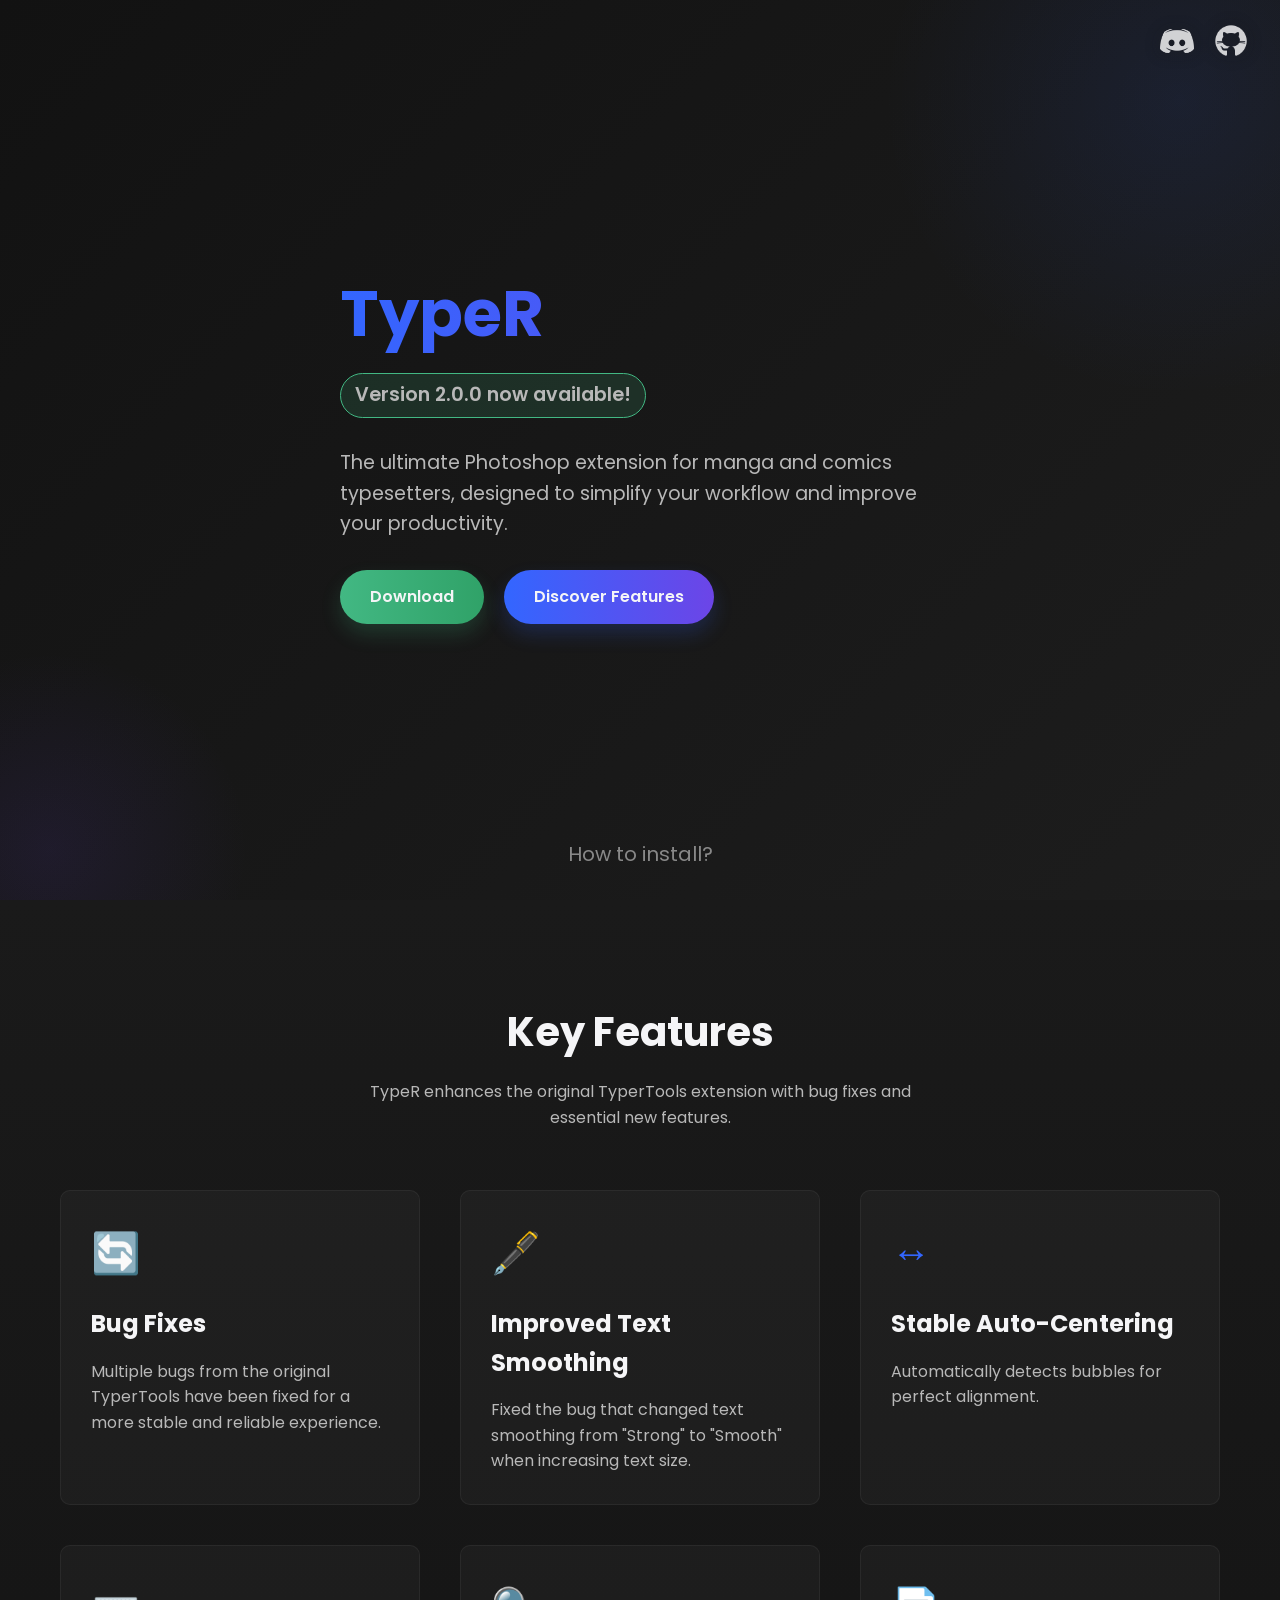
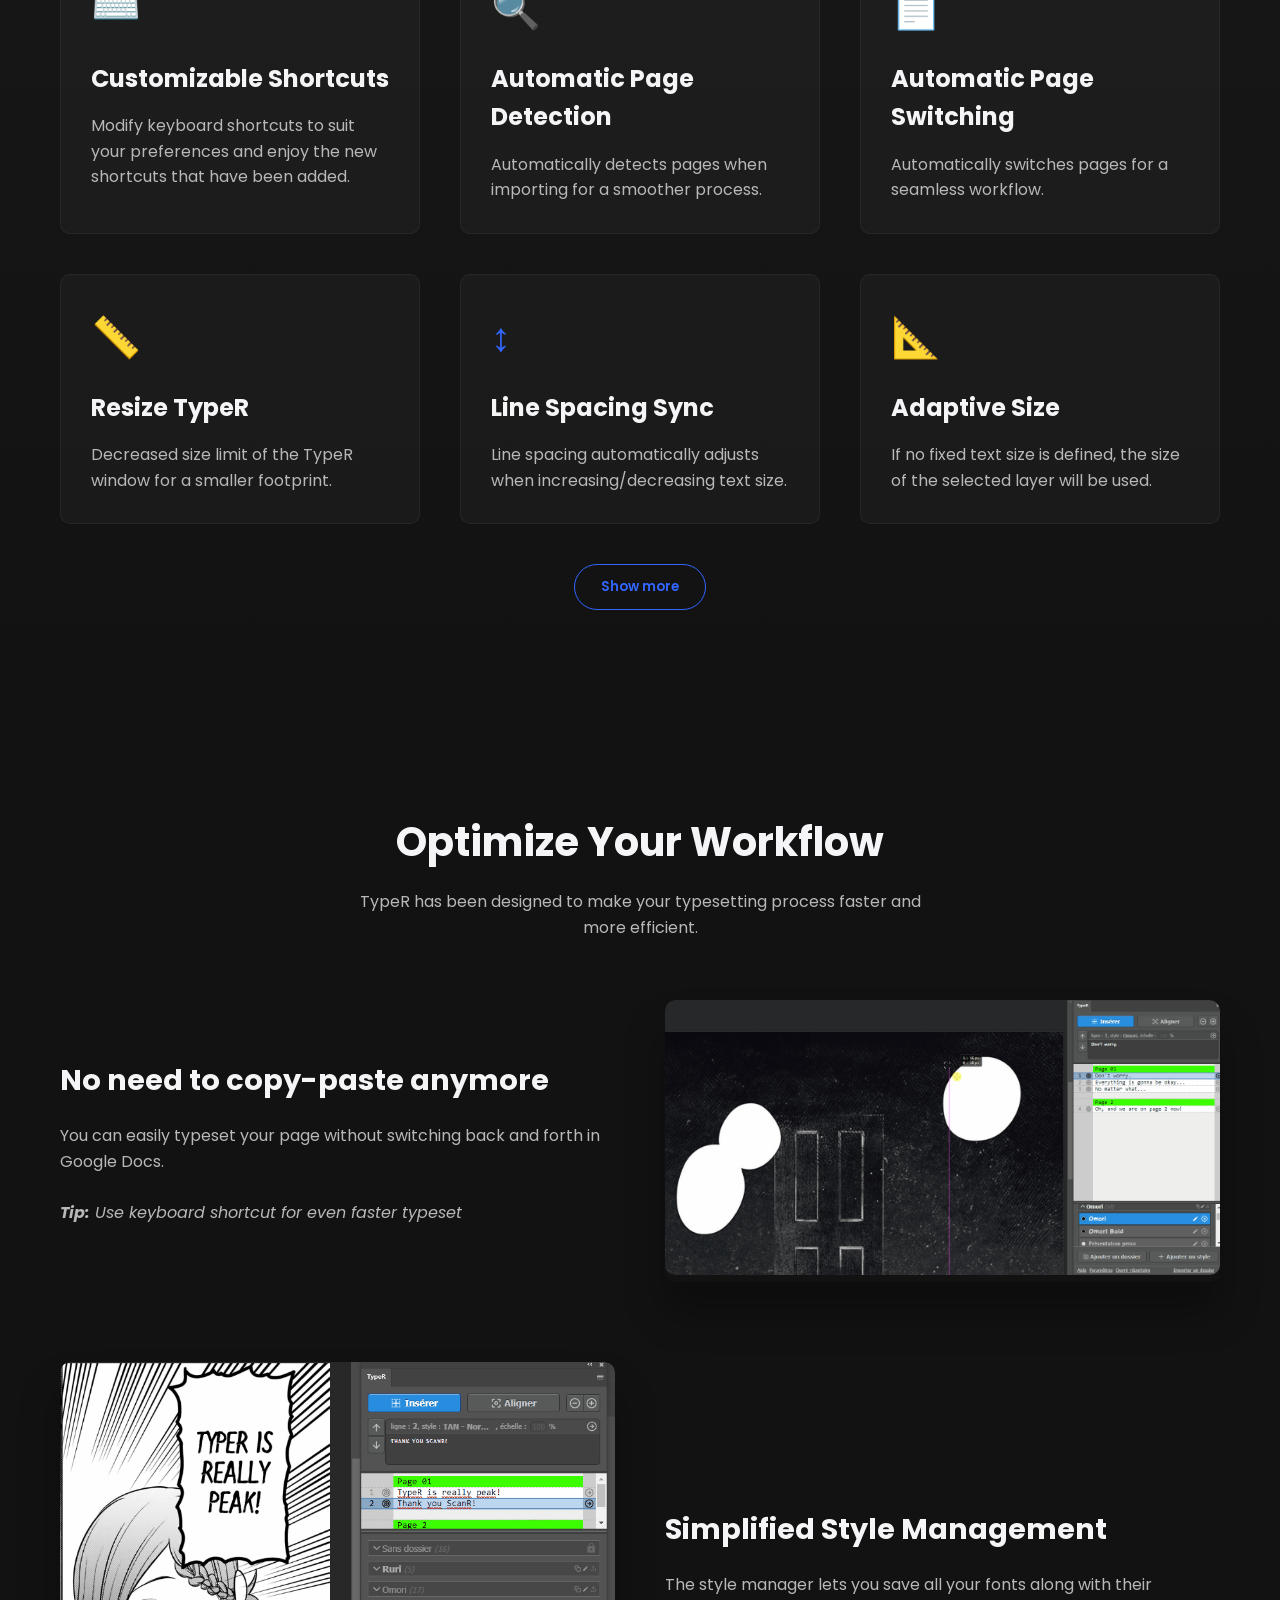
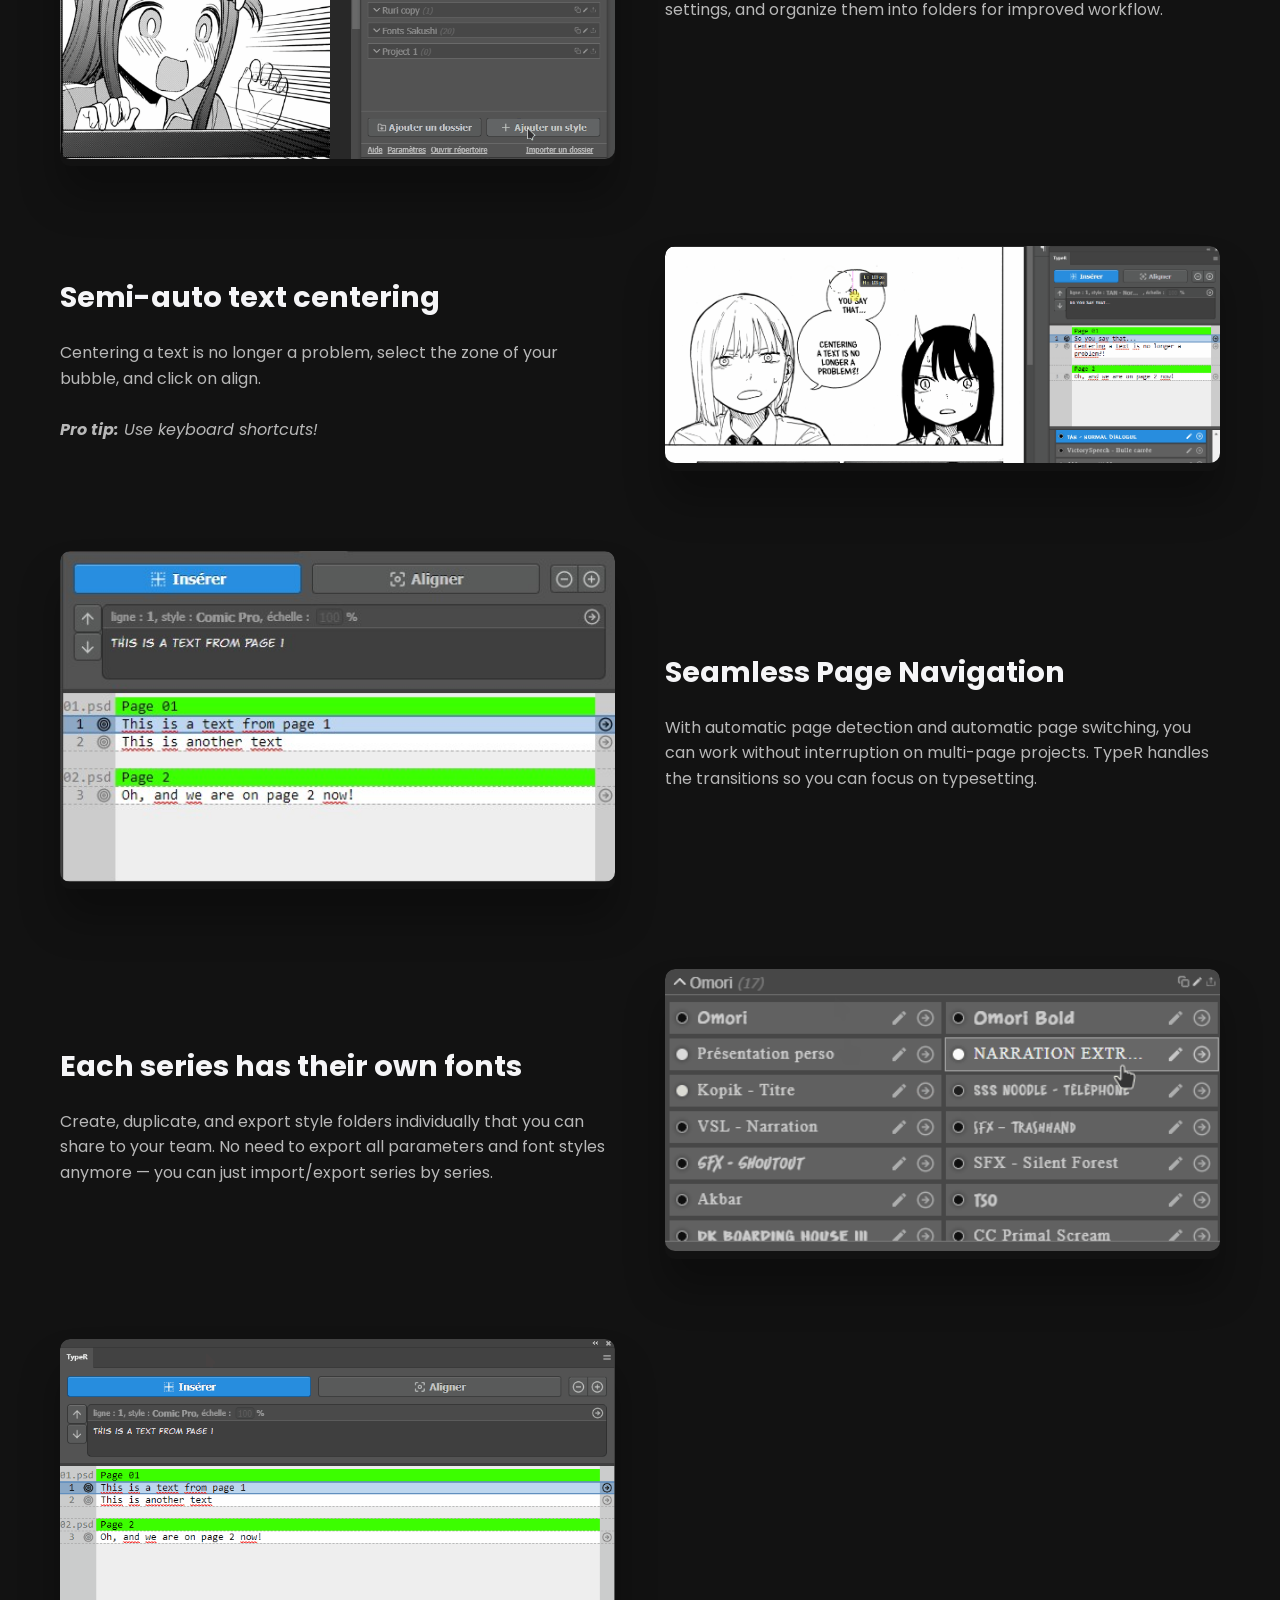
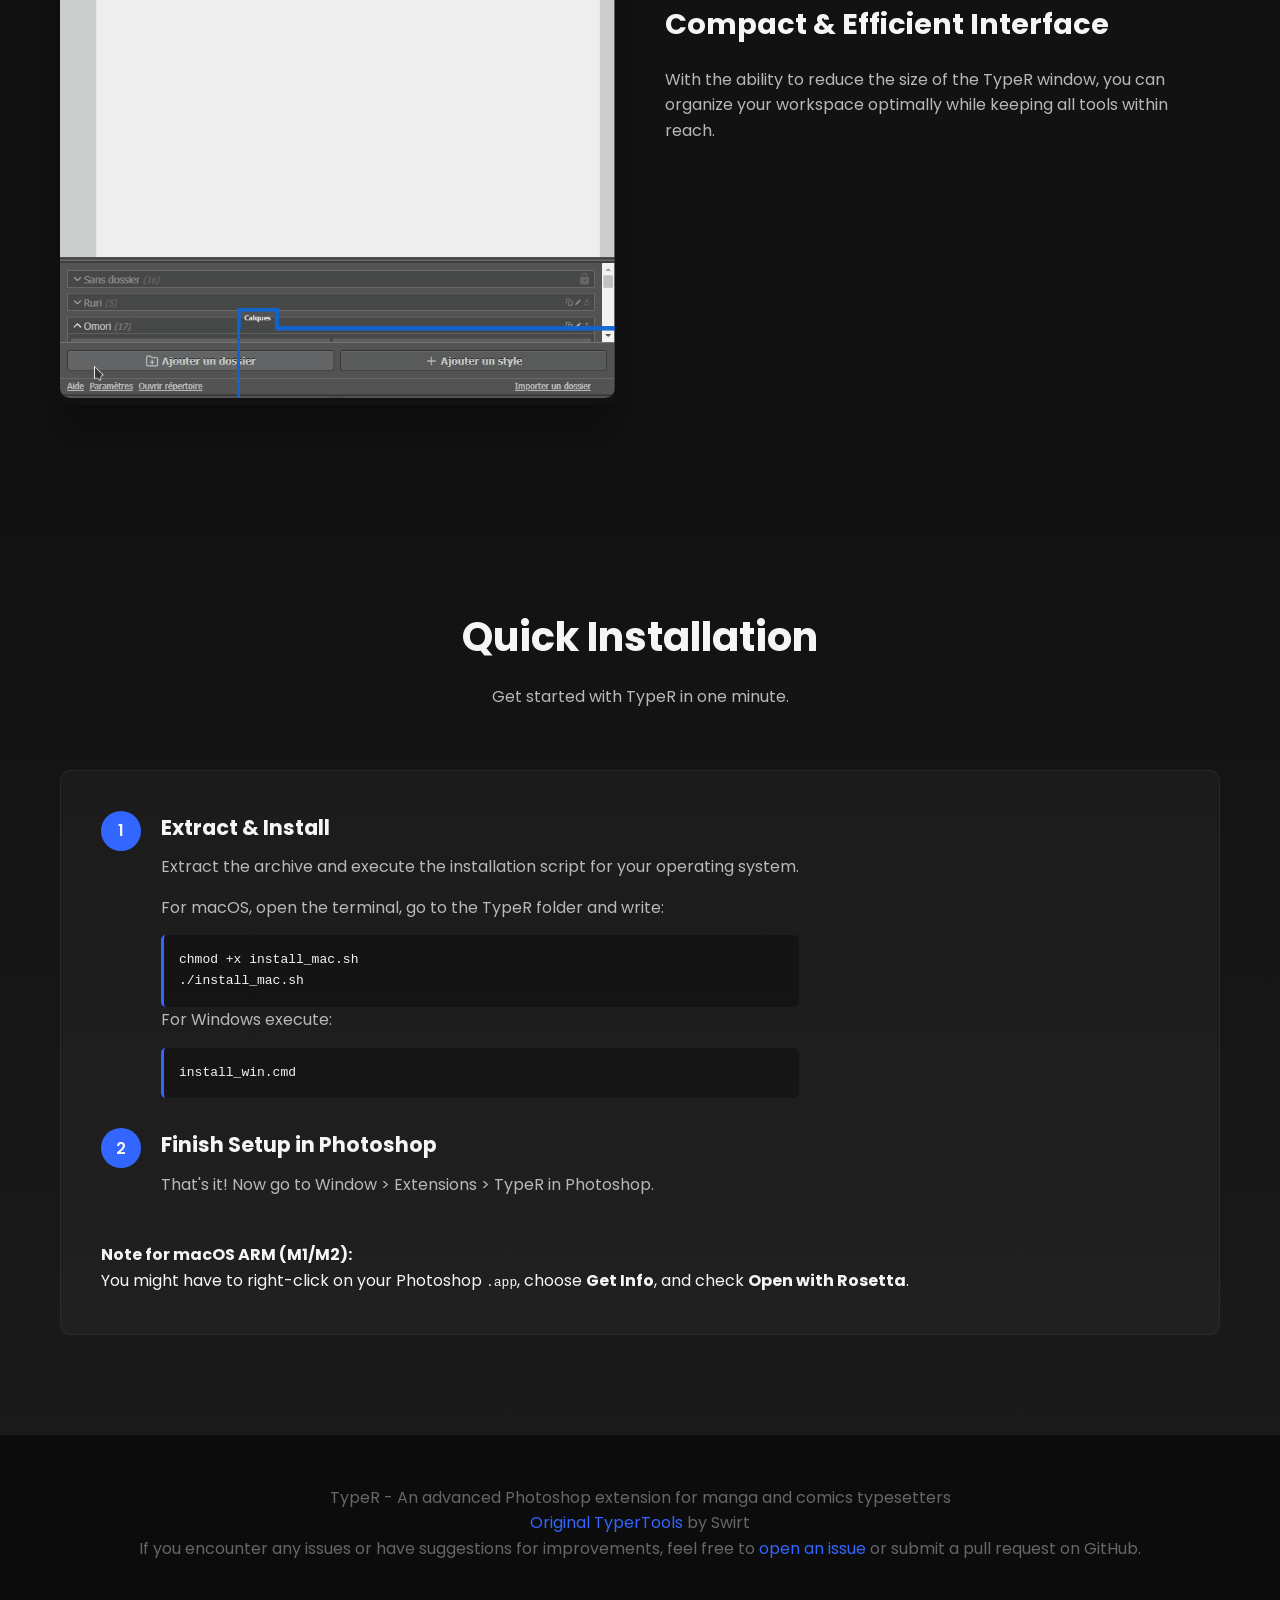
==== index.html @ ba0b6fba "2.0.0" ====
<!DOCTYPE html>
<html lang="en">
<head>    
    <meta property="og:title" content="TypeR - The Ultimate Tool for Typesetters" />
    <meta property="og:type" content="website" />
    <meta property="og:image" content="https://typer.hayasaku.fr/images/icon.png" />
    <meta property="og:url" content="https://typer.hayasaku.fr" />
    <meta property="og:description" content="The ultimate Photoshop extension for manga and comics typesetters, designed to simplify your workflow and improve your productivity." />
	
    <meta charset="UTF-8">
    <meta name="viewport" content="width=device-width, initial-scale=1.0">
	<link rel="shortcut icon" type="image/png" href="images/icon.png" />
    <title>TypeR - The Ultimate Tool for Typesetters</title>
    <style>
        @import url('https://fonts.googleapis.com/css2?family=Poppins:wght@300;400;600;700&display=swap');
        
        :root {
            --primary: #3366ff;
            --secondary: #6c45e7;
            --dark: #121212;
            --light: #f5f5f7;
            --success: #42b883;
        }
        
        * {
            margin: 0;
            padding: 0;
            box-sizing: border-box;
        }
        
        body {
            font-family: 'Poppins', sans-serif;
            background: var(--dark);
            color: var(--light);
            line-height: 1.6;
            overflow-x: hidden;
        }
        
        .container {
            max-width: 1200px;
            margin: 0 auto;
            padding: 0 20px;
        }
        
        section {
            padding: 100px 0;
        }
        
        /* Header */
        header {
            height: 100vh;
            display: flex;
            align-items: center;
            background: linear-gradient(135deg, var(--dark), #1d1d1d);
            position: relative;
            overflow: hidden;
        }
        
        header::before {
            content: '';
            position: absolute;
            width: 600px;
            height: 600px;
            background: radial-gradient(var(--primary), transparent 70%);
            opacity: 0.1;
            border-radius: 50%;
            top: -200px;
            right: -200px;
        }
        
        header::after {
            content: '';
            position: absolute;
            width: 400px;
            height: 400px;
            background: radial-gradient(var(--secondary), transparent 70%);
            opacity: 0.1;
            border-radius: 50%;
            bottom: -150px;
            left: -150px;
        }
        
        .hero {
            position: relative;
            z-index: 1;
        }
        
        .hero-content {
            max-width: 600px;
        }
        
        .fade-in {
            opacity: 0;
            transform: translateY(30px);
            transition: opacity 0.8s ease, transform 0.8s ease;
        }
        
        .fade-in.active {
            opacity: 1;
            transform: translateY(0);
        }
        
        
        .hero h1 {
            font-size: 4rem;
            font-weight: 700;
            margin-bottom: 20px;
            line-height: 1.2;
            background: linear-gradient(to right, var(--primary), var(--secondary));
            -webkit-background-clip: text;
            background-clip: text;
            color: transparent;
        }
        
        .hero p {
            font-size: 1.2rem;
            margin-bottom: 30px;
            color: #b8b8b8;
        }
        
        .cta-container {
            display: flex;
            gap: 20px;
        }
        
        .cta {
            display: inline-block;
            text-decoration: none;
            padding: 14px 30px;
            border-radius: 30px;
            font-weight: 600;
            transition: all 0.3s ease;
        }
        
        .cta-primary {
            background: linear-gradient(to right, var(--success), #30a268);
            color: var(--light);
            box-shadow: 0 10px 20px rgba(66, 184, 131, 0.2);
        }
        
        .cta-primary:hover {
            transform: translateY(-3px);
            box-shadow: 0 15px 25px rgba(66, 184, 131, 0.3);
        }
        
        .cta-secondary {
            background: linear-gradient(to right, var(--primary), var(--secondary));
            color: var(--light);
            box-shadow: 0 10px 20px rgba(51, 102, 255, 0.2);
        }
        
        .cta-secondary:hover {
            transform: translateY(-3px);
            box-shadow: 0 15px 25px rgba(51, 102, 255, 0.3);
        }
        
        /* Installation link */
        .installation-link {
            position: absolute;
            bottom: 30px;
            left: 43%;
            transform: translateX(-50%);
            color: #888;
            text-decoration: none;
            font-size: 0.9rem;
            display: flex;
            flex-direction: column;
            align-items: center;
            transition: color 0.3s ease;
            cursor: pointer;
			font-size: 1.25rem;
			right: 43%;
        }
        
        .installation-link:hover {
            color: var(--light);
        }
        
        .installation-link .arrow {
            margin-top: 8px;
            opacity: 0;
            transform: translateY(-5px);
            transition: opacity 0.3s ease, transform 0.3s ease;
        }
        
        .installation-link:hover .arrow {
            opacity: 1;
            transform: translateY(0);
        }

        .version-badge {
            display: inline-block;
            padding: 6px 14px;
            border-radius: 30px;
            background: rgba(66, 184, 131, 0.15);
            border: 1px solid var(--success);
            color: var(--success);
            font-size: 0.9rem;
            font-weight: 600;
            margin-bottom: 15px;
        }
        
        /* Features */
        .features {
            background: linear-gradient(to bottom, #1a1a1a, var(--dark));
        }
        
        .section-title {
            text-align: center;
            margin-bottom: 60px;
        }
        
        .section-title h2 {
            font-size: 2.5rem;
            margin-bottom: 15px;
            color: var(--light);
        }
        
        .section-title p {
            color: #b8b8b8;
            max-width: 600px;
            margin: 0 auto;
        }
        
        .feature-grid {
            display: grid;
            grid-template-columns: repeat(auto-fit, minmax(300px, 1fr));
            gap: 40px;
            margin-top: 50px;
        }
        
        .feature-card {
            background: rgba(255, 255, 255, 0.03);
            border-radius: 10px;
            padding: 30px;
            transition: transform 0.3s ease, box-shadow 0.3s ease;
            border: 1px solid rgba(255, 255, 255, 0.05);
            height: 100%;
        }
        
        .feature-card:hover {
            transform: translateY(-5px);
            box-shadow: 0 20px 30px rgba(0, 0, 0, 0.2);
            border-color: rgba(51, 102, 255, 0.3);
        }
        
        .feature-icon {
            font-size: 2.5rem;
            margin-bottom: 20px;
            color: var(--primary);
        }
        
        .feature-card h3 {
            font-size: 1.5rem;
            margin-bottom: 15px;
            color: var(--light);
        }
        
        .feature-card p {
            color: #b8b8b8;
        }

        .show-more-btn {
            display: block;
            margin: 40px auto 0;
            padding: 12px 26px;
            background: transparent;
            color: var(--primary);
            border: 1px solid var(--primary);
            border-radius: 30px;
            cursor: pointer;
            font-weight: 600;
            transition: background 0.3s, color 0.3s;
			font-family: 'Poppins', sans-serif;
        }

        .show-more-btn:hover {
            background: var(--primary);
            color: var(--light);
        }

        .hidden-feature {
            display: none;
        }
        
        /* Workflow */
        .workflow {
            background: var(--dark);
        }
        
        .workflow-content {
            display: flex;
            flex-direction: column;
            gap: 80px;
            margin-top: 50px;
        }
        
        .workflow-item {
            display: flex;
            align-items: center;
            gap: 50px;
        }
        
        .workflow-item:nth-child(even) {
            flex-direction: row-reverse;
        }
        
        .workflow-text {
            flex: 1;
        }
        
        .workflow-text h3 {
            font-size: 1.8rem;
            margin-bottom: 20px;
            color: var(--light);
        }
        
        .workflow-text p {
            color: #b8b8b8;
        }
        
        .workflow-image {
            flex: 1;
            position: relative;
            border-radius: 10px;
            overflow: hidden;
            box-shadow: 0 30px 40px rgba(0, 0, 0, 0.3);
        }
        
        .workflow-image img {
            width: 100%;
            height: auto;
            border-radius: 10px;
            transition: transform 0.5s ease;
        }

        
        /* Installation */
        .installation {
            background: linear-gradient(to bottom, var(--dark), #1a1a1a);
        }
        
        .installation-steps {
            background: rgba(255, 255, 255, 0.03);
            border-radius: 10px;
            padding: 40px;
            margin-top: 40px;
            border: 1px solid rgba(255, 255, 255, 0.05);
        }
        
        .step {
            display: flex;
            gap: 20px;
            margin-bottom: 30px;
        }
        
        .step:last-child {
            margin-bottom: 0;
        }
        
        .step-number {
            width: 40px;
            height: 40px;
            border-radius: 50%;
            background: var(--primary);
            color: var(--light);
            display: flex;
            align-items: center;
            justify-content: center;
            font-weight: 600;
            flex-shrink: 0;
        }
        
        .step-content h4 {
            font-size: 1.3rem;
            margin-bottom: 10px;
            color: var(--light);
        }
        
        .step-content p {
            color: #b8b8b8;
            margin-bottom: 15px;
        }
        
        .code-block {
            background: rgba(0, 0, 0, 0.3);
            padding: 15px;
            border-radius: 5px;
            margin-top: 10px;
            overflow-x: auto;
            font-family: monospace;
            border-left: 3px solid var(--primary);
        }
		
		.sticky-icons {
			position: fixed;
			top: 24px;
			right: 32px;
			z-index: 100;
			display: flex;
			gap: 20px;
		}

		.sticky-icons a img {
			width: 34px;
			height: 34px;
			filter: drop-shadow(0 1px 8px #1a1a1a80);
			opacity: 0.8;
			transition: opacity 0.2s, transform 0.2s;
		}
		.sticky-icons a img:hover {
			opacity: 1;
			transform: scale(1.13);
		}

        
        /* Footer */
        footer {
            background: #0c0c0c;
            padding: 50px 0;
            text-align: center;
        }
        
        footer p {
            color: #666;
        }
        
        footer a {
            color: var(--primary);
            text-decoration: none;
        }
        
        footer a:hover {
            text-decoration: underline;
        }
        
        /* Responsive */
        @media (max-width: 768px) {
            .hero h1 {
                font-size: 2.5rem;
            }
            
            .workflow-item {
                flex-direction: column;
                gap: 40px;
            }
            
            .workflow-item:nth-child(even) {
                flex-direction: column;
            }
            
            section {
                padding: 60px 0;
            }
        }
    </style>
  <script src="i18n.js" defer></script>
</head>
<body>
  <header>
    <div class="container">
      <div class="hero">
        <div class="hero-content">
          <h1 class="fade-in" data-i18n="hero.title"></h1>
          <p class="version-badge fade-in" data-i18n="hero.versionNotice"></p>
          <p class="fade-in" data-i18n="hero.subtitle"></p>
          <div class="cta-container fade-in">
            <a href="https://github.com/ScanR/TypeR/releases/latest/download/TypeR.zip"
               class="cta cta-primary"
               data-i18n="hero.ctaDownload"></a>
            <a href="#features"
               class="cta cta-secondary"
               data-i18n="hero.ctaFeatures"></a>
          </div>
        </div>
      </div>
    </div>
    <a href="#download"
       class="installation-link fade-in"
       data-i18n="installation.link">
      <span class="arrow">↓</span>
    </a>
    <div class="sticky-icons">
      <a href="https://discord.com/invite/Pdmfmqk" target="_blank" aria-label="Discord">
        <img src="images/discord.png" alt="Discord" />
      </a>
      <a href="https://github.com/SeanR-ScanR/TypeR" target="_blank" aria-label="GitHub">
        <img src="images/github.png" alt="GitHub" />
      </a>
    </div>
  </header>

  <section id="features" class="features">
    <div class="container">
      <div class="section-title fade-in">
        <h2 data-i18n="features.title"></h2>
        <p data-i18n="features.description"></p>
      </div>
      <div class="feature-grid" id="feature-grid">
        <div class="feature-card fade-in">
          <div class="feature-icon">🔄</div>
          <h3 data-i18n="features.bugFixes.title"></h3>
          <p data-i18n="features.bugFixes.desc"></p>
        </div>
        <div class="feature-card fade-in">
          <div class="feature-icon">🖋️</div>
          <h3 data-i18n="features.textSmoothing.title"></h3>
          <p data-i18n="features.textSmoothing.desc"></p>
        </div>
        <div class="feature-card fade-in">
          <div class="feature-icon">↔️</div>
          <h3 data-i18n="features.autoCentering.title"></h3>
          <p data-i18n="features.autoCentering.desc"></p>
        </div>
        <div class="feature-card fade-in">
          <div class="feature-icon">⌨️</div>
          <h3 data-i18n="features.shortcuts.title"></h3>
          <p data-i18n="features.shortcuts.desc"></p>
        </div>
        <div class="feature-card fade-in">
          <div class="feature-icon">🔍</div>
          <h3 data-i18n="features.pageDetection.title"></h3>
          <p data-i18n="features.pageDetection.desc"></p>
        </div>
        <div class="feature-card fade-in">
          <div class="feature-icon">📄</div>
          <h3 data-i18n="features.pageSwitching.title"></h3>
          <p data-i18n="features.pageSwitching.desc"></p>
        </div>
        <div class="feature-card fade-in">
          <div class="feature-icon">📏</div>
          <h3 data-i18n="features.resize.title"></h3>
          <p data-i18n="features.resize.desc"></p>
        </div>
        <div class="feature-card fade-in">
          <div class="feature-icon">↕️</div>
          <h3 data-i18n="features.lineSpacing.title"></h3>
          <p data-i18n="features.lineSpacing.desc"></p>
        </div>
        <div class="feature-card fade-in">
          <div class="feature-icon">📐</div>
          <h3 data-i18n="features.adaptiveSize.title"></h3>
          <p data-i18n="features.adaptiveSize.desc"></p>
        </div>
        <div class="feature-card fade-in">
          <div class="feature-icon">🎨</div>
          <h3 data-i18n="features.outline.title"></h3>
          <p data-i18n="features.outline.desc"></p>
        </div>
        <div class="feature-card fade-in">
          <div class="feature-icon">🔔</div>
          <h3 data-i18n="features.updateCheck.title"></h3>
          <p data-i18n="features.updateCheck.desc"></p>
        </div>
        <div class="feature-card fade-in">
          <div class="feature-icon">📑</div>
          <h3 data-i18n="features.duplicateStyle.title"></h3>
          <p data-i18n="features.duplicateStyle.desc"></p>
        </div>
        <div class="feature-card fade-in">
          <div class="feature-icon">🌐</div>
          <h3 data-i18n="features.languageOption.title"></h3>
          <p data-i18n="features.languageOption.desc"></p>
        </div>
        <div class="feature-card fade-in">
          <div class="feature-icon">📂</div>
          <h3 data-i18n="features.autoClosePSD.title"></h3>
          <p data-i18n="features.autoClosePSD.desc"></p>
        </div>
        <div class="feature-card fade-in">
          <div class="feature-icon">🗂️</div>
          <h3 data-i18n="features.redesignedExplorer.title"></h3>
          <p data-i18n="features.redesignedExplorer.desc"></p>
        </div>
        <div class="feature-card fade-in">
          <div class="feature-icon">🔄</div>
          <h3 data-i18n="features.importExport.title"></h3>
          <p data-i18n="features.importExport.desc"></p>
        </div>
        <div class="feature-card fade-in">
          <div class="feature-icon">💾</div>
          <h3 data-i18n="features.persistentPSD.title"></h3>
          <p data-i18n="features.persistentPSD.desc"></p>
        </div>
      </div>
      <button id="showMoreBtn" class="show-more-btn" data-i18n="features.showMore"></button>
    </div>
  </section>

  <section class="workflow">
    <div class="container">
      <div class="section-title fade-in">
        <h2 data-i18n="workflow.title"></h2>
        <p data-i18n="workflow.description"></p>
      </div>
      <div class="workflow-content">
        <div class="workflow-item fade-in">
          <div class="workflow-text">
            <h3 data-i18n="workflow.item1.title"></h3>
            <p data-i18n="workflow.item1.desc"></p>
          </div>
          <div class="workflow-image">
            <img src="images/easy.gif" alt="Style management" />
          </div>
        </div>
        <div class="workflow-item fade-in">
          <div class="workflow-text">
            <h3 data-i18n="workflow.item2.title"></h3>
            <p data-i18n="workflow.item2.desc"></p>
          </div>
          <div class="workflow-image">
            <img src="images/style.gif" alt="Style management" />
          </div>
        </div>
        <div class="workflow-item fade-in">
          <div class="workflow-text">
            <h3 data-i18n="workflow.item3.title"></h3>
            <p data-i18n="workflow.item3.desc"></p>
          </div>
          <div class="workflow-image">
            <img src="images/center.gif" alt="Style management" />
          </div>
        </div>
        <div class="workflow-item fade-in">
          <div class="workflow-text">
            <h3 data-i18n="workflow.item4.title"></h3>
            <p data-i18n="workflow.item4.desc"></p>
          </div>
          <div class="workflow-image">
            <img src="images/1.jpg" alt="Workflow between pages" />
          </div>
        </div>
        <div class="workflow-item fade-in">
          <div class="workflow-text">
            <h3 data-i18n="workflow.item5.title"></h3>
            <p data-i18n="workflow.item5.desc"></p>
          </div>
          <div class="workflow-image">
            <img src="images/2.gif" alt="Style management" />
          </div>
        </div>
        <div class="workflow-item fade-in">
          <div class="workflow-text">
            <h3 data-i18n="workflow.item6.title"></h3>
            <p data-i18n="workflow.item6.desc"></p>
          </div>
          <div class="workflow-image">
            <img src="images/3.gif" alt="TypeR interface" />
          </div>
        </div>
      </div>
    </div>
  </section>

  <section id="download" class="installation">
    <div class="container">
      <div class="section-title fade-in">
        <h2 data-i18n="installation.title"></h2>
        <p data-i18n="installation.subtitle"></p>
      </div>
      <div class="installation-steps fade-in">
        <div class="step">
          <div class="step-number">1</div>
          <div class="step-content">
            <h4 data-i18n="installation.step1.title"></h4>
            <p data-i18n="installation.step1.desc"></p>
            <p data-i18n="installation.step1.macInstructions"></p>
            <div class="code-block">
              chmod +x install_mac.sh<br>
              ./install_mac.sh
            </div>
            <p data-i18n="installation.step1.winInstructions"></p>
            <div class="code-block">
              install_win.cmd
            </div>
          </div>
        </div>
        <div class="step">
          <div class="step-number">2</div>
          <div class="step-content">
            <h4 data-i18n="installation.step2.title"></h4>
            <p data-i18n="installation.step2.desc"></p>
          </div>
        </div>
        <div class="step note">
          <div class="step-content">
            <strong data-i18n="installation.note.title"></strong><br>
            <span data-i18n="installation.note.desc"></span>
          </div>
        </div>
      </div>
    </div>
  </section>

  <footer>
    <div class="container">
      <p data-i18n="footer.text1"></p>
      <p data-i18n="footer.original"></p>
      <p data-i18n="footer.issues"></p>
    </div>
  </footer>

  <script>
    // Intersection Observer pour les animations fade-in
    document.addEventListener('DOMContentLoaded', function() {
      const fadeElements = document.querySelectorAll('.fade-in');
      const observer = new IntersectionObserver((entries) => {
        entries.forEach(entry => {
          if (entry.isIntersecting) {
            entry.target.classList.add('active');
            observer.unobserve(entry.target);
          }
        });
      }, { threshold: 0.1 });
      fadeElements.forEach(el => observer.observe(el));
      setTimeout(() => {
        document.querySelectorAll('header .fade-in').forEach((el, idx) => {
          setTimeout(() => el.classList.add('active'), idx * 200);
        });
      }, 300);

      const featureCards = document.querySelectorAll('#feature-grid .feature-card');
      const showMore = document.getElementById('showMoreBtn');
      if (featureCards.length > 9) {
        featureCards.forEach((card, idx) => {
          if (idx > 8) card.classList.add('hidden-feature');
        });
        showMore.addEventListener('click', () => {
          document.querySelectorAll('.hidden-feature').forEach(c => c.classList.remove('hidden-feature'));
          showMore.style.display = 'none';
        });
      } else {
        showMore.style.display = 'none';
      }
      // Smooth scroll
      document.querySelectorAll('a[href^="#"]').forEach(anchor => {
        anchor.addEventListener('click', function(e) {
          e.preventDefault();
          const target = document.querySelector(this.getAttribute('href'));
          if (target) window.scrollTo({ top: target.offsetTop, behavior: 'smooth' });
        });
      });
    });
  </script>
</body>
</html>
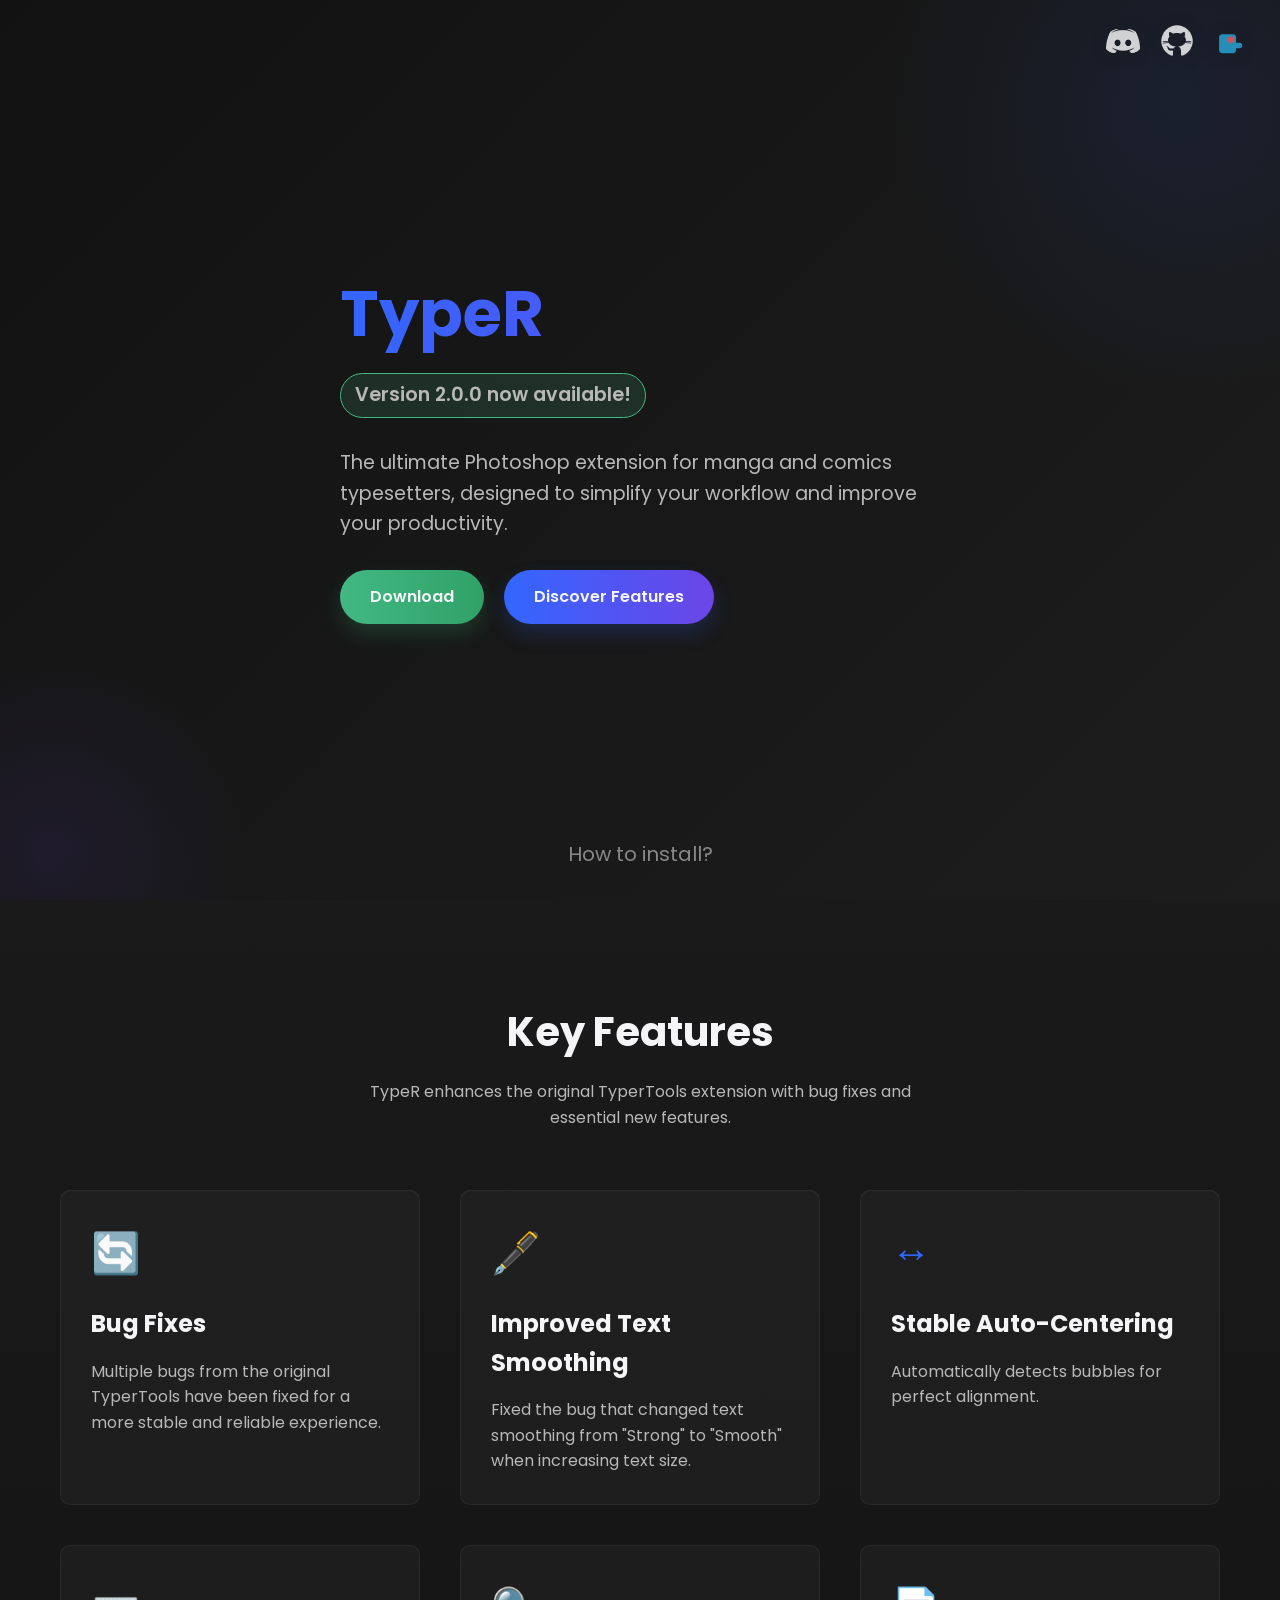
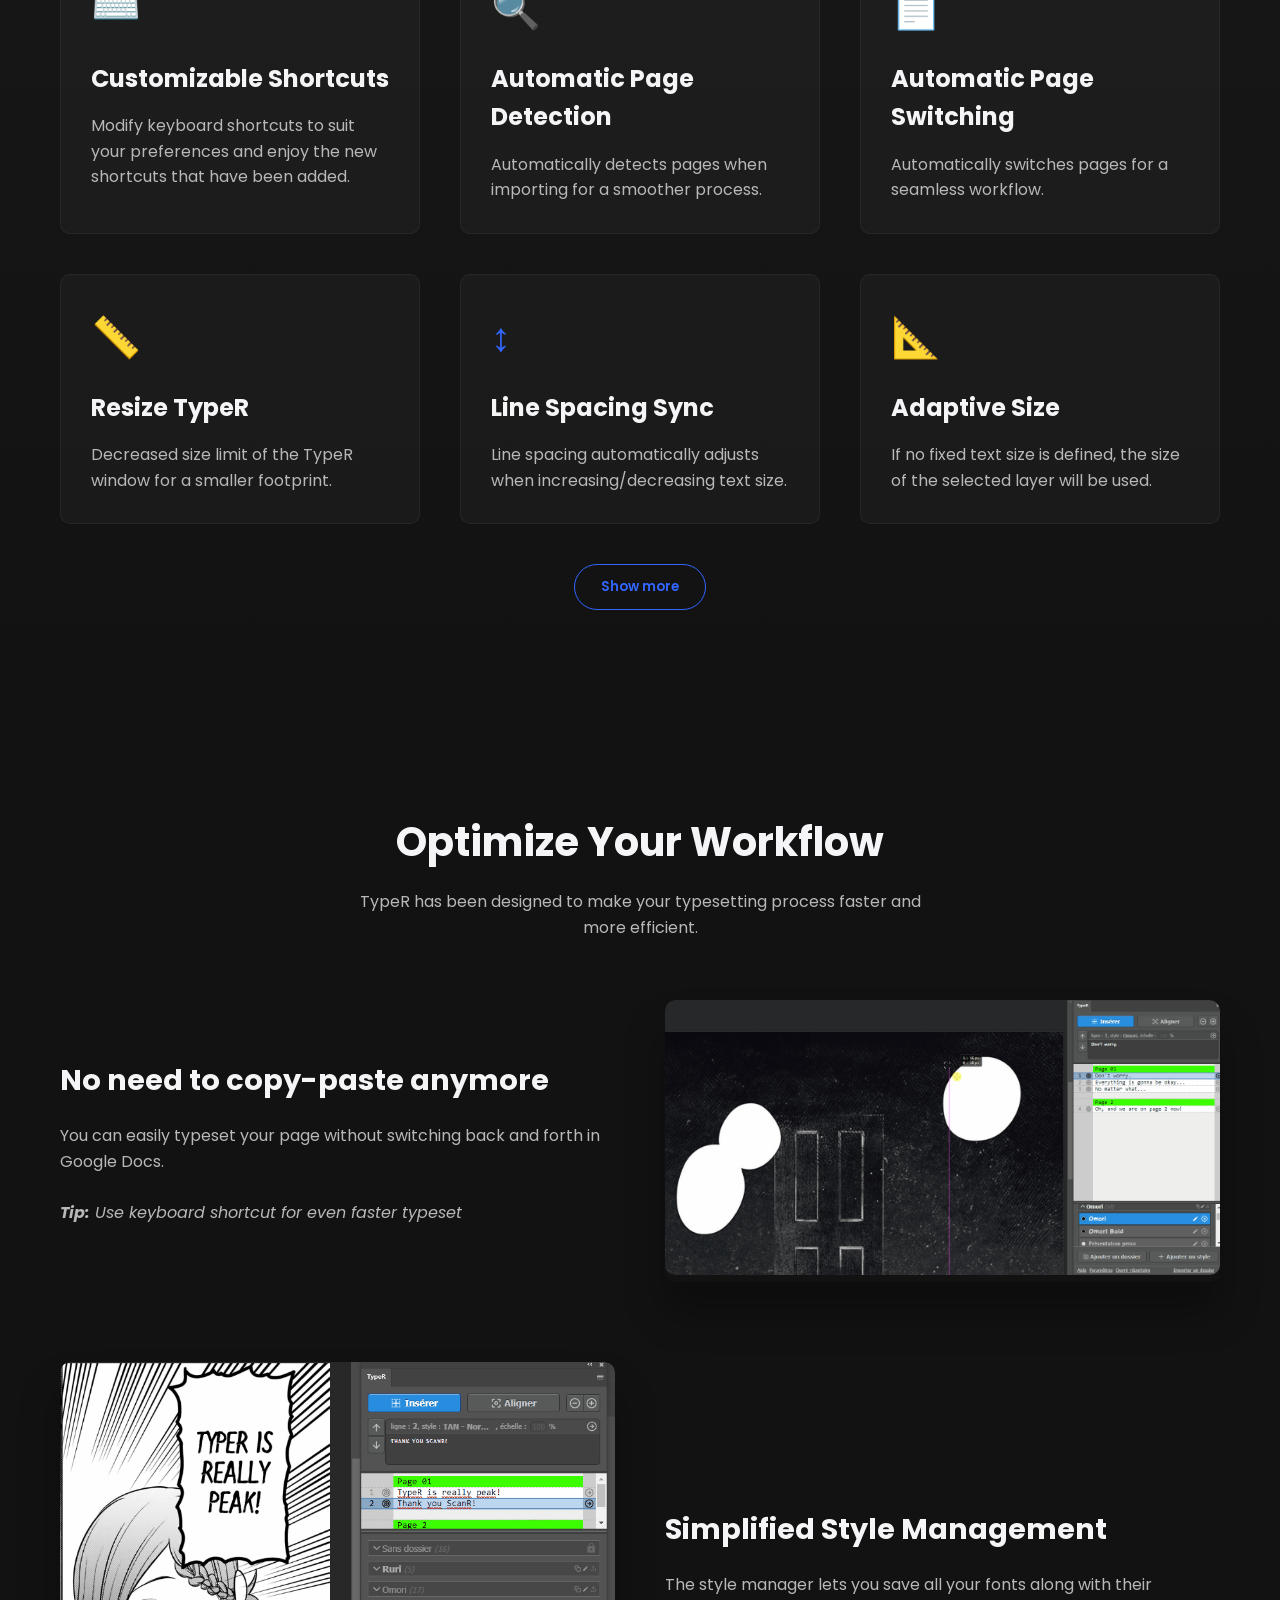
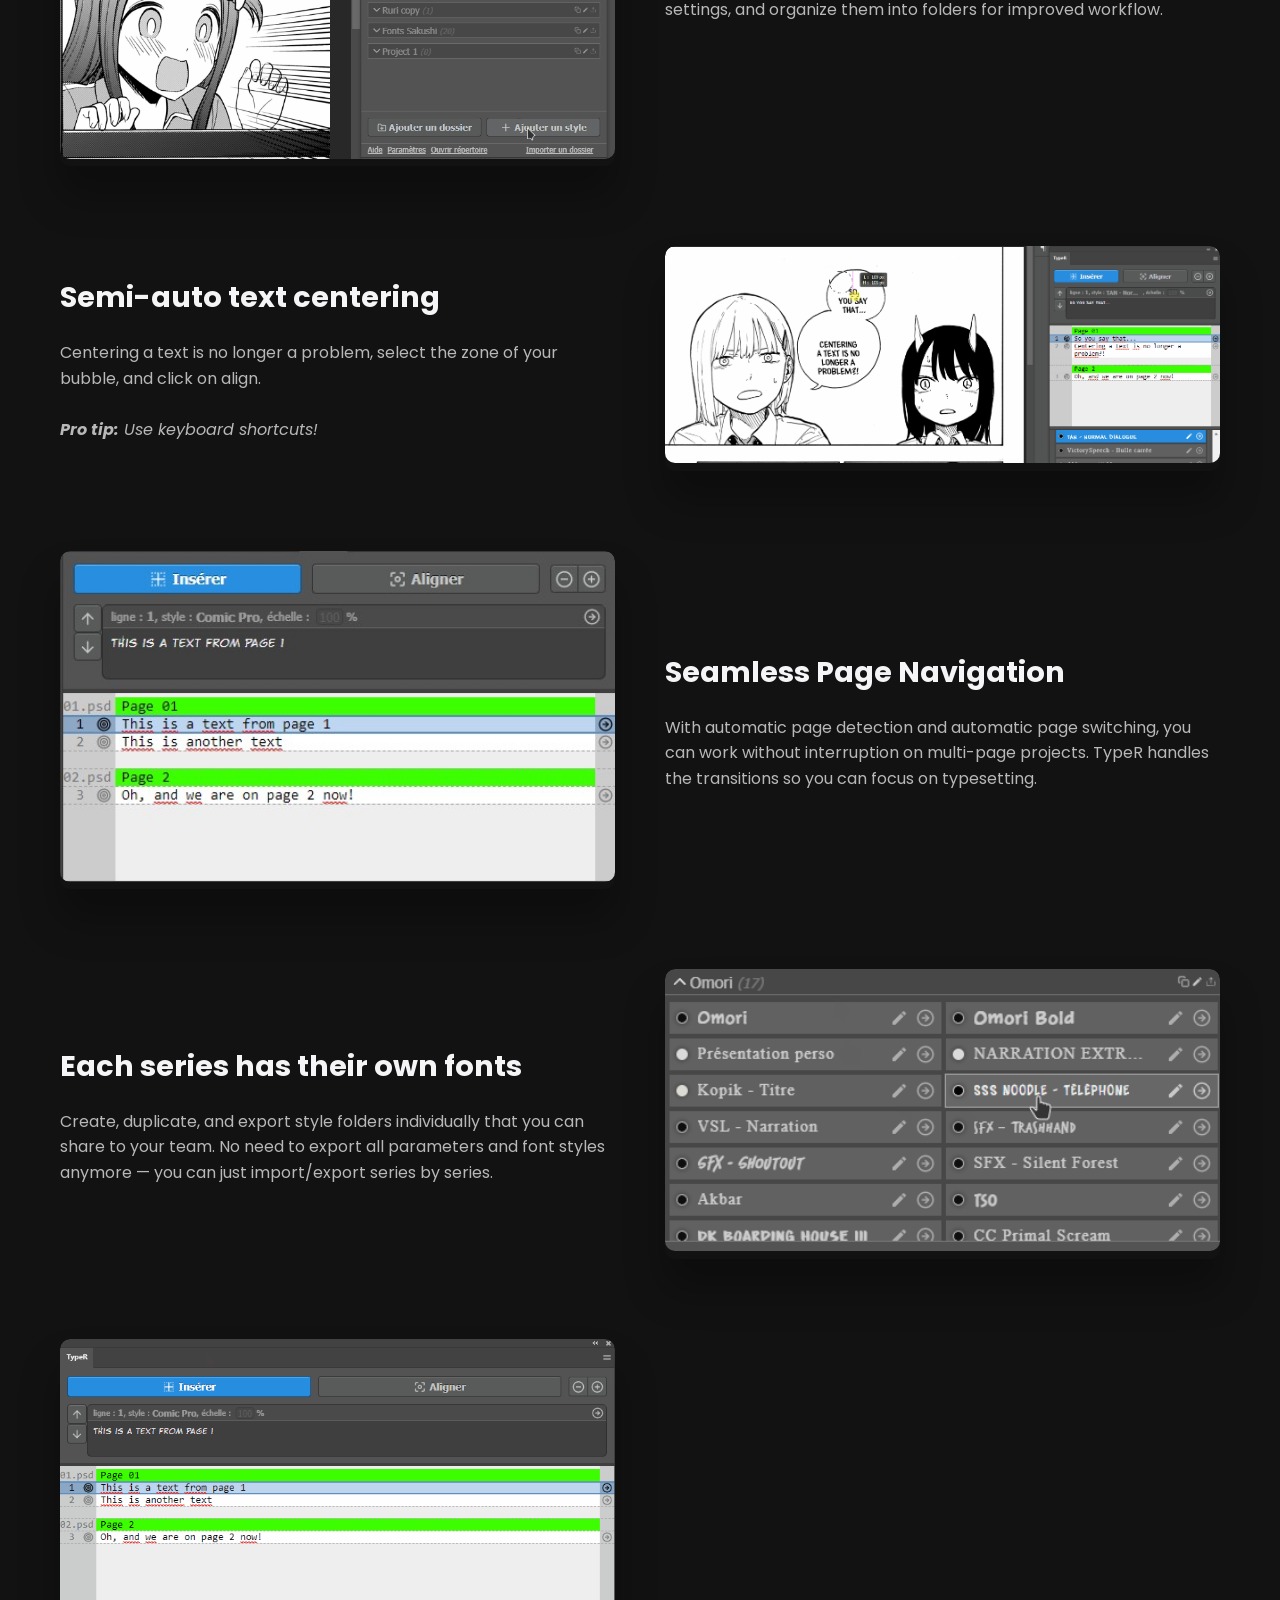
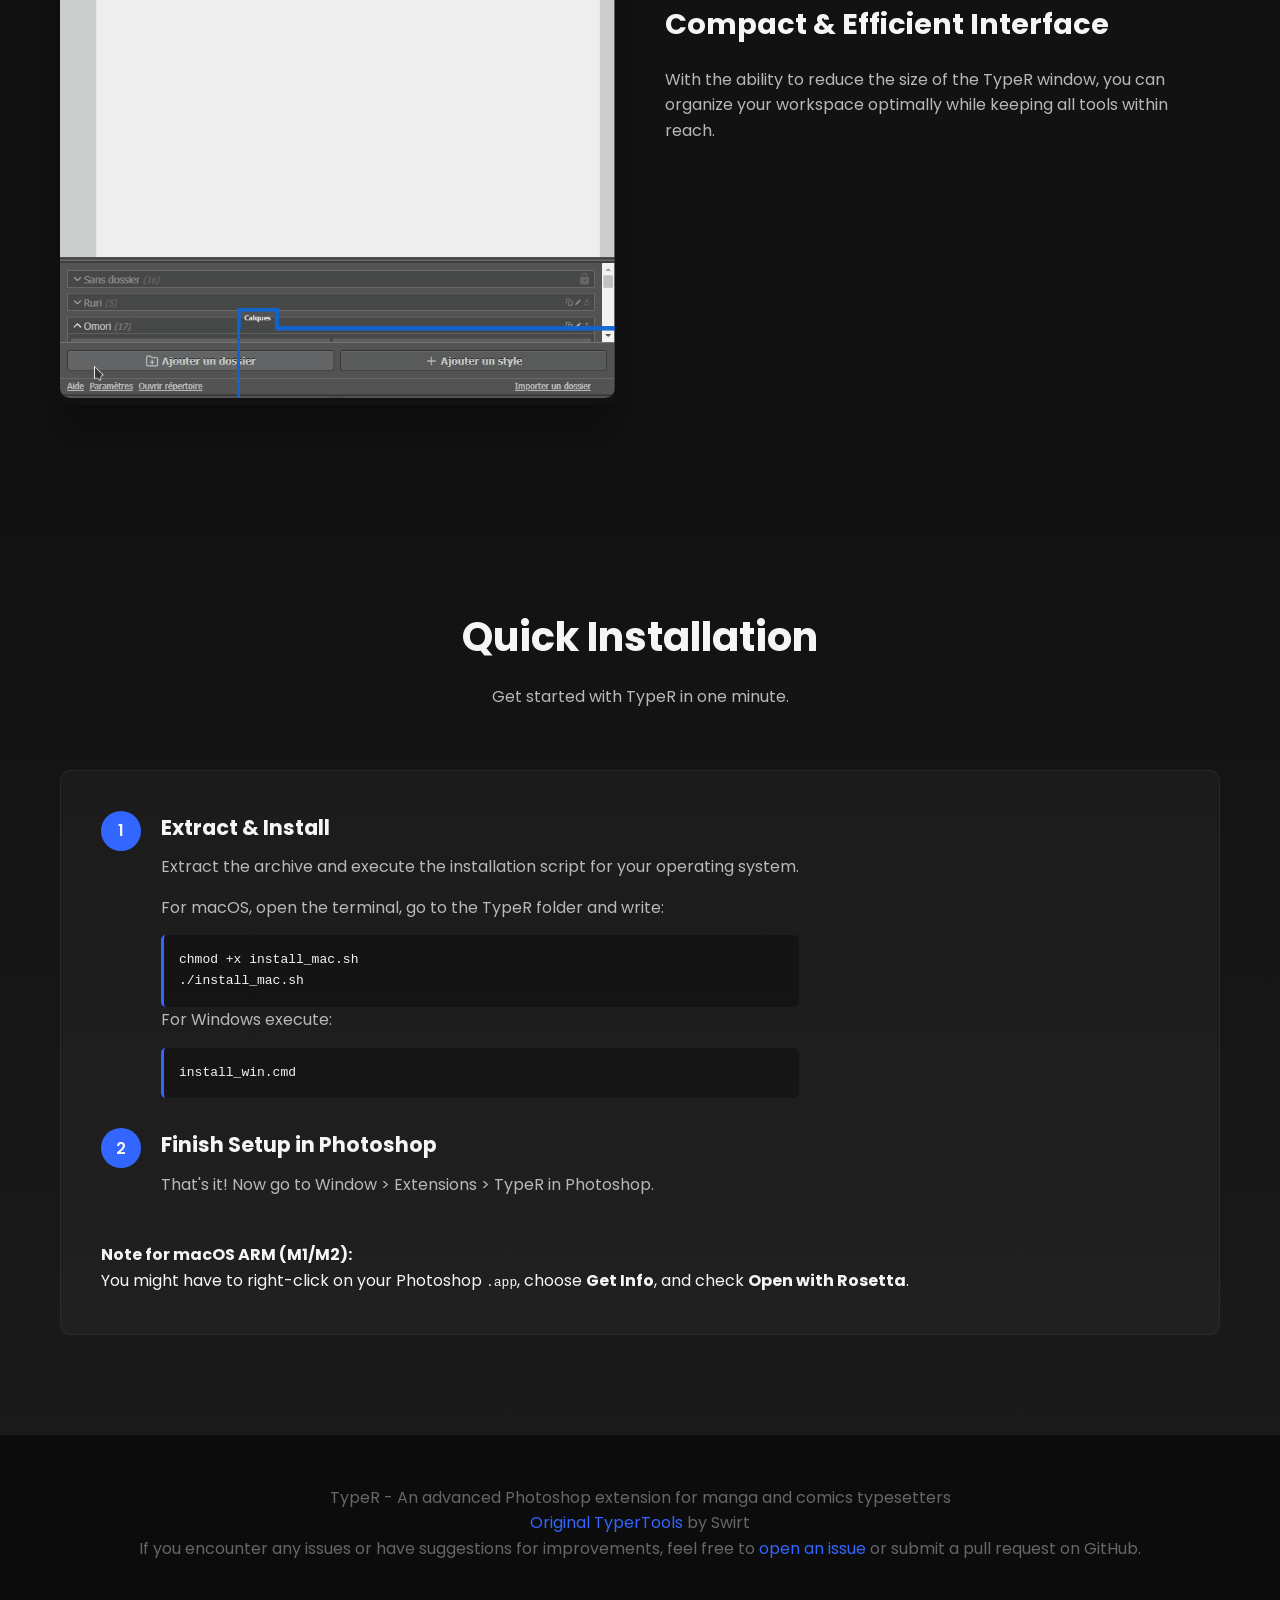
==== commit 9fb57f17: "Add Ko-fi logo link" ====
--- a/index.html
+++ b/index.html
@@ -484,11 +484,14 @@
       <a href="https://discord.com/invite/Pdmfmqk" target="_blank" aria-label="Discord">
         <img src="images/discord.png" alt="Discord" />
       </a>
-      <a href="https://github.com/SeanR-ScanR/TypeR" target="_blank" aria-label="GitHub">
-        <img src="images/github.png" alt="GitHub" />
-      </a>
-    </div>
-  </header>
+      <a href="https://github.com/SeanR-ScanR/TypeR" target="_blank" aria-label="GitHub">
+        <img src="images/github.png" alt="GitHub" />
+      </a>
+      <a href="https://ko-fi.com/typertools" target="_blank" aria-label="Ko-fi">
+        <img src="images/kofi.svg" alt="Ko-fi" />
+      </a>
+    </div>
+  </header>
 
   <section id="features" class="features">
     <div class="container">
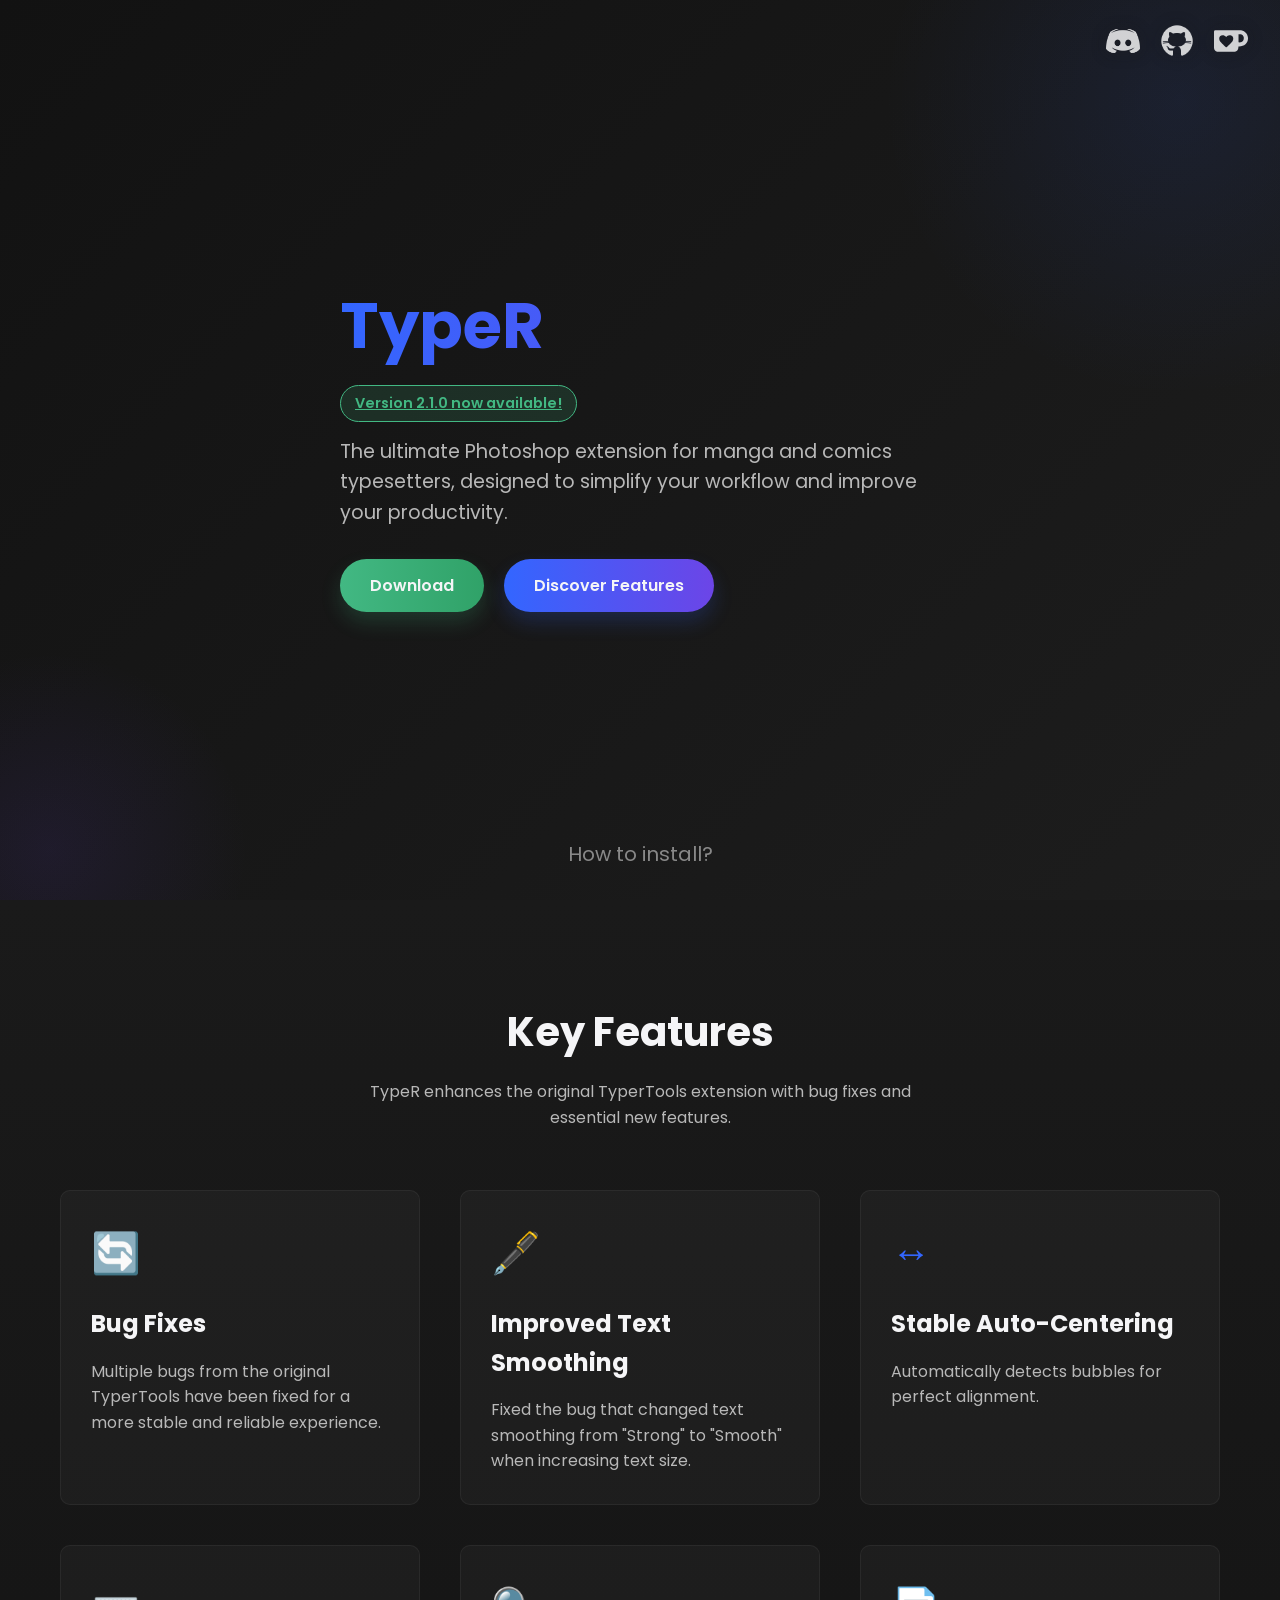
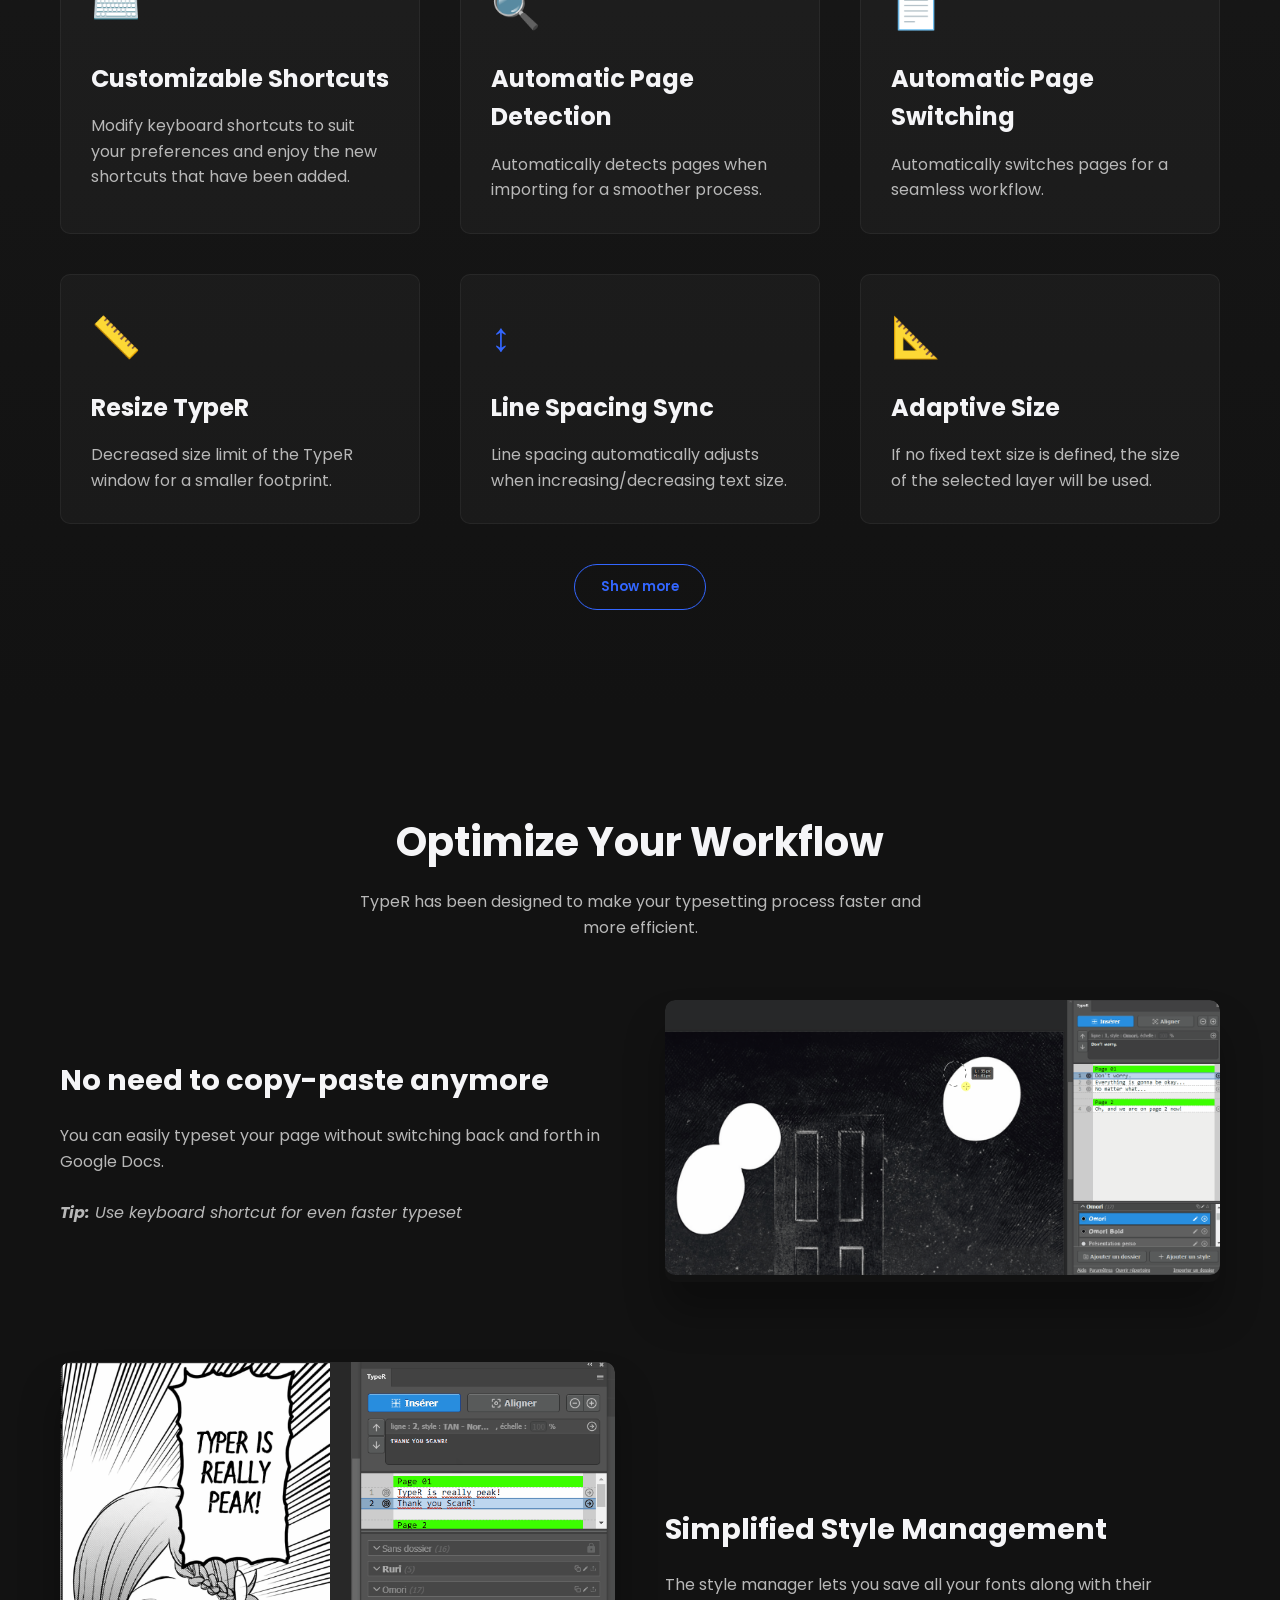
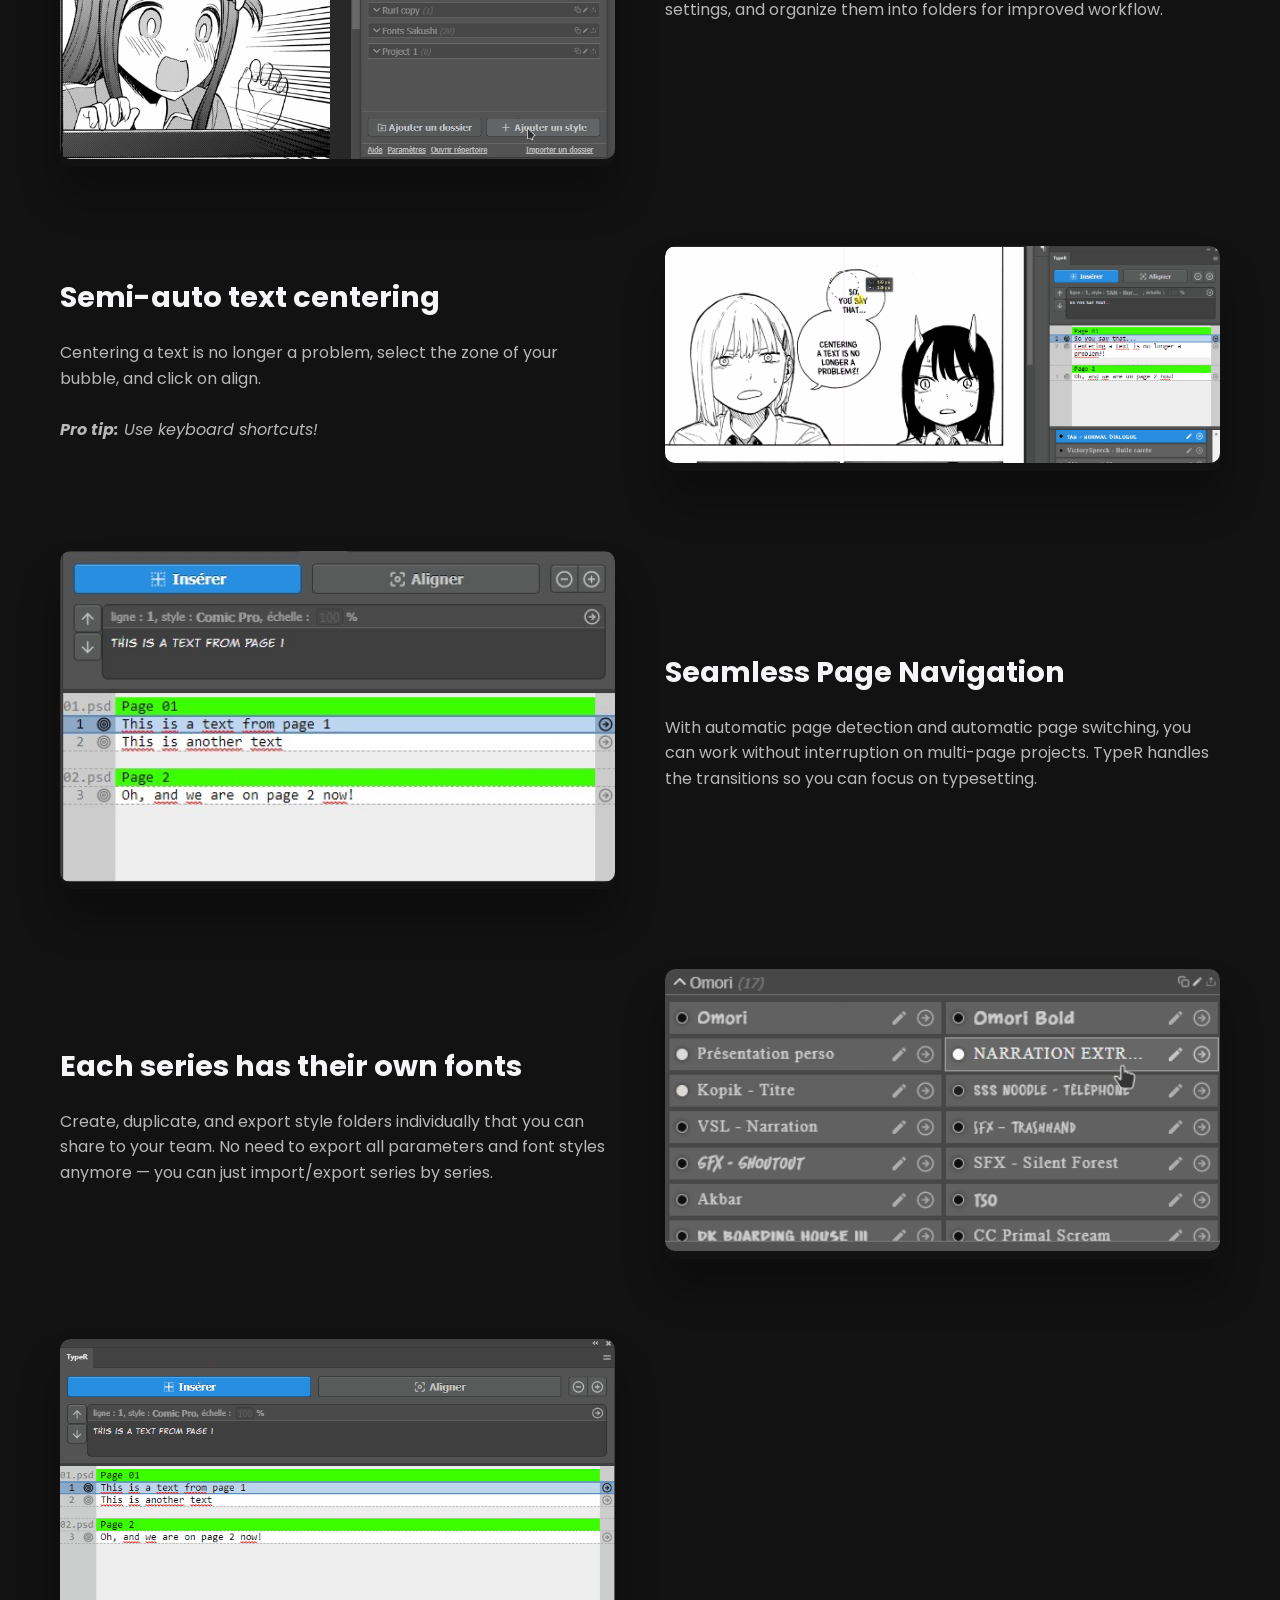
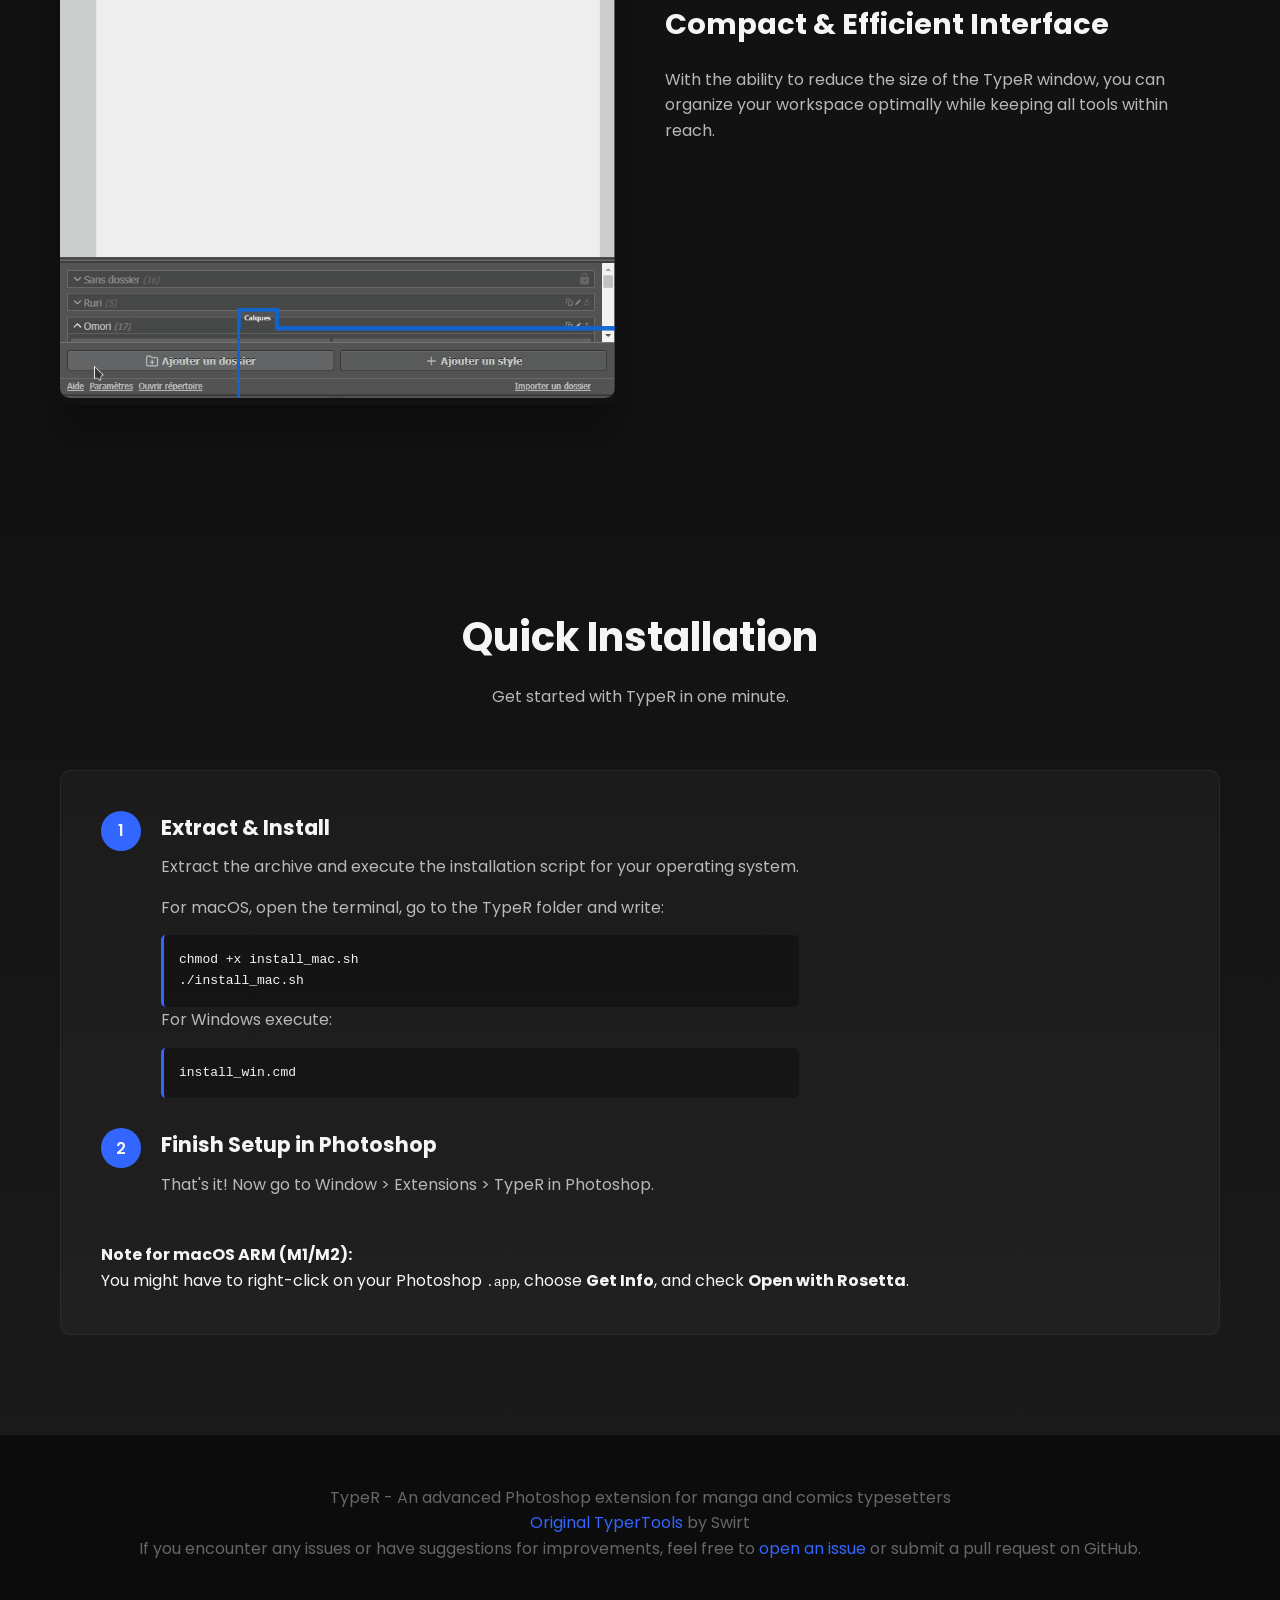
==== commit f3d1a5ca: "amélioration globale" ====
--- a/index.html
+++ b/index.html
@@ -154,23 +154,21 @@
             box-shadow: 0 15px 25px rgba(51, 102, 255, 0.3);
         }
         
-        /* Installation link */
         .installation-link {
             position: absolute;
             bottom: 30px;
-            left: 43%;
-            transform: translateX(-50%);
-            color: #888;
-            text-decoration: none;
-            font-size: 0.9rem;
+            left: 0;
+            width: 100%;
             display: flex;
             flex-direction: column;
             align-items: center;
+            color: #888;
+            text-decoration: none;
+            font-size: 1.25rem;
             transition: color 0.3s ease;
             cursor: pointer;
-			font-size: 1.25rem;
-			right: 43%;
-        }
+        }
+    
         
         .installation-link:hover {
             color: var(--light);
@@ -183,22 +181,22 @@
             transition: opacity 0.3s ease, transform 0.3s ease;
         }
         
-        .installation-link:hover .arrow {
-            opacity: 1;
-            transform: translateY(0);
-        }
-
-        .version-badge {
-            display: inline-block;
-            padding: 6px 14px;
-            border-radius: 30px;
-            background: rgba(66, 184, 131, 0.15);
-            border: 1px solid var(--success);
-            color: var(--success);
-            font-size: 0.9rem;
-            font-weight: 600;
-            margin-bottom: 15px;
-        }
+        .installation-link:hover .arrow {
+            opacity: 1;
+            transform: translateY(0);
+        }
+
+        .version-badge {
+            display: inline-block;
+            padding: 6px 14px;
+            border-radius: 30px;
+            background: rgba(66, 184, 131, 0.15);
+            border: 1px solid var(--success);
+            color: var(--success);
+            font-size: 0.9rem;
+            font-weight: 600;
+            margin-bottom: 15px;
+        }
         
         /* Features */
         .features {
@@ -256,32 +254,32 @@
             color: var(--light);
         }
         
-        .feature-card p {
-            color: #b8b8b8;
-        }
-
-        .show-more-btn {
-            display: block;
-            margin: 40px auto 0;
-            padding: 12px 26px;
-            background: transparent;
-            color: var(--primary);
-            border: 1px solid var(--primary);
-            border-radius: 30px;
-            cursor: pointer;
-            font-weight: 600;
+        .feature-card p {
+            color: #b8b8b8;
+        }
+
+        .show-more-btn {
+            display: block;
+            margin: 40px auto 0;
+            padding: 12px 26px;
+            background: transparent;
+            color: var(--primary);
+            border: 1px solid var(--primary);
+            border-radius: 30px;
+            cursor: pointer;
+            font-weight: 600;
             transition: background 0.3s, color 0.3s;
-			font-family: 'Poppins', sans-serif;
-        }
-
-        .show-more-btn:hover {
-            background: var(--primary);
-            color: var(--light);
-        }
-
-        .hidden-feature {
-            display: none;
-        }
+			font-family: 'Poppins', sans-serif;
+        }
+
+        .show-more-btn:hover {
+            background: var(--primary);
+            color: var(--light);
+        }
+
+        .hidden-feature {
+            display: none;
+        }
         
         /* Workflow */
         .workflow {
@@ -453,6 +451,22 @@
                 padding: 60px 0;
             }
         }
+
+        @media (max-width: 500px) {
+          .cta-container {
+            flex-direction: column;
+            gap: 15px;          /* espacement vertical entre boutons */
+            align-items: stretch;
+          }
+
+          .cta {
+            width: 100%;        /* boutons pleine largeur */
+            padding: 12px 0;    /* moins de padding horizontal */
+            font-size: 1rem;    /* texte un peu plus petit */
+            text-align: center; /* centrage du label */
+          }
+        }
+
     </style>
   <script src="i18n.js" defer></script>
 </head>
@@ -460,38 +474,40 @@
   <header>
     <div class="container">
       <div class="hero">
-        <div class="hero-content">
-          <h1 class="fade-in" data-i18n="hero.title"></h1>
-          <p class="version-badge fade-in" data-i18n="hero.versionNotice"></p>
-          <p class="fade-in" data-i18n="hero.subtitle"></p>
-          <div class="cta-container fade-in">
-            <a href="https://github.com/ScanR/TypeR/releases/latest/download/TypeR.zip"
-               class="cta cta-primary"
-               data-i18n="hero.ctaDownload"></a>
-            <a href="#features"
-               class="cta cta-secondary"
-               data-i18n="hero.ctaFeatures"></a>
-          </div>
-        </div>
-      </div>
-    </div>
-    <a href="#download"
-       class="installation-link fade-in"
-       data-i18n="installation.link">
-      <span class="arrow">↓</span>
-    </a>
+        <div class="hero-content">
+          <h1 class="fade-in" data-i18n="hero.title"></h1>
+          <a href="https://github.com/ScanR/TypeR/releases" target="_blank"
+          class="version-badge fade-in"
+          data-i18n="hero.versionNotice"></a>       
+          <p class="fade-in" data-i18n="hero.subtitle"></p>
+          <div class="cta-container fade-in">
+            <a href="https://github.com/ScanR/TypeR/releases/latest/download/TypeR.zip"
+               class="cta cta-primary"
+               data-i18n="hero.ctaDownload"></a>
+            <a href="#features"
+               class="cta cta-secondary"
+               data-i18n="hero.ctaFeatures"></a>
+          </div>
+        </div>
+      </div>
+    </div>
+    <a href="#download"
+       class="installation-link fade-in"
+       data-i18n="installation.link">
+      <span class="arrow">↓</span>
+    </a>
     <div class="sticky-icons">
       <a href="https://discord.com/invite/Pdmfmqk" target="_blank" aria-label="Discord">
         <img src="images/discord.png" alt="Discord" />
       </a>
-      <a href="https://github.com/SeanR-ScanR/TypeR" target="_blank" aria-label="GitHub">
-        <img src="images/github.png" alt="GitHub" />
-      </a>
-      <a href="https://ko-fi.com/typertools" target="_blank" aria-label="Ko-fi">
-        <img src="images/kofi.svg" alt="Ko-fi" />
-      </a>
-    </div>
-  </header>
+      <a href="https://github.com/SeanR-ScanR/TypeR" target="_blank" aria-label="GitHub">
+        <img src="images/github.png" alt="GitHub" />
+      </a>
+      <a href="https://ko-fi.com/typertools" target="_blank" aria-label="Ko-fi">
+        <img src="images/kofi.svg" alt="Ko-fi" />
+      </a>
+    </div>
+  </header>
 
   <section id="features" class="features">
     <div class="container">
@@ -499,12 +515,12 @@
         <h2 data-i18n="features.title"></h2>
         <p data-i18n="features.description"></p>
       </div>
-      <div class="feature-grid" id="feature-grid">
-        <div class="feature-card fade-in">
-          <div class="feature-icon">🔄</div>
-          <h3 data-i18n="features.bugFixes.title"></h3>
-          <p data-i18n="features.bugFixes.desc"></p>
-        </div>
+      <div class="feature-grid" id="feature-grid">
+        <div class="feature-card fade-in">
+          <div class="feature-icon">🔄</div>
+          <h3 data-i18n="features.bugFixes.title"></h3>
+          <p data-i18n="features.bugFixes.desc"></p>
+        </div>
         <div class="feature-card fade-in">
           <div class="feature-icon">🖋️</div>
           <h3 data-i18n="features.textSmoothing.title"></h3>
@@ -540,57 +556,57 @@
           <h3 data-i18n="features.lineSpacing.title"></h3>
           <p data-i18n="features.lineSpacing.desc"></p>
         </div>
-        <div class="feature-card fade-in">
-          <div class="feature-icon">📐</div>
-          <h3 data-i18n="features.adaptiveSize.title"></h3>
-          <p data-i18n="features.adaptiveSize.desc"></p>
-        </div>
-        <div class="feature-card fade-in">
-          <div class="feature-icon">🎨</div>
-          <h3 data-i18n="features.outline.title"></h3>
-          <p data-i18n="features.outline.desc"></p>
-        </div>
-        <div class="feature-card fade-in">
-          <div class="feature-icon">🔔</div>
-          <h3 data-i18n="features.updateCheck.title"></h3>
-          <p data-i18n="features.updateCheck.desc"></p>
-        </div>
-        <div class="feature-card fade-in">
-          <div class="feature-icon">📑</div>
-          <h3 data-i18n="features.duplicateStyle.title"></h3>
-          <p data-i18n="features.duplicateStyle.desc"></p>
-        </div>
-        <div class="feature-card fade-in">
-          <div class="feature-icon">🌐</div>
-          <h3 data-i18n="features.languageOption.title"></h3>
-          <p data-i18n="features.languageOption.desc"></p>
-        </div>
-        <div class="feature-card fade-in">
-          <div class="feature-icon">📂</div>
-          <h3 data-i18n="features.autoClosePSD.title"></h3>
-          <p data-i18n="features.autoClosePSD.desc"></p>
-        </div>
-        <div class="feature-card fade-in">
-          <div class="feature-icon">🗂️</div>
-          <h3 data-i18n="features.redesignedExplorer.title"></h3>
-          <p data-i18n="features.redesignedExplorer.desc"></p>
-        </div>
-        <div class="feature-card fade-in">
-          <div class="feature-icon">🔄</div>
-          <h3 data-i18n="features.importExport.title"></h3>
-          <p data-i18n="features.importExport.desc"></p>
-        </div>
-        <div class="feature-card fade-in">
-          <div class="feature-icon">💾</div>
-          <h3 data-i18n="features.persistentPSD.title"></h3>
-          <p data-i18n="features.persistentPSD.desc"></p>
-        </div>
-      </div>
-      <button id="showMoreBtn" class="show-more-btn" data-i18n="features.showMore"></button>
-    </div>
-  </section>
-
-  <section class="workflow">
+        <div class="feature-card fade-in">
+          <div class="feature-icon">📐</div>
+          <h3 data-i18n="features.adaptiveSize.title"></h3>
+          <p data-i18n="features.adaptiveSize.desc"></p>
+        </div>
+        <div class="feature-card fade-in">
+          <div class="feature-icon">🎨</div>
+          <h3 data-i18n="features.outline.title"></h3>
+          <p data-i18n="features.outline.desc"></p>
+        </div>
+        <div class="feature-card fade-in">
+          <div class="feature-icon">🔔</div>
+          <h3 data-i18n="features.updateCheck.title"></h3>
+          <p data-i18n="features.updateCheck.desc"></p>
+        </div>
+        <div class="feature-card fade-in">
+          <div class="feature-icon">📑</div>
+          <h3 data-i18n="features.duplicateStyle.title"></h3>
+          <p data-i18n="features.duplicateStyle.desc"></p>
+        </div>
+        <div class="feature-card fade-in">
+          <div class="feature-icon">🌐</div>
+          <h3 data-i18n="features.languageOption.title"></h3>
+          <p data-i18n="features.languageOption.desc"></p>
+        </div>
+        <div class="feature-card fade-in">
+          <div class="feature-icon">📂</div>
+          <h3 data-i18n="features.autoClosePSD.title"></h3>
+          <p data-i18n="features.autoClosePSD.desc"></p>
+        </div>
+        <div class="feature-card fade-in">
+          <div class="feature-icon">🗂️</div>
+          <h3 data-i18n="features.redesignedExplorer.title"></h3>
+          <p data-i18n="features.redesignedExplorer.desc"></p>
+        </div>
+        <div class="feature-card fade-in">
+          <div class="feature-icon">🔄</div>
+          <h3 data-i18n="features.importExport.title"></h3>
+          <p data-i18n="features.importExport.desc"></p>
+        </div>
+        <div class="feature-card fade-in">
+          <div class="feature-icon">💾</div>
+          <h3 data-i18n="features.persistentPSD.title"></h3>
+          <p data-i18n="features.persistentPSD.desc"></p>
+        </div>
+      </div>
+      <button id="showMoreBtn" class="show-more-btn" data-i18n="features.showMore"></button>
+    </div>
+  </section>
+
+  <section class="workflow">
     <div class="container">
       <div class="section-title fade-in">
         <h2 data-i18n="workflow.title"></h2>
@@ -716,25 +732,25 @@
         });
       }, { threshold: 0.1 });
       fadeElements.forEach(el => observer.observe(el));
-      setTimeout(() => {
-        document.querySelectorAll('header .fade-in').forEach((el, idx) => {
-          setTimeout(() => el.classList.add('active'), idx * 200);
-        });
-      }, 300);
-
-      const featureCards = document.querySelectorAll('#feature-grid .feature-card');
-      const showMore = document.getElementById('showMoreBtn');
-      if (featureCards.length > 9) {
-        featureCards.forEach((card, idx) => {
-          if (idx > 8) card.classList.add('hidden-feature');
-        });
-        showMore.addEventListener('click', () => {
-          document.querySelectorAll('.hidden-feature').forEach(c => c.classList.remove('hidden-feature'));
-          showMore.style.display = 'none';
-        });
-      } else {
-        showMore.style.display = 'none';
-      }
+      setTimeout(() => {
+        document.querySelectorAll('header .fade-in').forEach((el, idx) => {
+          setTimeout(() => el.classList.add('active'), idx * 200);
+        });
+      }, 300);
+
+      const featureCards = document.querySelectorAll('#feature-grid .feature-card');
+      const showMore = document.getElementById('showMoreBtn');
+      if (featureCards.length > 9) {
+        featureCards.forEach((card, idx) => {
+          if (idx > 8) card.classList.add('hidden-feature');
+        });
+        showMore.addEventListener('click', () => {
+          document.querySelectorAll('.hidden-feature').forEach(c => c.classList.remove('hidden-feature'));
+          showMore.style.display = 'none';
+        });
+      } else {
+        showMore.style.display = 'none';
+      }
       // Smooth scroll
       document.querySelectorAll('a[href^="#"]').forEach(anchor => {
         anchor.addEventListener('click', function(e) {
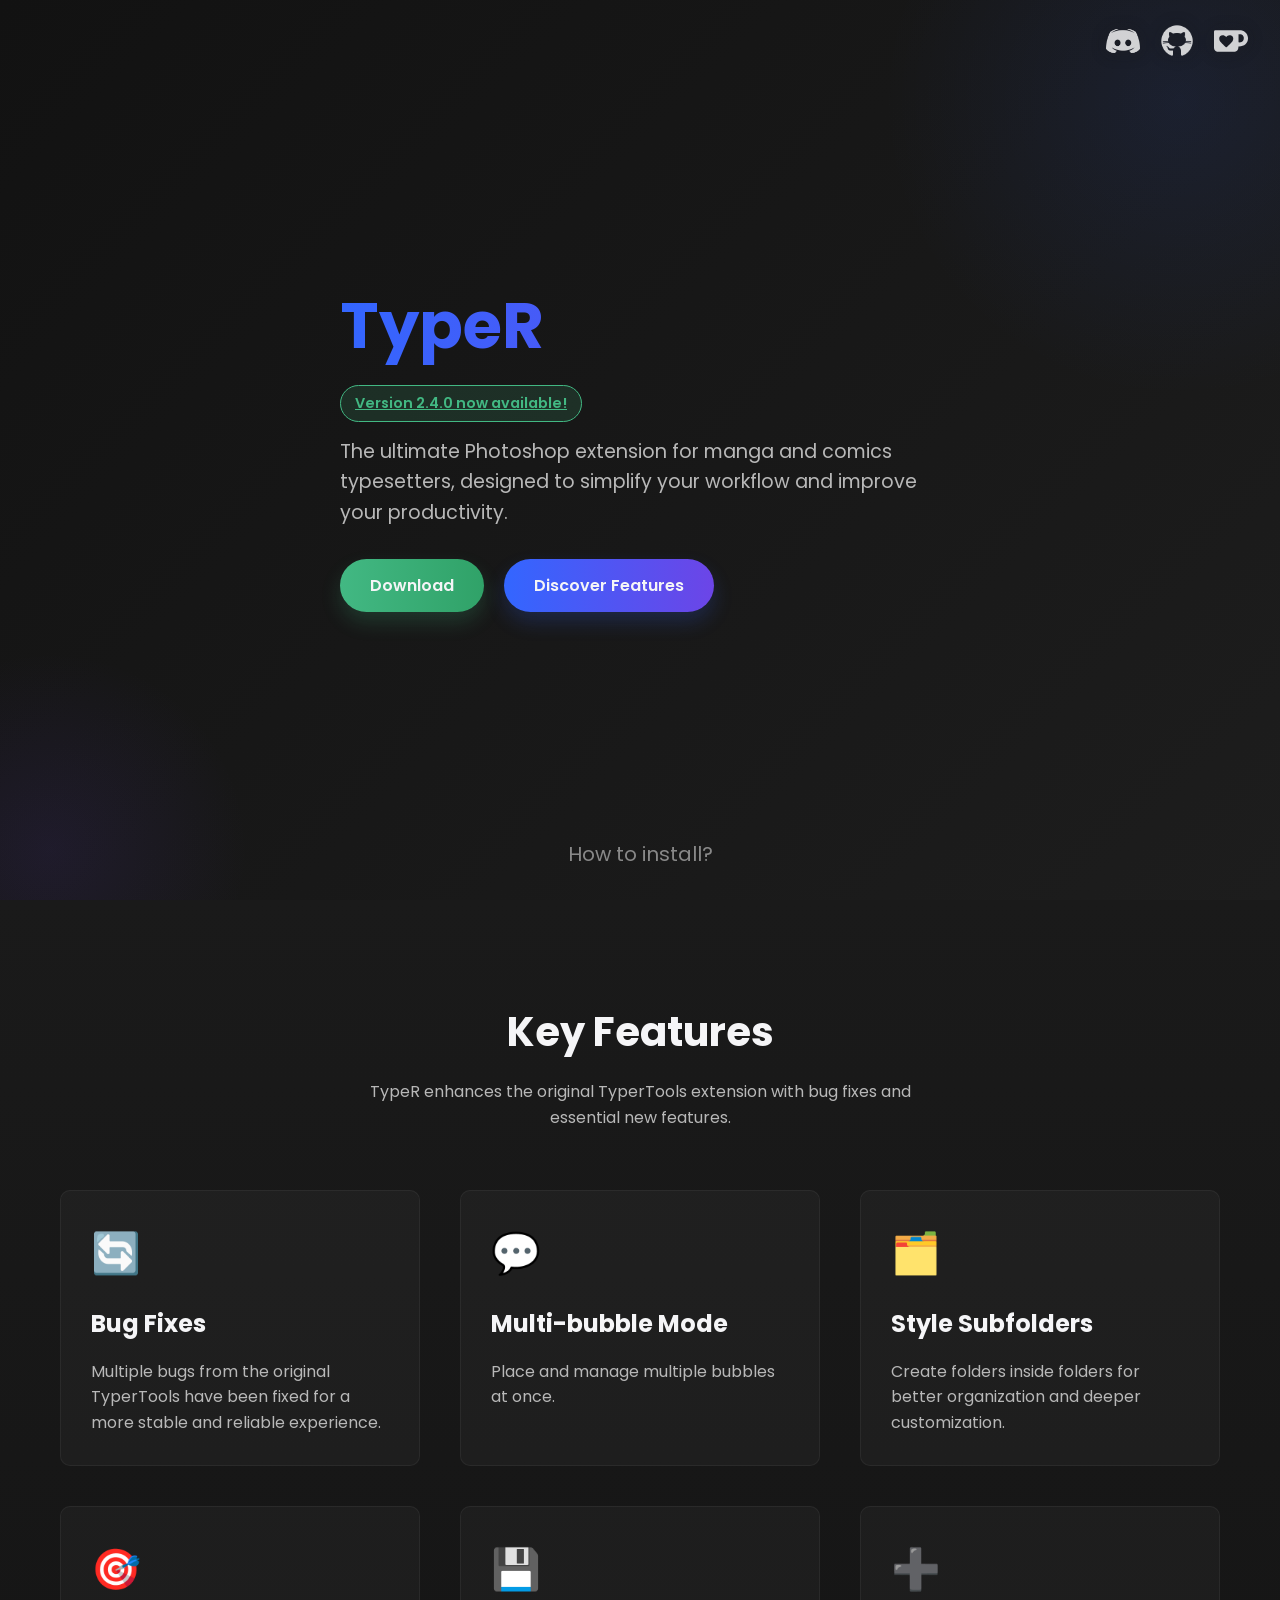
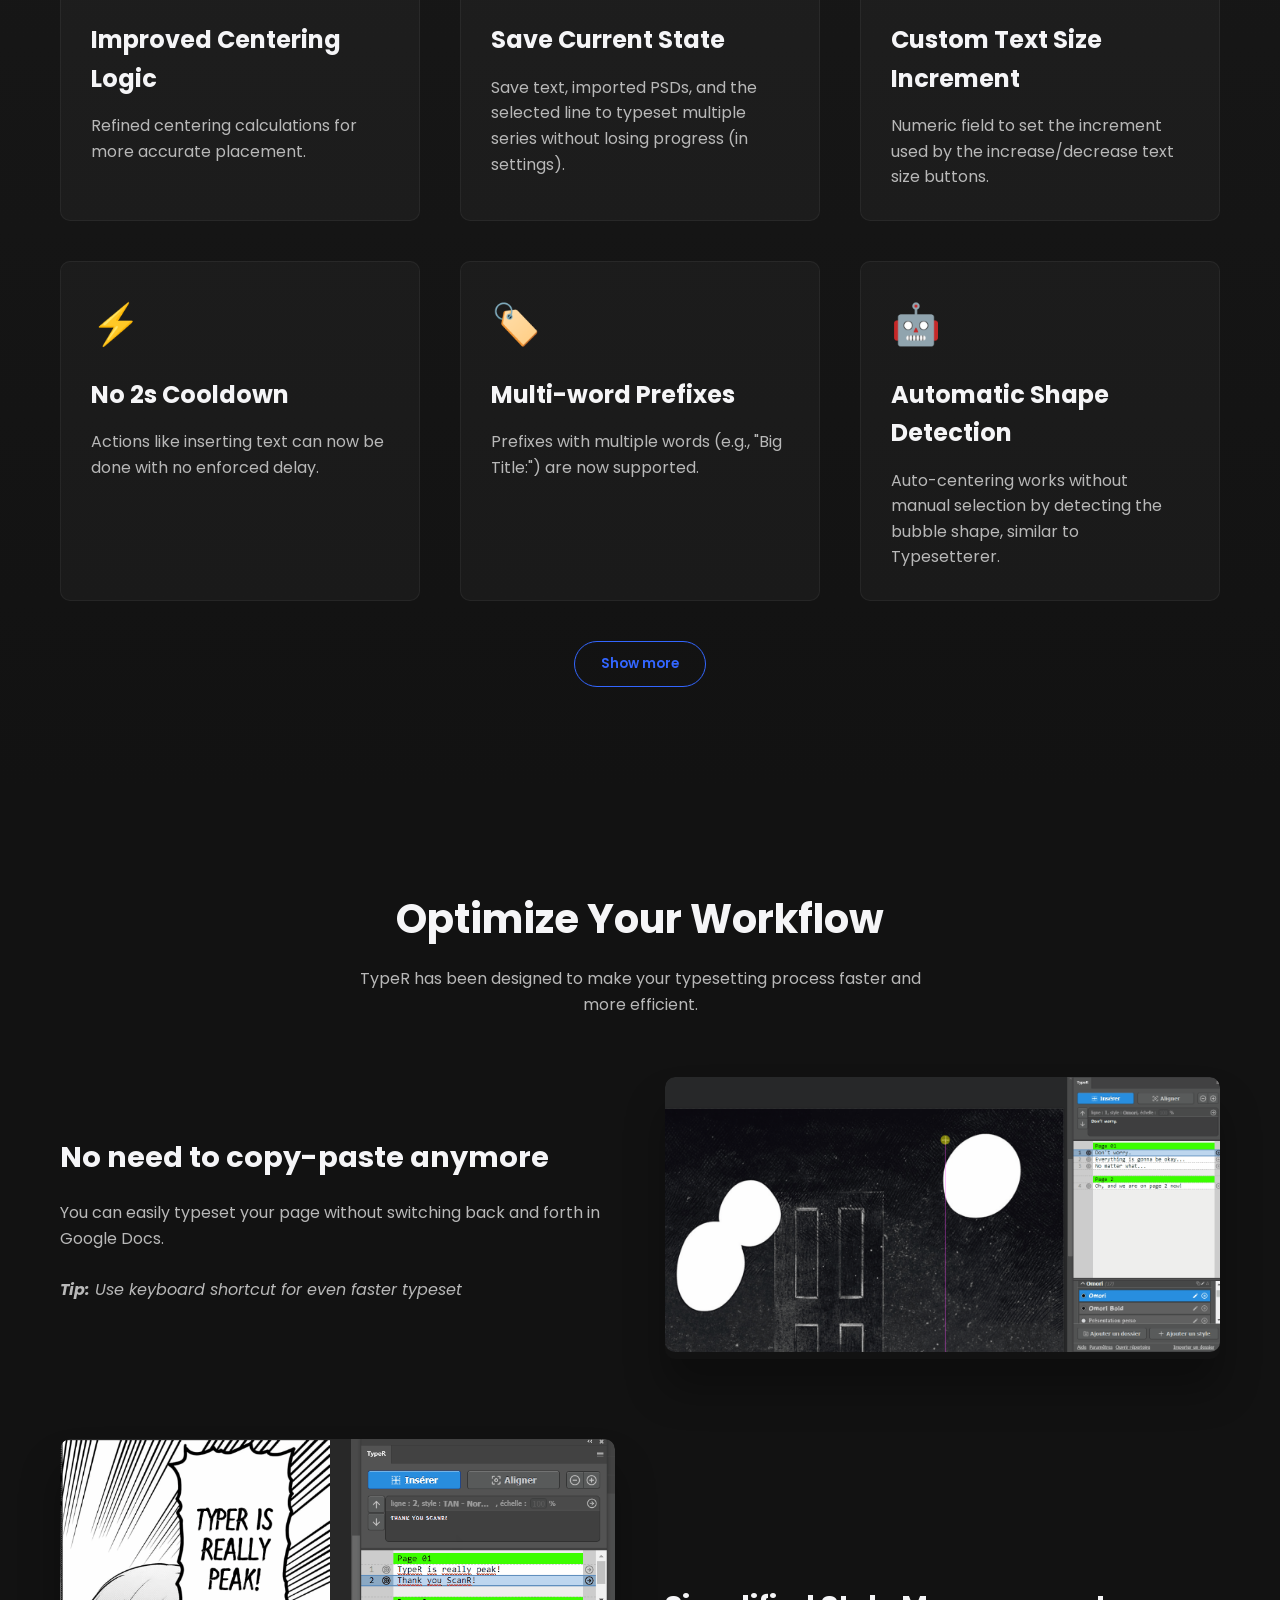
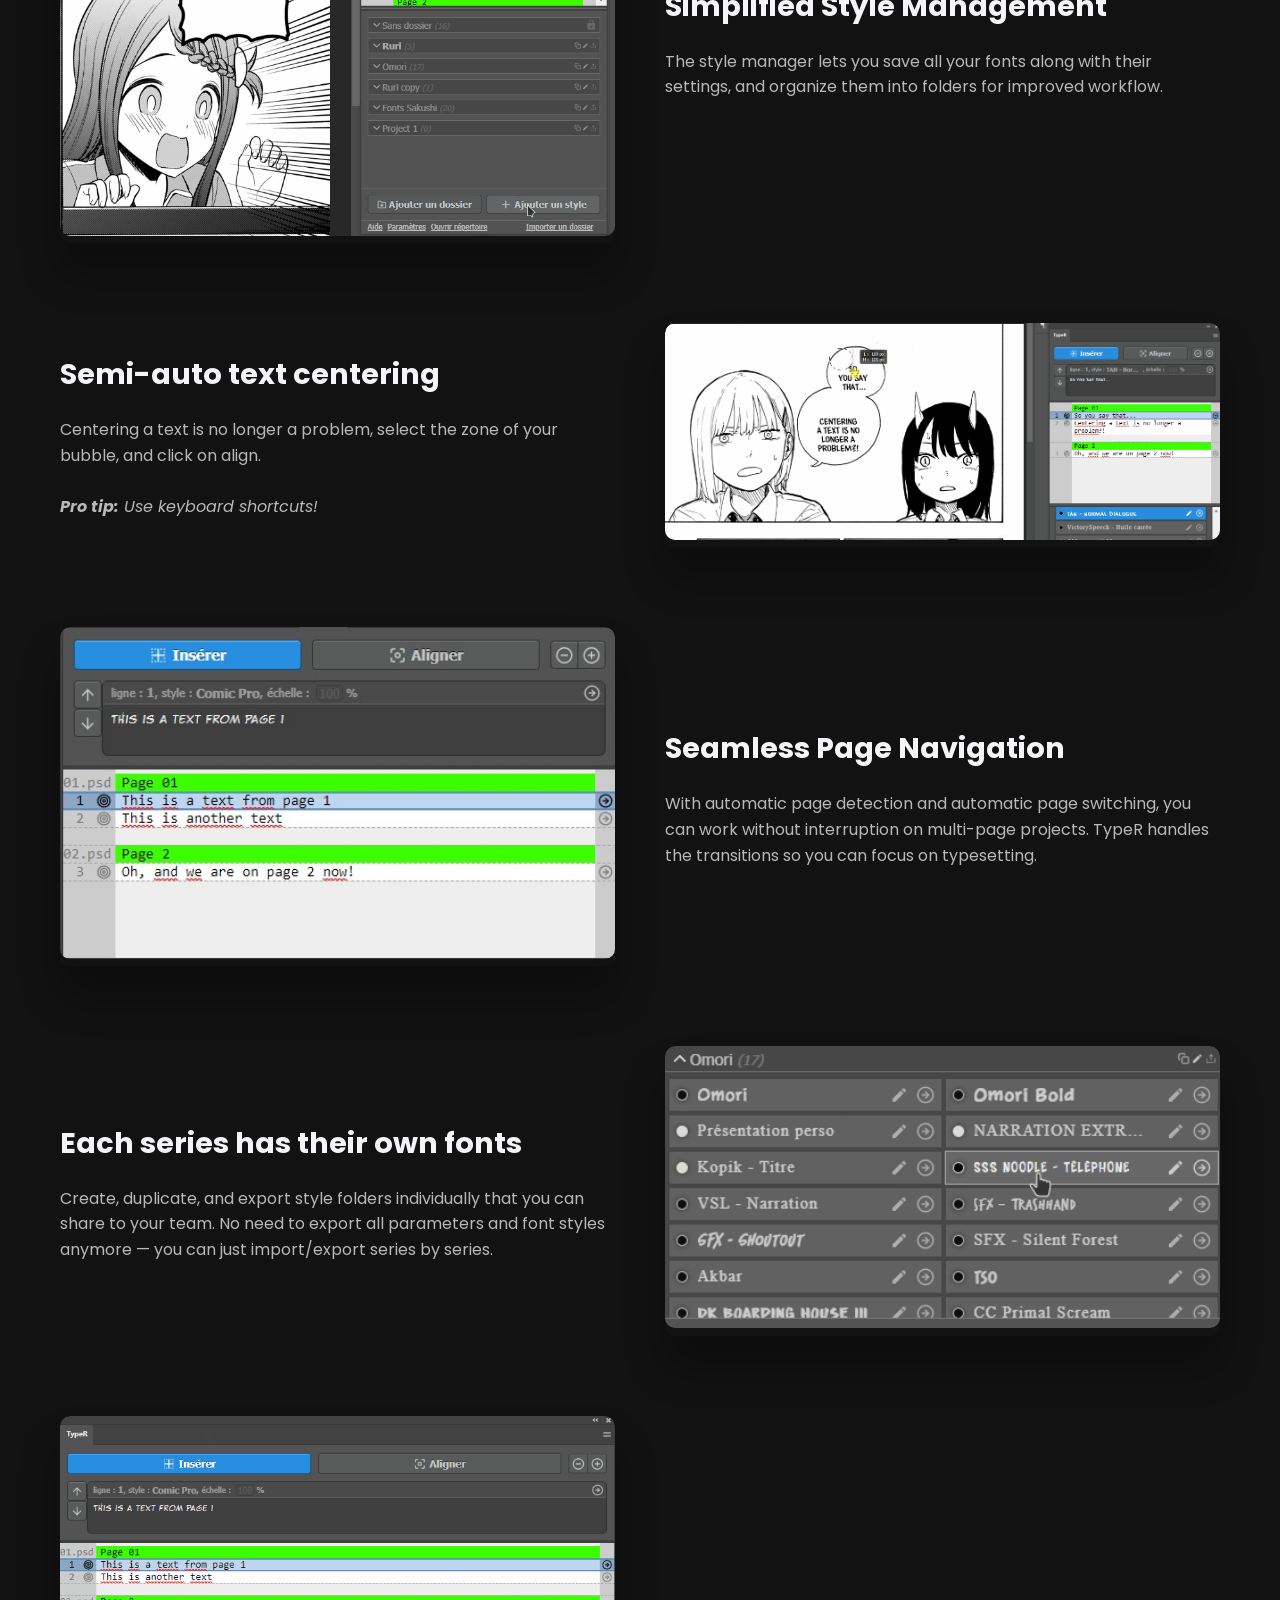
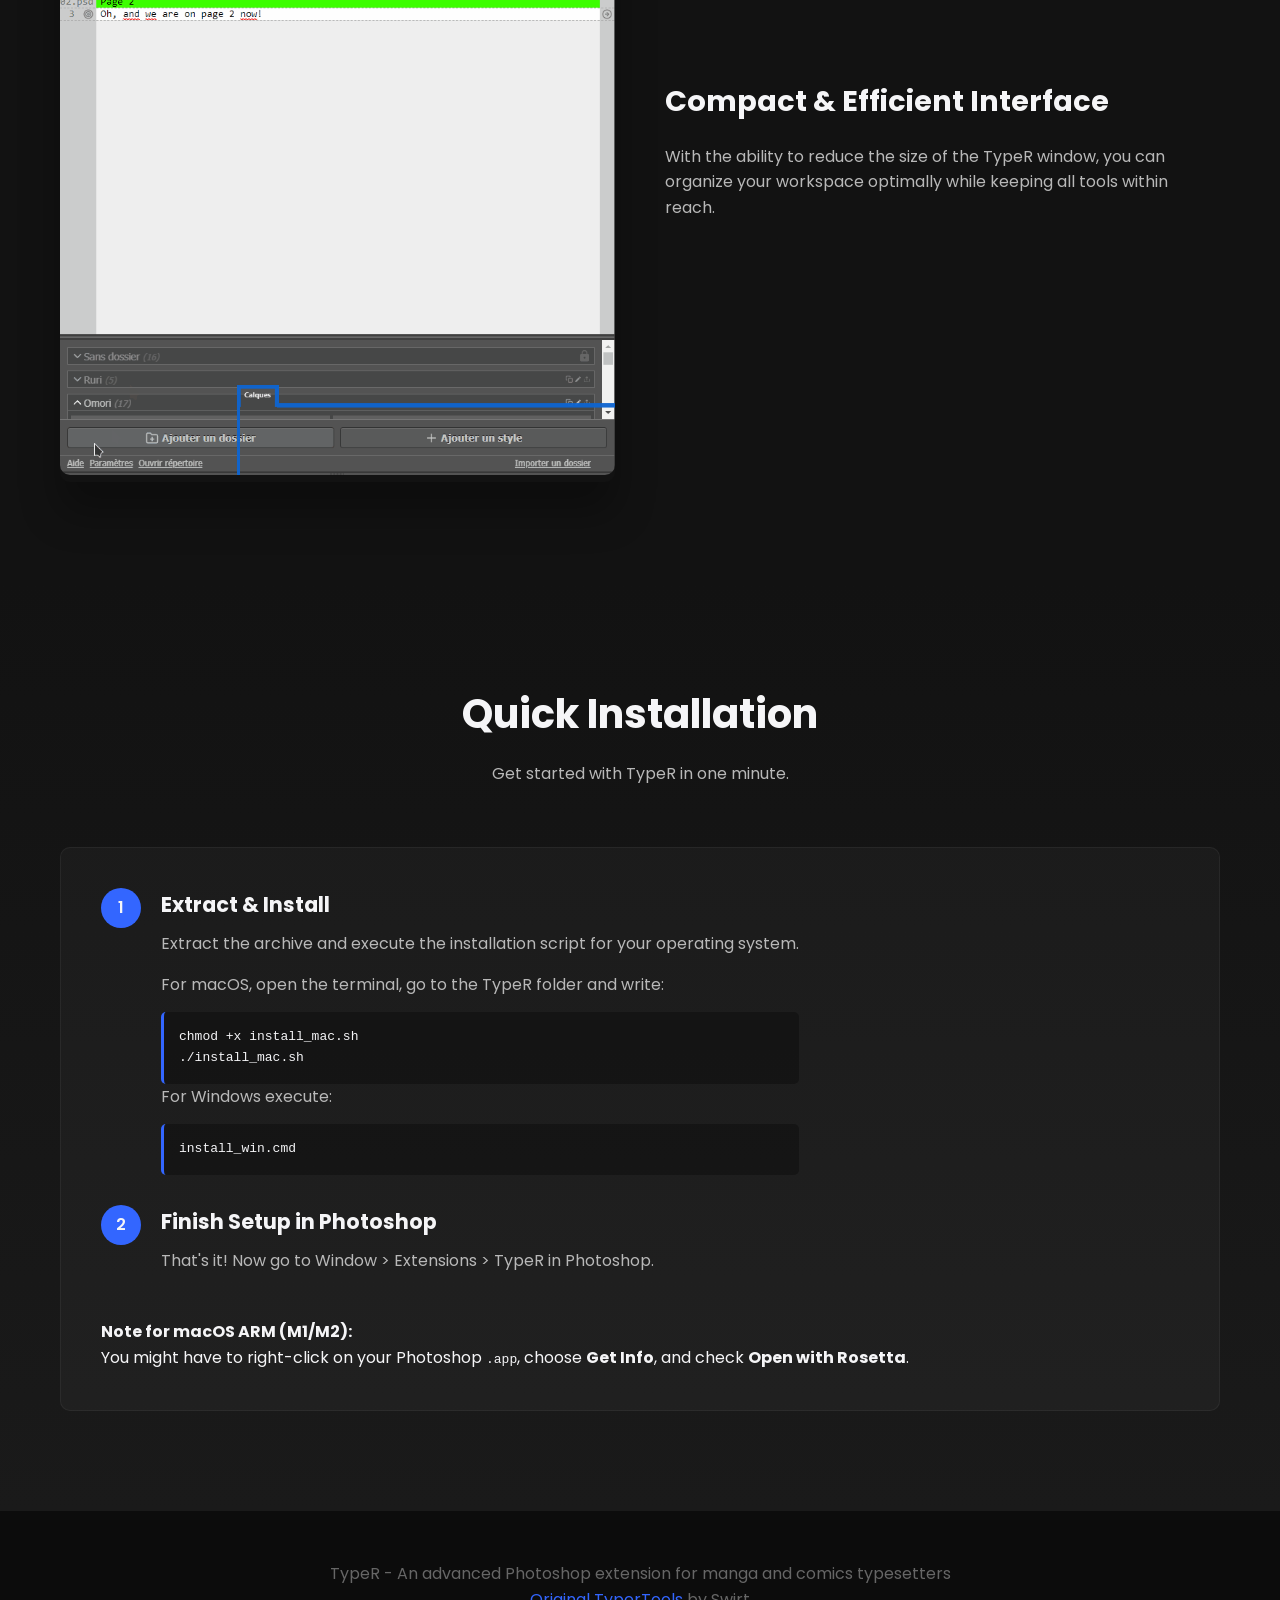
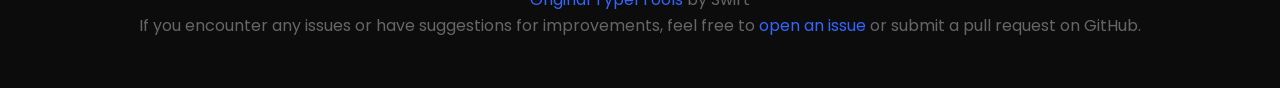
==== commit c61e1df1: "2.4.0" ====
--- a/index.html
+++ b/index.html
@@ -516,16 +516,56 @@
         <p data-i18n="features.description"></p>
       </div>
       <div class="feature-grid" id="feature-grid">
-        <div class="feature-card fade-in">
-          <div class="feature-icon">🔄</div>
-          <h3 data-i18n="features.bugFixes.title"></h3>
-          <p data-i18n="features.bugFixes.desc"></p>
-        </div>
-        <div class="feature-card fade-in">
-          <div class="feature-icon">🖋️</div>
-          <h3 data-i18n="features.textSmoothing.title"></h3>
-          <p data-i18n="features.textSmoothing.desc"></p>
-        </div>
+        <div class="feature-card fade-in">
+          <div class="feature-icon">🔄</div>
+          <h3 data-i18n="features.bugFixes.title"></h3>
+          <p data-i18n="features.bugFixes.desc"></p>
+        </div>
+        <div class="feature-card fade-in">
+          <div class="feature-icon">💬</div>
+          <h3 data-i18n="features.multiBubbleMode.title"></h3>
+          <p data-i18n="features.multiBubbleMode.desc"></p>
+        </div>
+        <div class="feature-card fade-in">
+          <div class="feature-icon">🗂️</div>
+          <h3 data-i18n="features.styleSubfolders.title"></h3>
+          <p data-i18n="features.styleSubfolders.desc"></p>
+        </div>
+        <div class="feature-card fade-in">
+          <div class="feature-icon">🎯</div>
+          <h3 data-i18n="features.centeringLogic.title"></h3>
+          <p data-i18n="features.centeringLogic.desc"></p>
+        </div>
+        <div class="feature-card fade-in">
+          <div class="feature-icon">💾</div>
+          <h3 data-i18n="features.saveState.title"></h3>
+          <p data-i18n="features.saveState.desc"></p>
+        </div>
+        <div class="feature-card fade-in">
+          <div class="feature-icon">➕</div>
+          <h3 data-i18n="features.customTextIncrement.title"></h3>
+          <p data-i18n="features.customTextIncrement.desc"></p>
+        </div>
+        <div class="feature-card fade-in">
+          <div class="feature-icon">⚡</div>
+          <h3 data-i18n="features.cooldownRemoval.title"></h3>
+          <p data-i18n="features.cooldownRemoval.desc"></p>
+        </div>
+        <div class="feature-card fade-in">
+          <div class="feature-icon">🏷️</div>
+          <h3 data-i18n="features.multiWordPrefixes.title"></h3>
+          <p data-i18n="features.multiWordPrefixes.desc"></p>
+        </div>
+        <div class="feature-card fade-in">
+          <div class="feature-icon">🤖</div>
+          <h3 data-i18n="features.autoCenteringDetection.title"></h3>
+          <p data-i18n="features.autoCenteringDetection.desc"></p>
+        </div>
+        <div class="feature-card fade-in">
+          <div class="feature-icon">🖋️</div>
+          <h3 data-i18n="features.textSmoothing.title"></h3>
+          <p data-i18n="features.textSmoothing.desc"></p>
+        </div>
         <div class="feature-card fade-in">
           <div class="feature-icon">↔️</div>
           <h3 data-i18n="features.autoCentering.title"></h3>
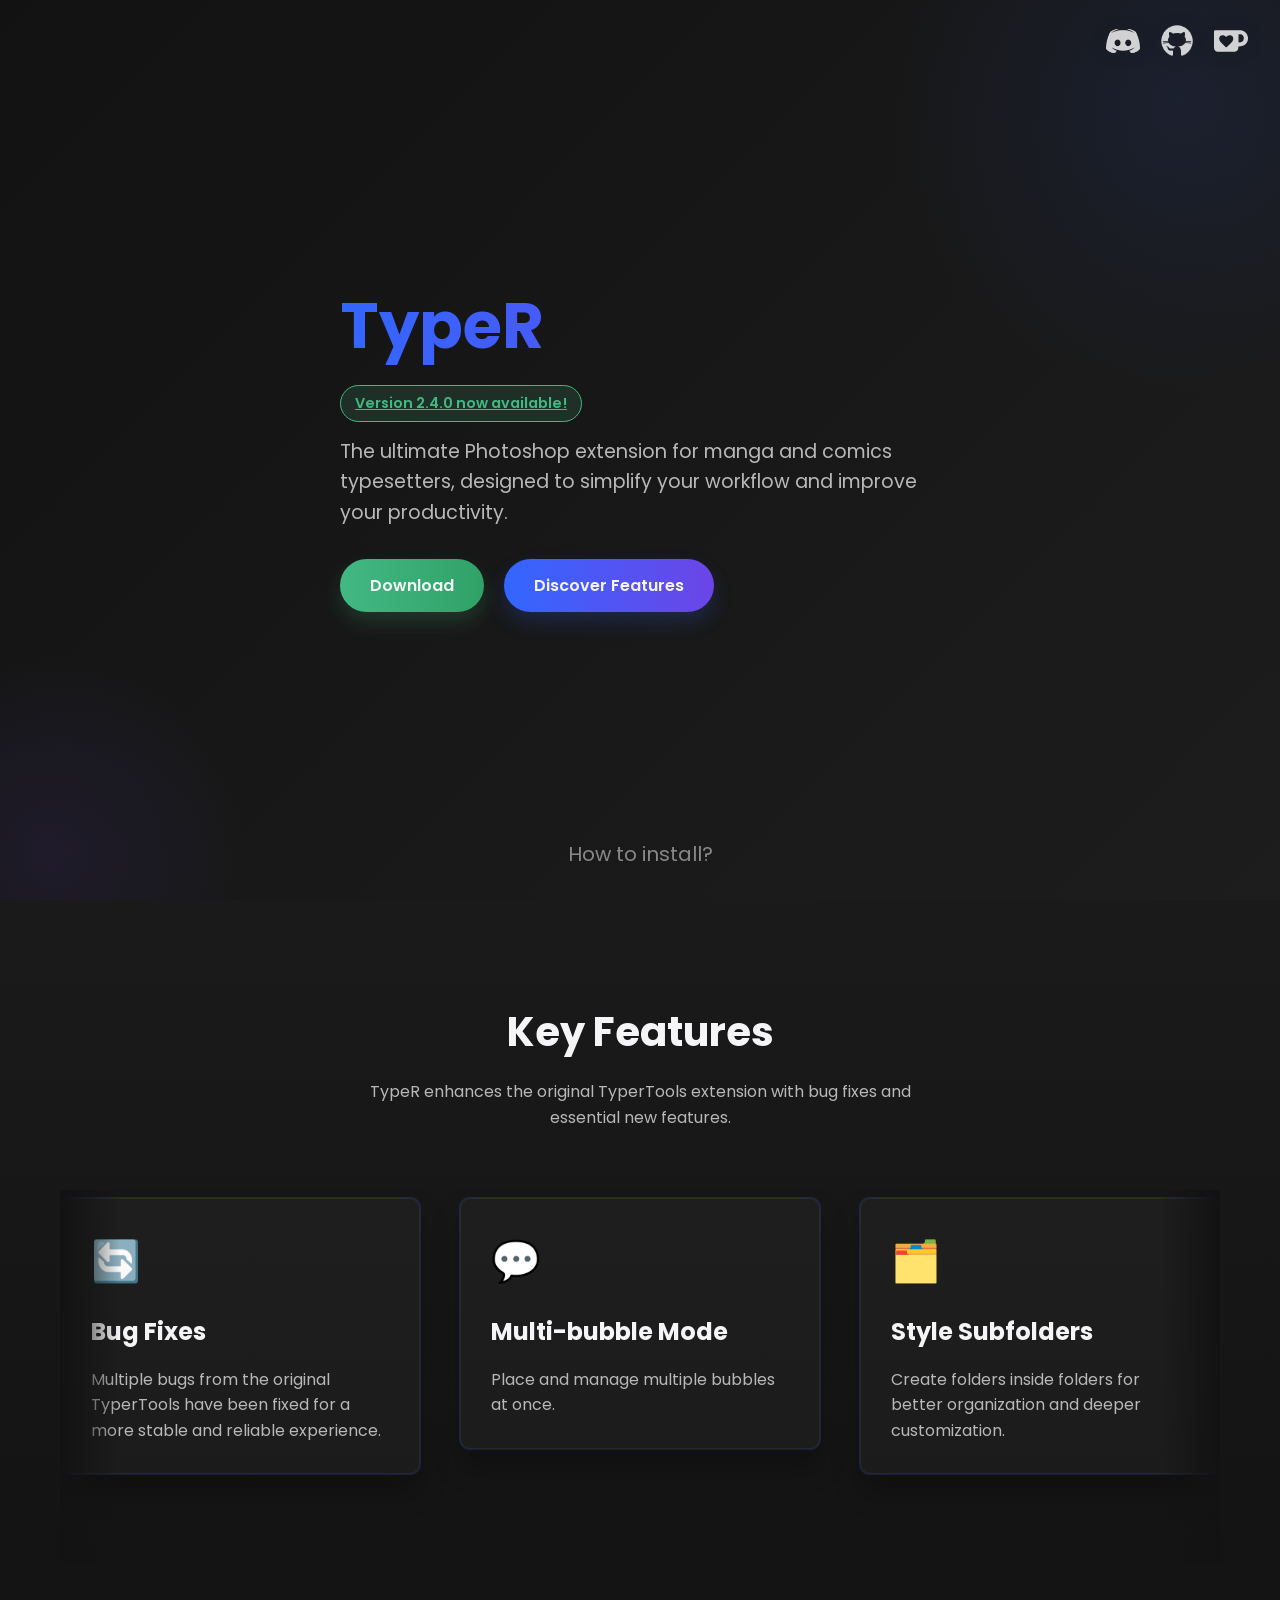
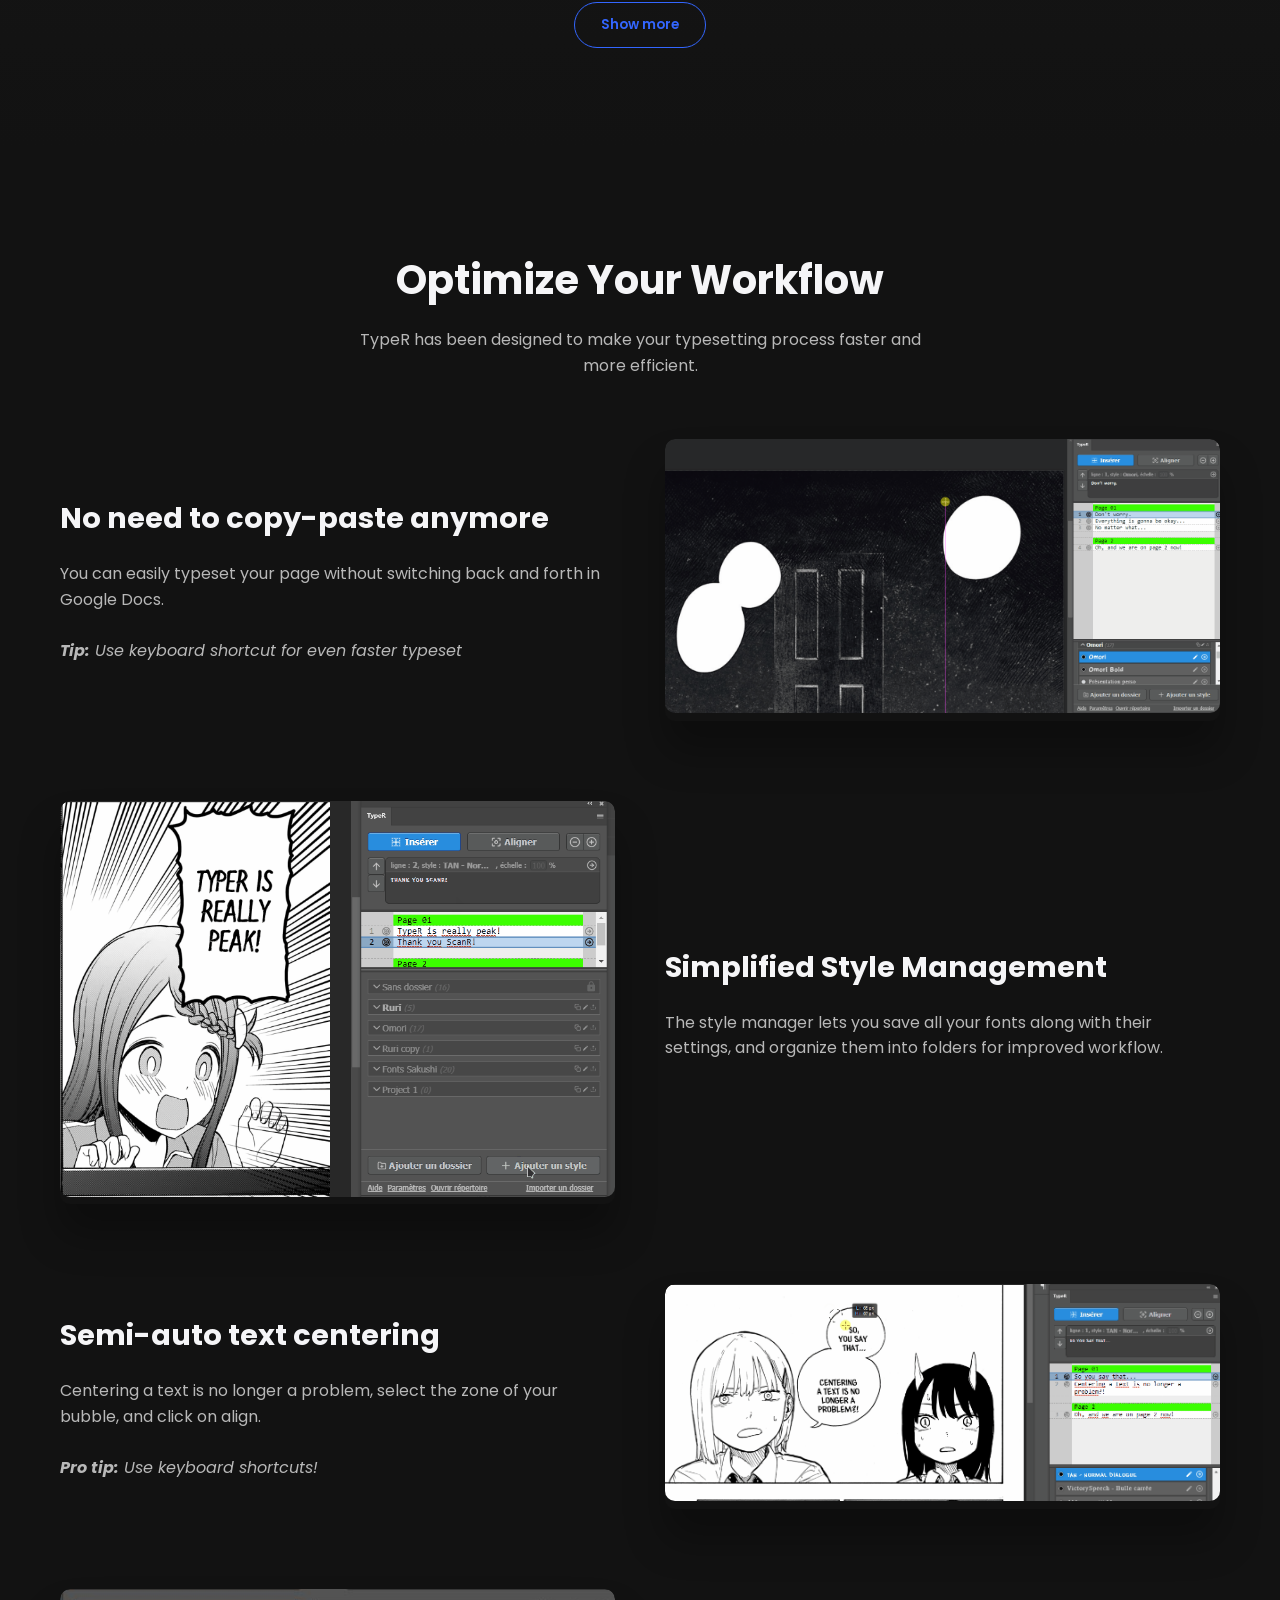
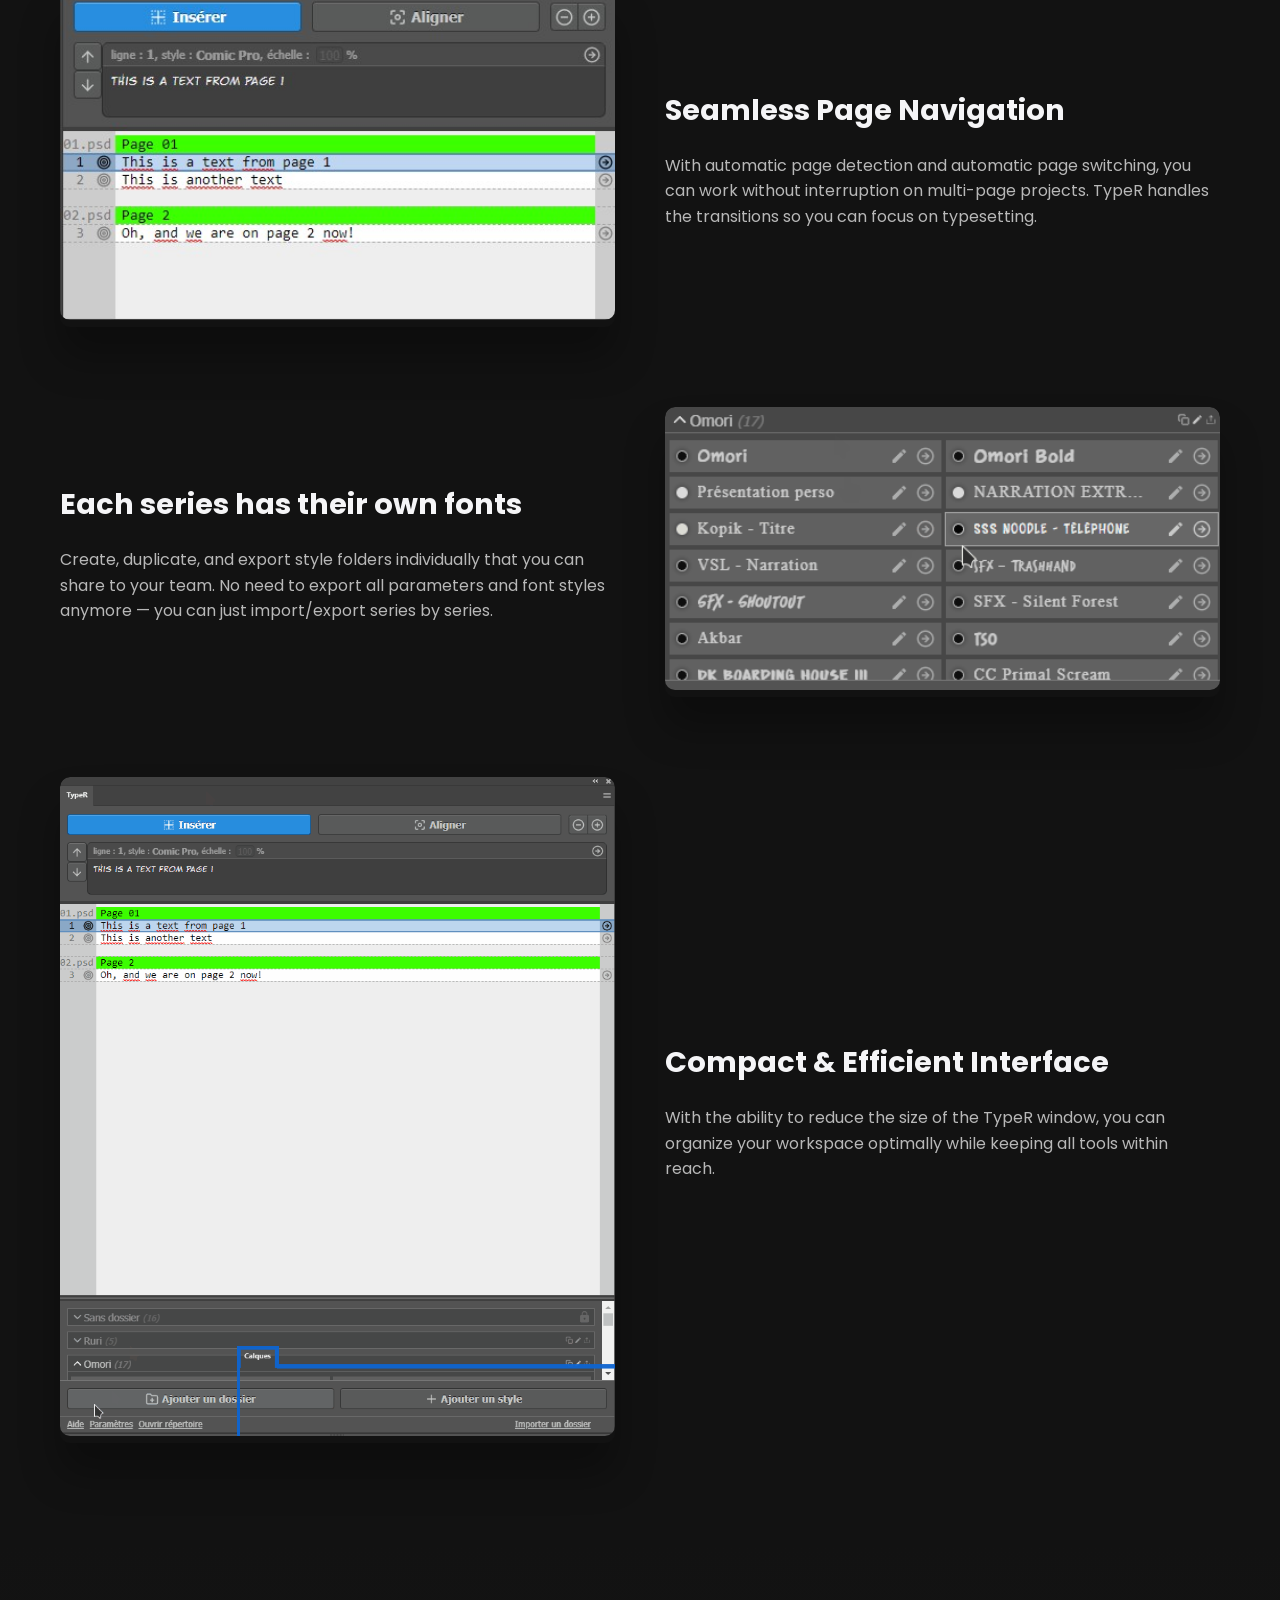
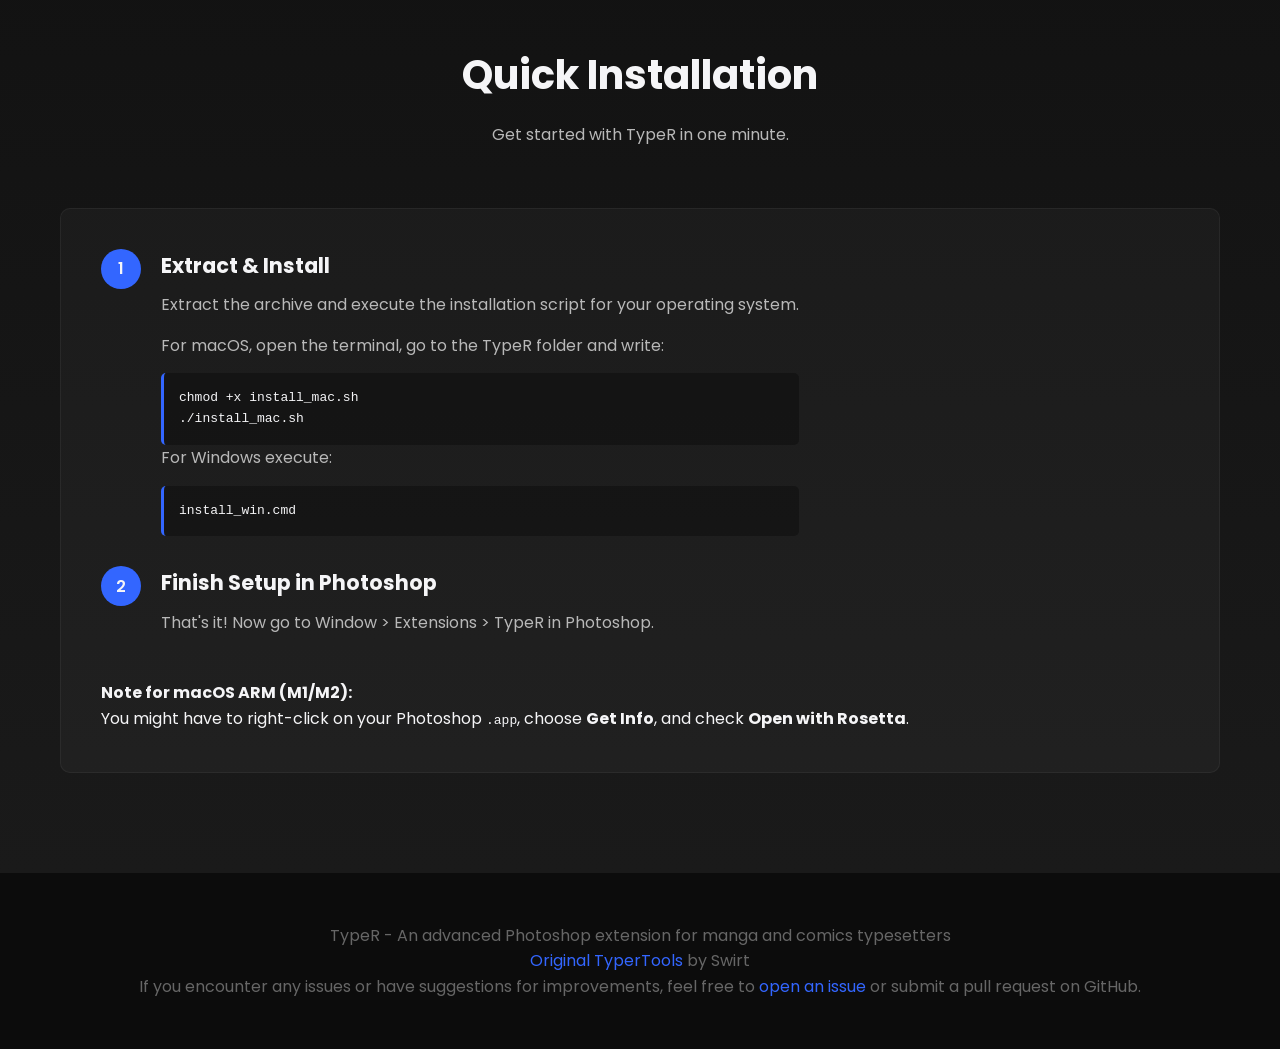
==== commit e3d33f70: "better cards" ====
--- a/index.html
+++ b/index.html
@@ -220,27 +220,84 @@
             margin: 0 auto;
         }
         
-        .feature-grid {
-            display: grid;
-            grid-template-columns: repeat(auto-fit, minmax(300px, 1fr));
-            gap: 40px;
-            margin-top: 50px;
-        }
-        
-        .feature-card {
-            background: rgba(255, 255, 255, 0.03);
-            border-radius: 10px;
-            padding: 30px;
-            transition: transform 0.3s ease, box-shadow 0.3s ease;
-            border: 1px solid rgba(255, 255, 255, 0.05);
-            height: 100%;
-        }
-        
-        .feature-card:hover {
-            transform: translateY(-5px);
-            box-shadow: 0 20px 30px rgba(0, 0, 0, 0.2);
-            border-color: rgba(51, 102, 255, 0.3);
-        }
+        .feature-grid {
+            display: flex;
+            flex-wrap: nowrap;
+            gap: 40px;
+            margin-top: 50px;
+            padding: 16px 0;
+            overflow: hidden;
+            position: relative;
+            scroll-behavior: smooth;
+        }
+        .feature-grid::before,
+        .feature-grid::after {
+            content: '';
+            position: absolute;
+            top: 0;
+            height: 100%;
+            width: 60px;
+            pointer-events: none;
+            z-index: 1;
+        }
+        .feature-grid::before {
+            left: 0;
+            background: linear-gradient(to right, var(--dark) 0%, transparent 100%);
+        }
+        .feature-grid::after {
+            right: 0;
+            background: linear-gradient(to left, var(--dark) 0%, transparent 100%);
+        }
+        
+        .feature-card {
+            flex: 0 0 calc((100% - 80px) / 3);
+            min-width: 260px;
+            background: rgba(255, 255, 255, 0.03);
+            border-radius: 10px;
+            padding: 30px;
+            transition: transform 0.6s ease, box-shadow 0.6s ease, opacity 0.6s ease;
+            border: 1px solid rgba(255, 255, 255, 0.05);
+            height: 100%;
+        }
+        
+        .feature-card:hover {
+            transform: translateY(-5px);
+            box-shadow: 0 20px 30px rgba(0, 0, 0, 0.2);
+            border-color: rgba(51, 102, 255, 0.3);
+        }
+
+        .feature-card.carousel-active {
+            transform: translateY(-8px);
+            box-shadow: 0 18px 28px rgba(0, 0, 0, 0.25), 0 0 0 1px rgba(51, 102, 255, 0.25);
+            opacity: 1;
+        }
+
+        .feature-card.carousel-muted {
+            opacity: 0.35;
+            transform: translateY(14px) scale(0.98);
+            filter: blur(0.3px);
+        }
+
+        .feature-grid.show-all {
+            display: grid;
+            grid-template-columns: repeat(auto-fit, minmax(260px, 1fr));
+            gap: 40px;
+            overflow: visible;
+            transform: none !important;
+        }
+
+        .feature-grid.show-all::before,
+        .feature-grid.show-all::after {
+            display: none;
+        }
+
+        .feature-grid.show-all .feature-card {
+            flex: initial;
+            min-width: initial;
+            opacity: 1;
+            transform: none;
+            filter: none;
+        }
         
         .feature-icon {
             font-size: 2.5rem;
@@ -433,15 +490,20 @@
         }
         
         /* Responsive */
-        @media (max-width: 768px) {
-            .hero h1 {
-                font-size: 2.5rem;
-            }
-            
-            .workflow-item {
-                flex-direction: column;
-                gap: 40px;
-            }
+        @media (max-width: 768px) {
+            .hero h1 {
+                font-size: 2.5rem;
+            }
+
+            .feature-card {
+                flex: 0 0 90%;
+                min-width: 0;
+            }
+            
+            .workflow-item {
+                flex-direction: column;
+                gap: 40px;
+            }
             
             .workflow-item:nth-child(even) {
                 flex-direction: column;
@@ -771,31 +833,84 @@
           }
         });
       }, { threshold: 0.1 });
-      fadeElements.forEach(el => observer.observe(el));
-      setTimeout(() => {
-        document.querySelectorAll('header .fade-in').forEach((el, idx) => {
-          setTimeout(() => el.classList.add('active'), idx * 200);
-        });
-      }, 300);
-
-      const featureCards = document.querySelectorAll('#feature-grid .feature-card');
-      const showMore = document.getElementById('showMoreBtn');
-      if (featureCards.length > 9) {
-        featureCards.forEach((card, idx) => {
-          if (idx > 8) card.classList.add('hidden-feature');
-        });
-        showMore.addEventListener('click', () => {
-          document.querySelectorAll('.hidden-feature').forEach(c => c.classList.remove('hidden-feature'));
-          showMore.style.display = 'none';
-        });
-      } else {
-        showMore.style.display = 'none';
-      }
-      // Smooth scroll
-      document.querySelectorAll('a[href^="#"]').forEach(anchor => {
-        anchor.addEventListener('click', function(e) {
-          e.preventDefault();
-          const target = document.querySelector(this.getAttribute('href'));
+      fadeElements.forEach(el => observer.observe(el));
+      setTimeout(() => {
+        document.querySelectorAll('header .fade-in').forEach((el, idx) => {
+          setTimeout(() => el.classList.add('active'), idx * 200);
+        });
+      }, 300);
+
+      const featureGrid = document.getElementById('feature-grid');
+      const featureCards = Array.from(document.querySelectorAll('#feature-grid .feature-card'));
+      const showMore = document.getElementById('showMoreBtn');
+      const visibleCards = 3;
+      const intervalMs = 2200;
+      let carouselIndex = 0;
+      let showAll = false;
+      let carouselTimer = null;
+
+      const updateActiveCards = (startIdx) => {
+        const end = startIdx + visibleCards;
+        featureCards.forEach((card, idx) => {
+          const active = idx >= startIdx && idx < end;
+          card.classList.toggle('carousel-active', active);
+          card.classList.toggle('carousel-muted', !active);
+        });
+      };
+
+      const slideCarousel = () => {
+        if (showAll || featureCards.length <= visibleCards) return;
+        const maxStart = Math.max(0, featureCards.length - visibleCards);
+        carouselIndex = carouselIndex + 1;
+        if (carouselIndex > maxStart) carouselIndex = 0;
+        const startIdx = carouselIndex;
+        const firstCard = featureCards[0];
+        if (!firstCard || !featureGrid) return;
+        const cardWidth = firstCard.getBoundingClientRect().width;
+        const gridStyle = getComputedStyle(featureGrid);
+        const gap = parseFloat(gridStyle.columnGap || gridStyle.gap || 0);
+        const step = cardWidth + gap;
+        const target = step * startIdx;
+        featureGrid.scrollTo({ left: target, behavior: 'smooth' });
+        updateActiveCards(startIdx);
+      };
+
+      const startCarousel = () => {
+        if (!showMore || !featureGrid) return;
+        if (featureCards.length <= visibleCards) {
+          showMore.style.display = 'none';
+          return;
+        }
+        featureGrid.classList.remove('show-all');
+        showMore.style.display = '';
+        updateActiveCards(0);
+        carouselTimer = setInterval(slideCarousel, intervalMs);
+      };
+
+      const showAllFeatures = () => {
+        showAll = true;
+        if (carouselTimer) {
+          clearInterval(carouselTimer);
+          carouselTimer = null;
+        }
+        if (featureGrid) {
+          featureGrid.classList.add('show-all');
+          featureGrid.scrollTo({ left: 0, behavior: 'auto' });
+        }
+        featureCards.forEach(card => card.classList.remove('carousel-muted', 'carousel-active'));
+        if (showMore) showMore.style.display = 'none';
+      };
+
+      if (showMore) {
+        showMore.addEventListener('click', showAllFeatures);
+      }
+
+      startCarousel();
+      // Smooth scroll
+      document.querySelectorAll('a[href^="#"]').forEach(anchor => {
+        anchor.addEventListener('click', function(e) {
+          e.preventDefault();
+          const target = document.querySelector(this.getAttribute('href'));
           if (target) window.scrollTo({ top: target.offsetTop, behavior: 'smooth' });
         });
       });
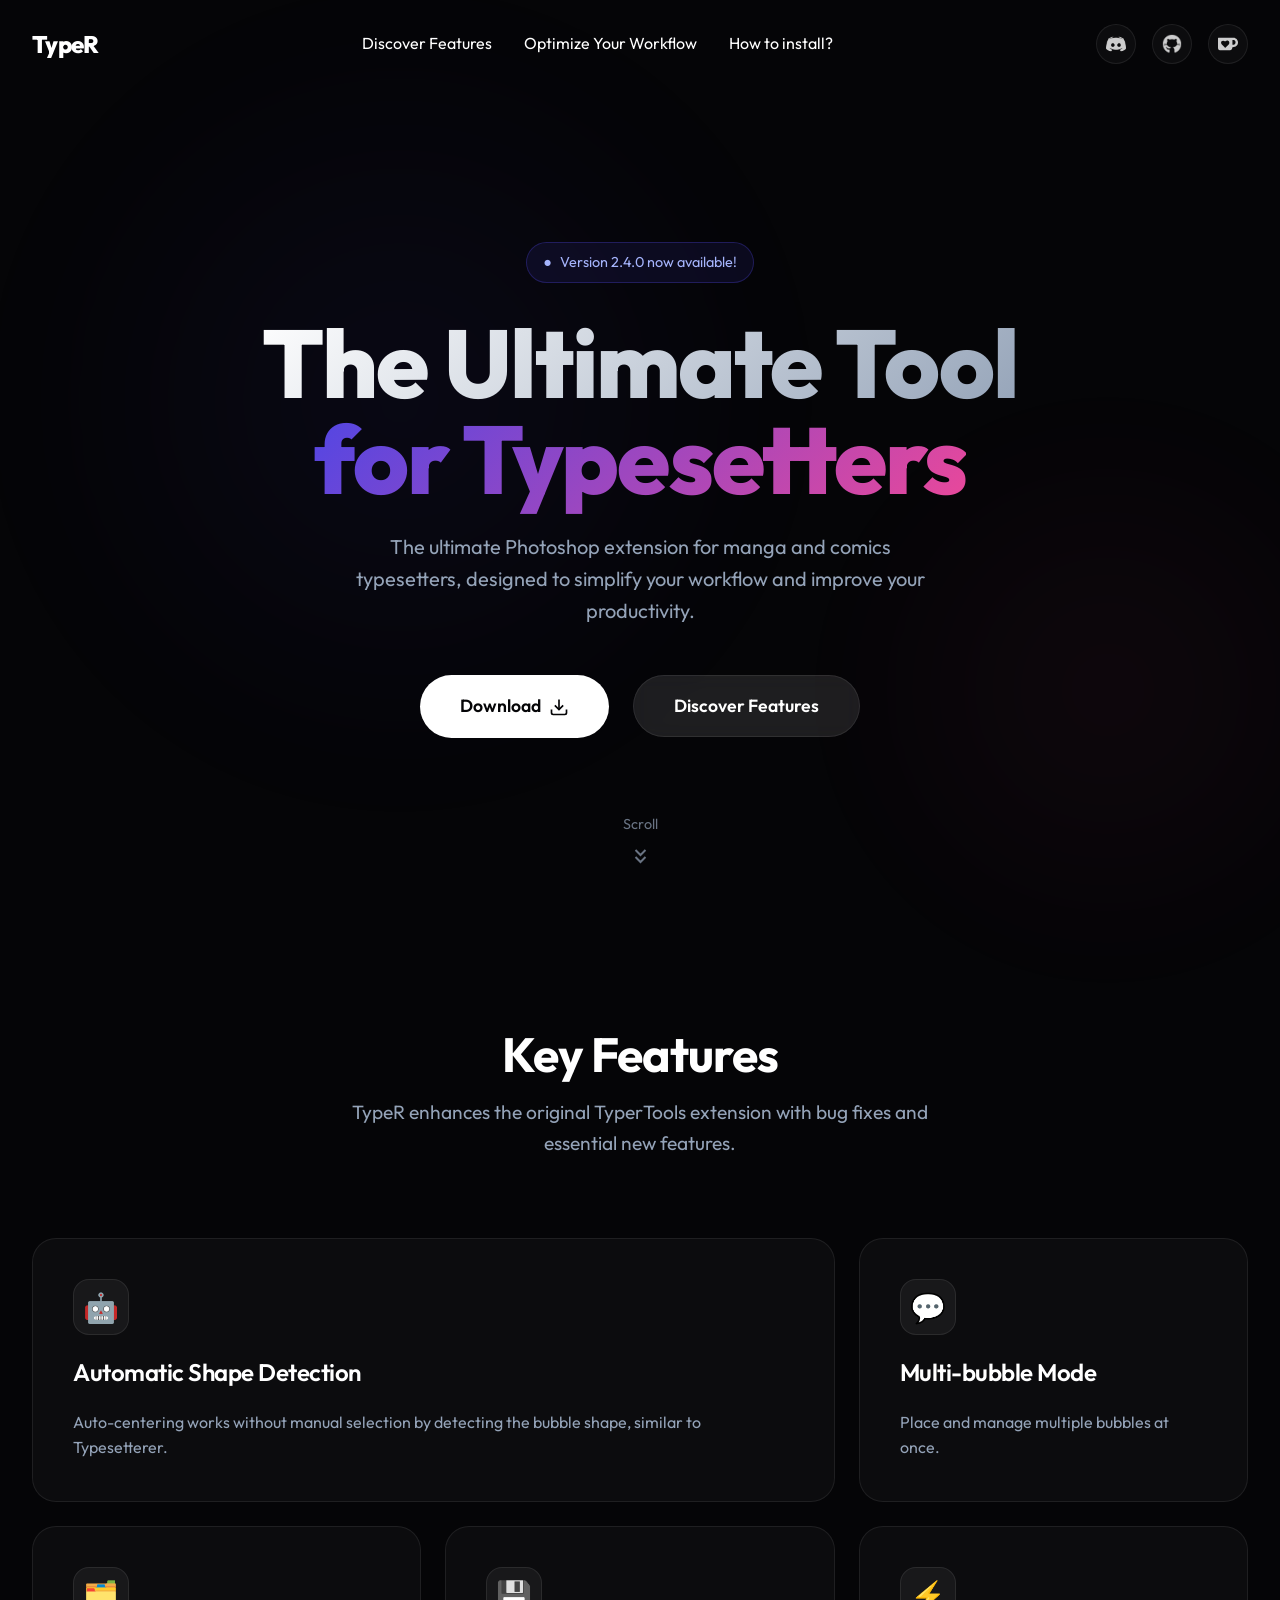
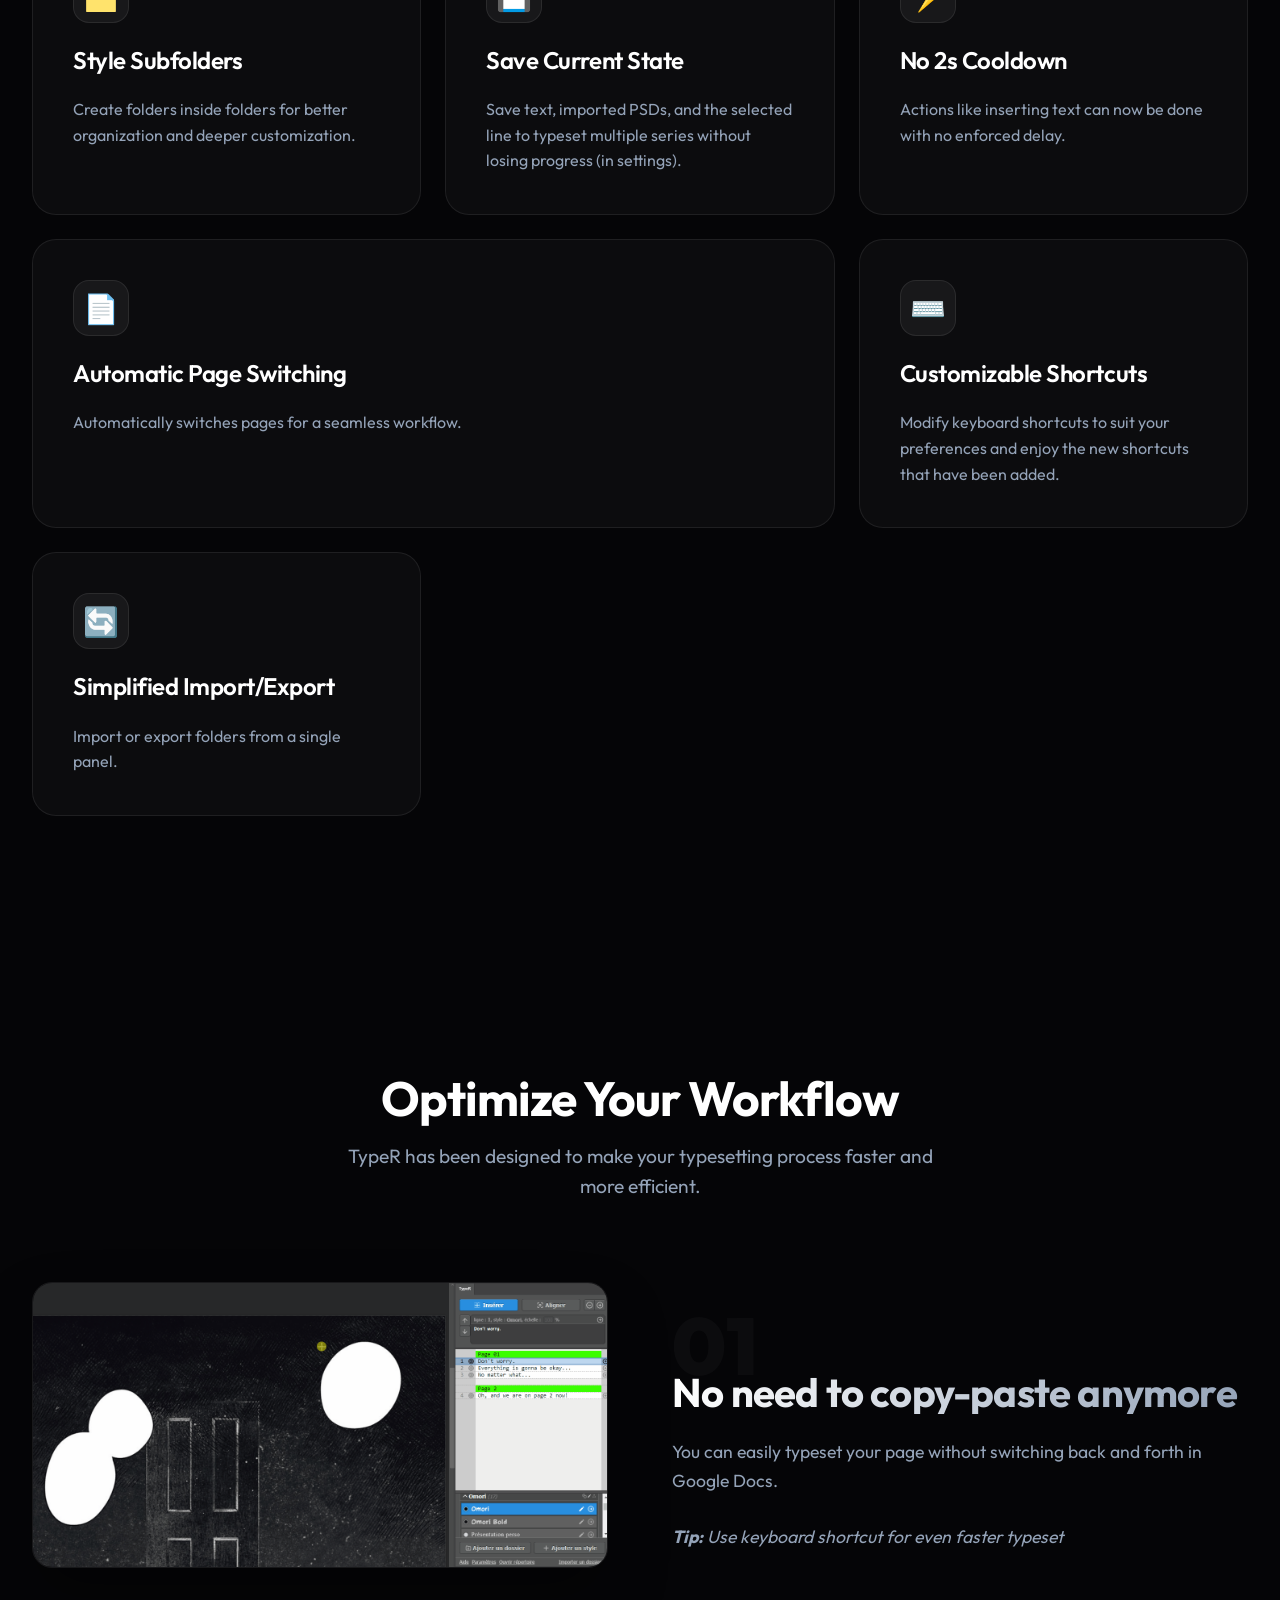
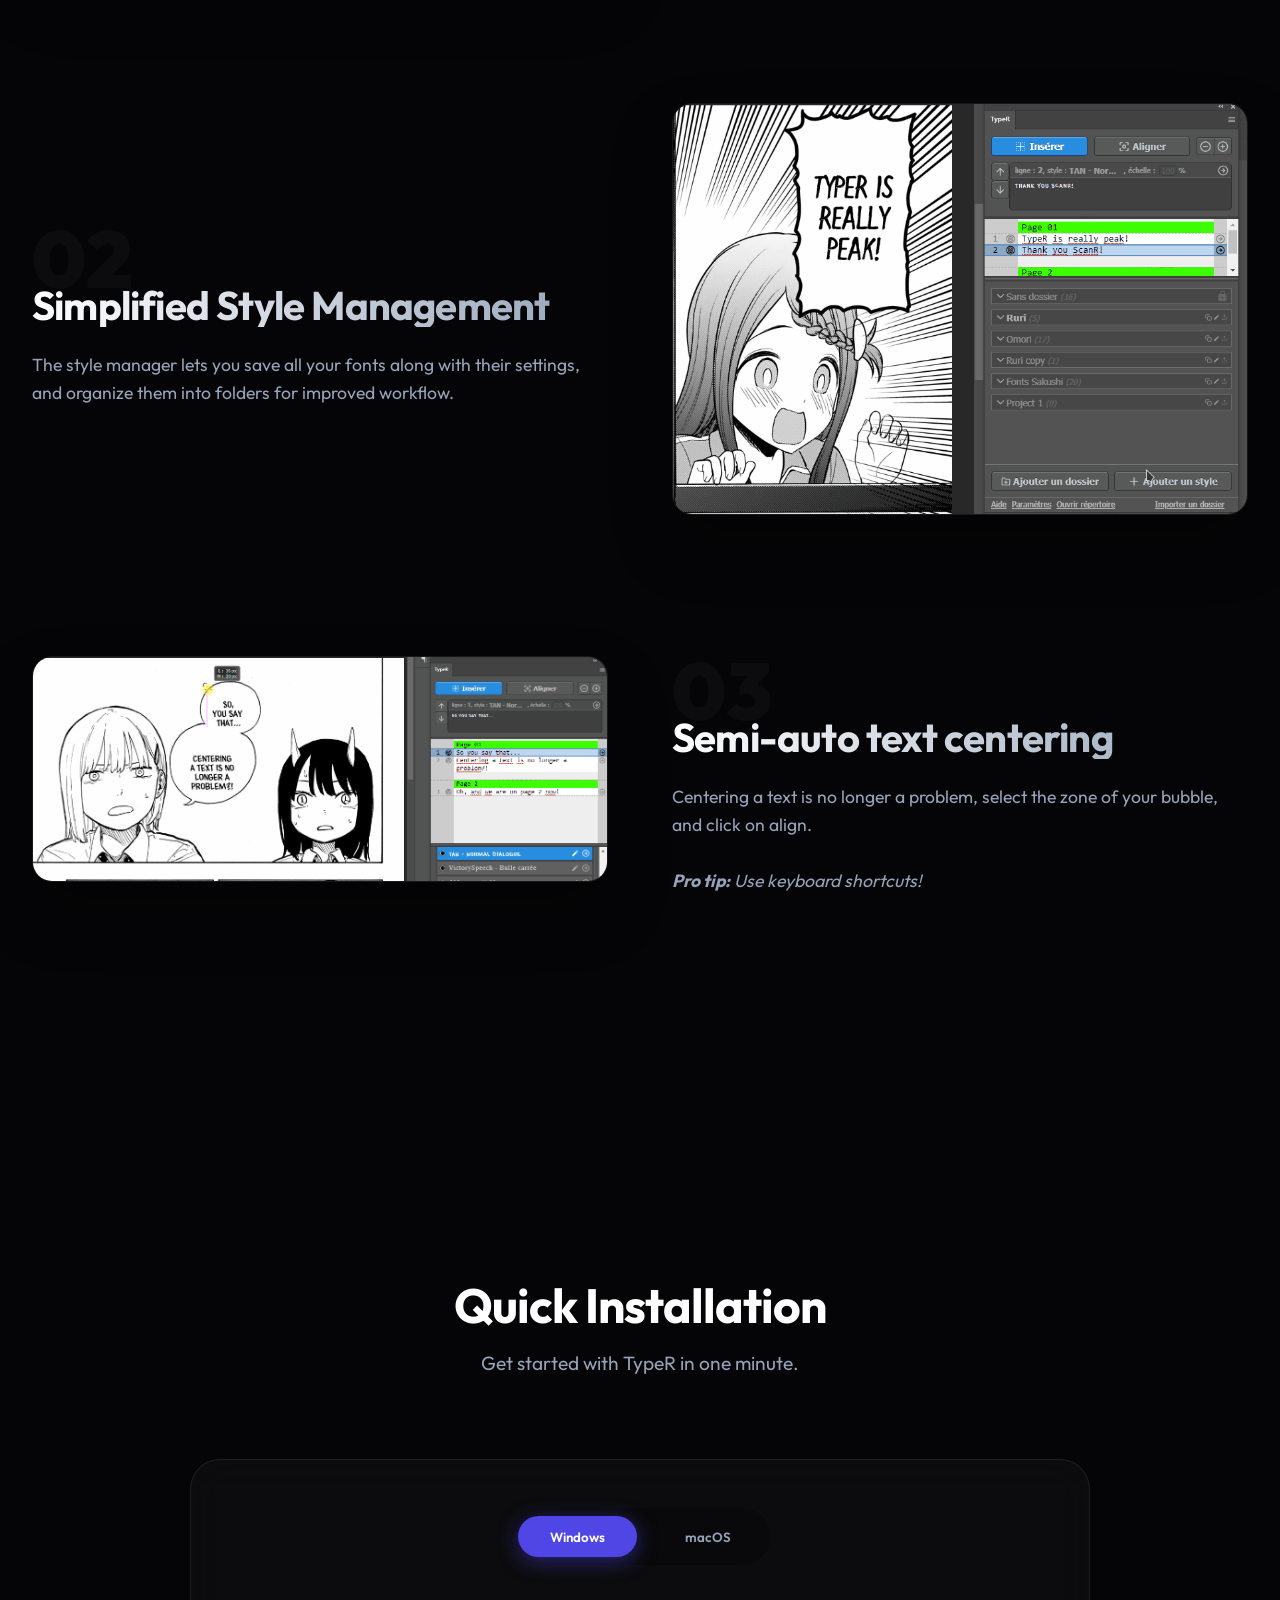
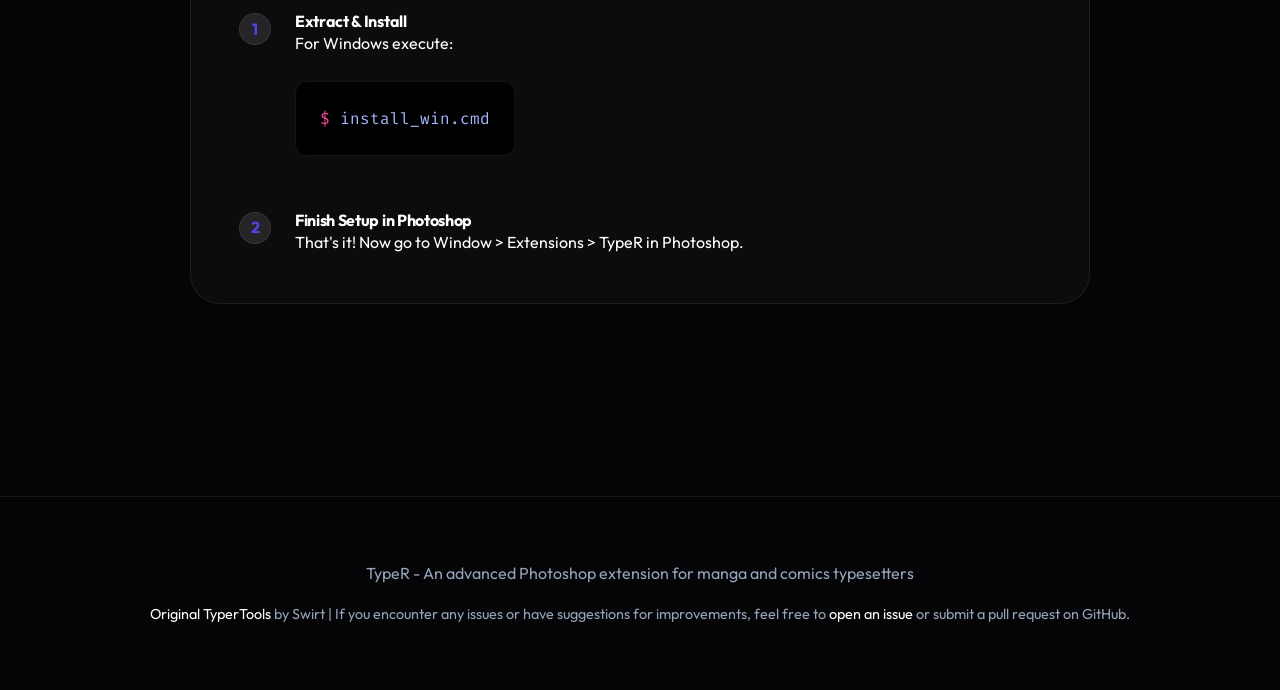
==== commit 2e110dff: "new UI" ====
--- a/index.html
+++ b/index.html
@@ -1,920 +1,288 @@
 <!DOCTYPE html>
 <html lang="en">
-<head>    
+
+<head>
+    <meta charset="UTF-8">
+    <meta name="viewport" content="width=device-width, initial-scale=1.0">
+
+    <!-- SEO & Open Graph -->
     <meta property="og:title" content="TypeR - The Ultimate Tool for Typesetters" />
     <meta property="og:type" content="website" />
     <meta property="og:image" content="https://typer.hayasaku.fr/images/icon.png" />
     <meta property="og:url" content="https://typer.hayasaku.fr" />
-    <meta property="og:description" content="The ultimate Photoshop extension for manga and comics typesetters, designed to simplify your workflow and improve your productivity." />
-	
-    <meta charset="UTF-8">
-    <meta name="viewport" content="width=device-width, initial-scale=1.0">
-	<link rel="shortcut icon" type="image/png" href="images/icon.png" />
+    <meta property="og:description"
+        content="The ultimate Photoshop extension for manga and comics typesetters, designed to simplify your workflow and improve your productivity." />
+    <link rel="shortcut icon" type="image/png" href="images/icon.png" />
+
     <title>TypeR - The Ultimate Tool for Typesetters</title>
-    <style>
-        @import url('https://fonts.googleapis.com/css2?family=Poppins:wght@300;400;600;700&display=swap');
-        
-        :root {
-            --primary: #3366ff;
-            --secondary: #6c45e7;
-            --dark: #121212;
-            --light: #f5f5f7;
-            --success: #42b883;
-        }
-        
-        * {
-            margin: 0;
-            padding: 0;
-            box-sizing: border-box;
-        }
-        
-        body {
-            font-family: 'Poppins', sans-serif;
-            background: var(--dark);
-            color: var(--light);
-            line-height: 1.6;
-            overflow-x: hidden;
-        }
-        
-        .container {
-            max-width: 1200px;
-            margin: 0 auto;
-            padding: 0 20px;
-        }
-        
-        section {
-            padding: 100px 0;
-        }
-        
-        /* Header */
-        header {
-            height: 100vh;
-            display: flex;
-            align-items: center;
-            background: linear-gradient(135deg, var(--dark), #1d1d1d);
-            position: relative;
-            overflow: hidden;
-        }
-        
-        header::before {
-            content: '';
-            position: absolute;
-            width: 600px;
-            height: 600px;
-            background: radial-gradient(var(--primary), transparent 70%);
-            opacity: 0.1;
-            border-radius: 50%;
-            top: -200px;
-            right: -200px;
-        }
-        
-        header::after {
-            content: '';
-            position: absolute;
-            width: 400px;
-            height: 400px;
-            background: radial-gradient(var(--secondary), transparent 70%);
-            opacity: 0.1;
-            border-radius: 50%;
-            bottom: -150px;
-            left: -150px;
-        }
-        
-        .hero {
-            position: relative;
-            z-index: 1;
-        }
-        
-        .hero-content {
-            max-width: 600px;
-        }
-        
-        .fade-in {
-            opacity: 0;
-            transform: translateY(30px);
-            transition: opacity 0.8s ease, transform 0.8s ease;
-        }
-        
-        .fade-in.active {
-            opacity: 1;
-            transform: translateY(0);
-        }
-        
-        
-        .hero h1 {
-            font-size: 4rem;
-            font-weight: 700;
-            margin-bottom: 20px;
-            line-height: 1.2;
-            background: linear-gradient(to right, var(--primary), var(--secondary));
-            -webkit-background-clip: text;
-            background-clip: text;
-            color: transparent;
-        }
-        
-        .hero p {
-            font-size: 1.2rem;
-            margin-bottom: 30px;
-            color: #b8b8b8;
-        }
-        
-        .cta-container {
-            display: flex;
-            gap: 20px;
-        }
-        
-        .cta {
-            display: inline-block;
-            text-decoration: none;
-            padding: 14px 30px;
-            border-radius: 30px;
-            font-weight: 600;
-            transition: all 0.3s ease;
-        }
-        
-        .cta-primary {
-            background: linear-gradient(to right, var(--success), #30a268);
-            color: var(--light);
-            box-shadow: 0 10px 20px rgba(66, 184, 131, 0.2);
-        }
-        
-        .cta-primary:hover {
-            transform: translateY(-3px);
-            box-shadow: 0 15px 25px rgba(66, 184, 131, 0.3);
-        }
-        
-        .cta-secondary {
-            background: linear-gradient(to right, var(--primary), var(--secondary));
-            color: var(--light);
-            box-shadow: 0 10px 20px rgba(51, 102, 255, 0.2);
-        }
-        
-        .cta-secondary:hover {
-            transform: translateY(-3px);
-            box-shadow: 0 15px 25px rgba(51, 102, 255, 0.3);
-        }
-        
-        .installation-link {
-            position: absolute;
-            bottom: 30px;
-            left: 0;
-            width: 100%;
-            display: flex;
-            flex-direction: column;
-            align-items: center;
-            color: #888;
-            text-decoration: none;
-            font-size: 1.25rem;
-            transition: color 0.3s ease;
-            cursor: pointer;
-        }
-    
-        
-        .installation-link:hover {
-            color: var(--light);
-        }
-        
-        .installation-link .arrow {
-            margin-top: 8px;
-            opacity: 0;
-            transform: translateY(-5px);
-            transition: opacity 0.3s ease, transform 0.3s ease;
-        }
-        
-        .installation-link:hover .arrow {
-            opacity: 1;
-            transform: translateY(0);
-        }
-
-        .version-badge {
-            display: inline-block;
-            padding: 6px 14px;
-            border-radius: 30px;
-            background: rgba(66, 184, 131, 0.15);
-            border: 1px solid var(--success);
-            color: var(--success);
-            font-size: 0.9rem;
-            font-weight: 600;
-            margin-bottom: 15px;
-        }
-        
-        /* Features */
-        .features {
-            background: linear-gradient(to bottom, #1a1a1a, var(--dark));
-        }
-        
-        .section-title {
-            text-align: center;
-            margin-bottom: 60px;
-        }
-        
-        .section-title h2 {
-            font-size: 2.5rem;
-            margin-bottom: 15px;
-            color: var(--light);
-        }
-        
-        .section-title p {
-            color: #b8b8b8;
-            max-width: 600px;
-            margin: 0 auto;
-        }
-        
-        .feature-grid {
-            display: flex;
-            flex-wrap: nowrap;
-            gap: 40px;
-            margin-top: 50px;
-            padding: 16px 0;
-            overflow: hidden;
-            position: relative;
-            scroll-behavior: smooth;
-        }
-        .feature-grid::before,
-        .feature-grid::after {
-            content: '';
-            position: absolute;
-            top: 0;
-            height: 100%;
-            width: 60px;
-            pointer-events: none;
-            z-index: 1;
-        }
-        .feature-grid::before {
-            left: 0;
-            background: linear-gradient(to right, var(--dark) 0%, transparent 100%);
-        }
-        .feature-grid::after {
-            right: 0;
-            background: linear-gradient(to left, var(--dark) 0%, transparent 100%);
-        }
-        
-        .feature-card {
-            flex: 0 0 calc((100% - 80px) / 3);
-            min-width: 260px;
-            background: rgba(255, 255, 255, 0.03);
-            border-radius: 10px;
-            padding: 30px;
-            transition: transform 0.6s ease, box-shadow 0.6s ease, opacity 0.6s ease;
-            border: 1px solid rgba(255, 255, 255, 0.05);
-            height: 100%;
-        }
-        
-        .feature-card:hover {
-            transform: translateY(-5px);
-            box-shadow: 0 20px 30px rgba(0, 0, 0, 0.2);
-            border-color: rgba(51, 102, 255, 0.3);
-        }
-
-        .feature-card.carousel-active {
-            transform: translateY(-8px);
-            box-shadow: 0 18px 28px rgba(0, 0, 0, 0.25), 0 0 0 1px rgba(51, 102, 255, 0.25);
-            opacity: 1;
-        }
-
-        .feature-card.carousel-muted {
-            opacity: 0.35;
-            transform: translateY(14px) scale(0.98);
-            filter: blur(0.3px);
-        }
-
-        .feature-grid.show-all {
-            display: grid;
-            grid-template-columns: repeat(auto-fit, minmax(260px, 1fr));
-            gap: 40px;
-            overflow: visible;
-            transform: none !important;
-        }
-
-        .feature-grid.show-all::before,
-        .feature-grid.show-all::after {
-            display: none;
-        }
-
-        .feature-grid.show-all .feature-card {
-            flex: initial;
-            min-width: initial;
-            opacity: 1;
-            transform: none;
-            filter: none;
-        }
-        
-        .feature-icon {
-            font-size: 2.5rem;
-            margin-bottom: 20px;
-            color: var(--primary);
-        }
-        
-        .feature-card h3 {
-            font-size: 1.5rem;
-            margin-bottom: 15px;
-            color: var(--light);
-        }
-        
-        .feature-card p {
-            color: #b8b8b8;
-        }
-
-        .show-more-btn {
-            display: block;
-            margin: 40px auto 0;
-            padding: 12px 26px;
-            background: transparent;
-            color: var(--primary);
-            border: 1px solid var(--primary);
-            border-radius: 30px;
-            cursor: pointer;
-            font-weight: 600;
-            transition: background 0.3s, color 0.3s;
-			font-family: 'Poppins', sans-serif;
-        }
-
-        .show-more-btn:hover {
-            background: var(--primary);
-            color: var(--light);
-        }
-
-        .hidden-feature {
-            display: none;
-        }
-        
-        /* Workflow */
-        .workflow {
-            background: var(--dark);
-        }
-        
-        .workflow-content {
-            display: flex;
-            flex-direction: column;
-            gap: 80px;
-            margin-top: 50px;
-        }
-        
-        .workflow-item {
-            display: flex;
-            align-items: center;
-            gap: 50px;
-        }
-        
-        .workflow-item:nth-child(even) {
-            flex-direction: row-reverse;
-        }
-        
-        .workflow-text {
-            flex: 1;
-        }
-        
-        .workflow-text h3 {
-            font-size: 1.8rem;
-            margin-bottom: 20px;
-            color: var(--light);
-        }
-        
-        .workflow-text p {
-            color: #b8b8b8;
-        }
-        
-        .workflow-image {
-            flex: 1;
-            position: relative;
-            border-radius: 10px;
-            overflow: hidden;
-            box-shadow: 0 30px 40px rgba(0, 0, 0, 0.3);
-        }
-        
-        .workflow-image img {
-            width: 100%;
-            height: auto;
-            border-radius: 10px;
-            transition: transform 0.5s ease;
-        }
-
-        
-        /* Installation */
-        .installation {
-            background: linear-gradient(to bottom, var(--dark), #1a1a1a);
-        }
-        
-        .installation-steps {
-            background: rgba(255, 255, 255, 0.03);
-            border-radius: 10px;
-            padding: 40px;
-            margin-top: 40px;
-            border: 1px solid rgba(255, 255, 255, 0.05);
-        }
-        
-        .step {
-            display: flex;
-            gap: 20px;
-            margin-bottom: 30px;
-        }
-        
-        .step:last-child {
-            margin-bottom: 0;
-        }
-        
-        .step-number {
-            width: 40px;
-            height: 40px;
-            border-radius: 50%;
-            background: var(--primary);
-            color: var(--light);
-            display: flex;
-            align-items: center;
-            justify-content: center;
-            font-weight: 600;
-            flex-shrink: 0;
-        }
-        
-        .step-content h4 {
-            font-size: 1.3rem;
-            margin-bottom: 10px;
-            color: var(--light);
-        }
-        
-        .step-content p {
-            color: #b8b8b8;
-            margin-bottom: 15px;
-        }
-        
-        .code-block {
-            background: rgba(0, 0, 0, 0.3);
-            padding: 15px;
-            border-radius: 5px;
-            margin-top: 10px;
-            overflow-x: auto;
-            font-family: monospace;
-            border-left: 3px solid var(--primary);
-        }
-		
-		.sticky-icons {
-			position: fixed;
-			top: 24px;
-			right: 32px;
-			z-index: 100;
-			display: flex;
-			gap: 20px;
-		}
-
-		.sticky-icons a img {
-			width: 34px;
-			height: 34px;
-			filter: drop-shadow(0 1px 8px #1a1a1a80);
-			opacity: 0.8;
-			transition: opacity 0.2s, transform 0.2s;
-		}
-		.sticky-icons a img:hover {
-			opacity: 1;
-			transform: scale(1.13);
-		}
-
-        
-        /* Footer */
-        footer {
-            background: #0c0c0c;
-            padding: 50px 0;
-            text-align: center;
-        }
-        
-        footer p {
-            color: #666;
-        }
-        
-        footer a {
-            color: var(--primary);
-            text-decoration: none;
-        }
-        
-        footer a:hover {
-            text-decoration: underline;
-        }
-        
-        /* Responsive */
-        @media (max-width: 768px) {
-            .hero h1 {
-                font-size: 2.5rem;
-            }
-
-            .feature-card {
-                flex: 0 0 90%;
-                min-width: 0;
-            }
-            
-            .workflow-item {
-                flex-direction: column;
-                gap: 40px;
-            }
-            
-            .workflow-item:nth-child(even) {
-                flex-direction: column;
-            }
-            
-            section {
-                padding: 60px 0;
-            }
-        }
-
-        @media (max-width: 500px) {
-          .cta-container {
-            flex-direction: column;
-            gap: 15px;          /* espacement vertical entre boutons */
-            align-items: stretch;
-          }
-
-          .cta {
-            width: 100%;        /* boutons pleine largeur */
-            padding: 12px 0;    /* moins de padding horizontal */
-            font-size: 1rem;    /* texte un peu plus petit */
-            text-align: center; /* centrage du label */
-          }
-        }
-
-    </style>
-  <script src="i18n.js" defer></script>
+
+    <!-- Fonts -->
+    <link rel="preconnect" href="https://fonts.googleapis.com">
+    <link rel="preconnect" href="https://fonts.gstatic.com" crossorigin>
+    <link
+        href="https://fonts.googleapis.com/css2?family=Fira+Code:wght@400;600&family=Outfit:wght@300;400;600;800&display=swap"
+        rel="stylesheet">
+
+    <!-- Styles -->
+    <link rel="stylesheet" href="style.css">
+
+    <!-- Scripts -->
+    <script src="i18n.js" defer></script>
+    <script src="main.js" defer></script>
 </head>
+
 <body>
-  <header>
-    <div class="container">
-      <div class="hero">
-        <div class="hero-content">
-          <h1 class="fade-in" data-i18n="hero.title"></h1>
-          <a href="https://github.com/ScanR/TypeR/releases" target="_blank"
-          class="version-badge fade-in"
-          data-i18n="hero.versionNotice"></a>       
-          <p class="fade-in" data-i18n="hero.subtitle"></p>
-          <div class="cta-container fade-in">
-            <a href="https://github.com/ScanR/TypeR/releases/latest/download/TypeR.zip"
-               class="cta cta-primary"
-               data-i18n="hero.ctaDownload"></a>
-            <a href="#features"
-               class="cta cta-secondary"
-               data-i18n="hero.ctaFeatures"></a>
-          </div>
-        </div>
-      </div>
-    </div>
-    <a href="#download"
-       class="installation-link fade-in"
-       data-i18n="installation.link">
-      <span class="arrow">↓</span>
-    </a>
-    <div class="sticky-icons">
-      <a href="https://discord.com/invite/Pdmfmqk" target="_blank" aria-label="Discord">
-        <img src="images/discord.png" alt="Discord" />
-      </a>
-      <a href="https://github.com/SeanR-ScanR/TypeR" target="_blank" aria-label="GitHub">
-        <img src="images/github.png" alt="GitHub" />
-      </a>
-      <a href="https://ko-fi.com/typertools" target="_blank" aria-label="Ko-fi">
-        <img src="images/kofi.svg" alt="Ko-fi" />
-      </a>
-    </div>
-  </header>
-
-  <section id="features" class="features">
-    <div class="container">
-      <div class="section-title fade-in">
-        <h2 data-i18n="features.title"></h2>
-        <p data-i18n="features.description"></p>
-      </div>
-      <div class="feature-grid" id="feature-grid">
-        <div class="feature-card fade-in">
-          <div class="feature-icon">🔄</div>
-          <h3 data-i18n="features.bugFixes.title"></h3>
-          <p data-i18n="features.bugFixes.desc"></p>
-        </div>
-        <div class="feature-card fade-in">
-          <div class="feature-icon">💬</div>
-          <h3 data-i18n="features.multiBubbleMode.title"></h3>
-          <p data-i18n="features.multiBubbleMode.desc"></p>
-        </div>
-        <div class="feature-card fade-in">
-          <div class="feature-icon">🗂️</div>
-          <h3 data-i18n="features.styleSubfolders.title"></h3>
-          <p data-i18n="features.styleSubfolders.desc"></p>
-        </div>
-        <div class="feature-card fade-in">
-          <div class="feature-icon">🎯</div>
-          <h3 data-i18n="features.centeringLogic.title"></h3>
-          <p data-i18n="features.centeringLogic.desc"></p>
-        </div>
-        <div class="feature-card fade-in">
-          <div class="feature-icon">💾</div>
-          <h3 data-i18n="features.saveState.title"></h3>
-          <p data-i18n="features.saveState.desc"></p>
-        </div>
-        <div class="feature-card fade-in">
-          <div class="feature-icon">➕</div>
-          <h3 data-i18n="features.customTextIncrement.title"></h3>
-          <p data-i18n="features.customTextIncrement.desc"></p>
-        </div>
-        <div class="feature-card fade-in">
-          <div class="feature-icon">⚡</div>
-          <h3 data-i18n="features.cooldownRemoval.title"></h3>
-          <p data-i18n="features.cooldownRemoval.desc"></p>
-        </div>
-        <div class="feature-card fade-in">
-          <div class="feature-icon">🏷️</div>
-          <h3 data-i18n="features.multiWordPrefixes.title"></h3>
-          <p data-i18n="features.multiWordPrefixes.desc"></p>
-        </div>
-        <div class="feature-card fade-in">
-          <div class="feature-icon">🤖</div>
-          <h3 data-i18n="features.autoCenteringDetection.title"></h3>
-          <p data-i18n="features.autoCenteringDetection.desc"></p>
-        </div>
-        <div class="feature-card fade-in">
-          <div class="feature-icon">🖋️</div>
-          <h3 data-i18n="features.textSmoothing.title"></h3>
-          <p data-i18n="features.textSmoothing.desc"></p>
-        </div>
-        <div class="feature-card fade-in">
-          <div class="feature-icon">↔️</div>
-          <h3 data-i18n="features.autoCentering.title"></h3>
-          <p data-i18n="features.autoCentering.desc"></p>
-        </div>
-        <div class="feature-card fade-in">
-          <div class="feature-icon">⌨️</div>
-          <h3 data-i18n="features.shortcuts.title"></h3>
-          <p data-i18n="features.shortcuts.desc"></p>
-        </div>
-        <div class="feature-card fade-in">
-          <div class="feature-icon">🔍</div>
-          <h3 data-i18n="features.pageDetection.title"></h3>
-          <p data-i18n="features.pageDetection.desc"></p>
-        </div>
-        <div class="feature-card fade-in">
-          <div class="feature-icon">📄</div>
-          <h3 data-i18n="features.pageSwitching.title"></h3>
-          <p data-i18n="features.pageSwitching.desc"></p>
-        </div>
-        <div class="feature-card fade-in">
-          <div class="feature-icon">📏</div>
-          <h3 data-i18n="features.resize.title"></h3>
-          <p data-i18n="features.resize.desc"></p>
-        </div>
-        <div class="feature-card fade-in">
-          <div class="feature-icon">↕️</div>
-          <h3 data-i18n="features.lineSpacing.title"></h3>
-          <p data-i18n="features.lineSpacing.desc"></p>
-        </div>
-        <div class="feature-card fade-in">
-          <div class="feature-icon">📐</div>
-          <h3 data-i18n="features.adaptiveSize.title"></h3>
-          <p data-i18n="features.adaptiveSize.desc"></p>
-        </div>
-        <div class="feature-card fade-in">
-          <div class="feature-icon">🎨</div>
-          <h3 data-i18n="features.outline.title"></h3>
-          <p data-i18n="features.outline.desc"></p>
-        </div>
-        <div class="feature-card fade-in">
-          <div class="feature-icon">🔔</div>
-          <h3 data-i18n="features.updateCheck.title"></h3>
-          <p data-i18n="features.updateCheck.desc"></p>
-        </div>
-        <div class="feature-card fade-in">
-          <div class="feature-icon">📑</div>
-          <h3 data-i18n="features.duplicateStyle.title"></h3>
-          <p data-i18n="features.duplicateStyle.desc"></p>
-        </div>
-        <div class="feature-card fade-in">
-          <div class="feature-icon">🌐</div>
-          <h3 data-i18n="features.languageOption.title"></h3>
-          <p data-i18n="features.languageOption.desc"></p>
-        </div>
-        <div class="feature-card fade-in">
-          <div class="feature-icon">📂</div>
-          <h3 data-i18n="features.autoClosePSD.title"></h3>
-          <p data-i18n="features.autoClosePSD.desc"></p>
-        </div>
-        <div class="feature-card fade-in">
-          <div class="feature-icon">🗂️</div>
-          <h3 data-i18n="features.redesignedExplorer.title"></h3>
-          <p data-i18n="features.redesignedExplorer.desc"></p>
-        </div>
-        <div class="feature-card fade-in">
-          <div class="feature-icon">🔄</div>
-          <h3 data-i18n="features.importExport.title"></h3>
-          <p data-i18n="features.importExport.desc"></p>
-        </div>
-        <div class="feature-card fade-in">
-          <div class="feature-icon">💾</div>
-          <h3 data-i18n="features.persistentPSD.title"></h3>
-          <p data-i18n="features.persistentPSD.desc"></p>
-        </div>
-      </div>
-      <button id="showMoreBtn" class="show-more-btn" data-i18n="features.showMore"></button>
-    </div>
-  </section>
-
-  <section class="workflow">
-    <div class="container">
-      <div class="section-title fade-in">
-        <h2 data-i18n="workflow.title"></h2>
-        <p data-i18n="workflow.description"></p>
-      </div>
-      <div class="workflow-content">
-        <div class="workflow-item fade-in">
-          <div class="workflow-text">
-            <h3 data-i18n="workflow.item1.title"></h3>
-            <p data-i18n="workflow.item1.desc"></p>
-          </div>
-          <div class="workflow-image">
-            <img src="images/easy.gif" alt="Style management" />
-          </div>
-        </div>
-        <div class="workflow-item fade-in">
-          <div class="workflow-text">
-            <h3 data-i18n="workflow.item2.title"></h3>
-            <p data-i18n="workflow.item2.desc"></p>
-          </div>
-          <div class="workflow-image">
-            <img src="images/style.gif" alt="Style management" />
-          </div>
-        </div>
-        <div class="workflow-item fade-in">
-          <div class="workflow-text">
-            <h3 data-i18n="workflow.item3.title"></h3>
-            <p data-i18n="workflow.item3.desc"></p>
-          </div>
-          <div class="workflow-image">
-            <img src="images/center.gif" alt="Style management" />
-          </div>
-        </div>
-        <div class="workflow-item fade-in">
-          <div class="workflow-text">
-            <h3 data-i18n="workflow.item4.title"></h3>
-            <p data-i18n="workflow.item4.desc"></p>
-          </div>
-          <div class="workflow-image">
-            <img src="images/1.jpg" alt="Workflow between pages" />
-          </div>
-        </div>
-        <div class="workflow-item fade-in">
-          <div class="workflow-text">
-            <h3 data-i18n="workflow.item5.title"></h3>
-            <p data-i18n="workflow.item5.desc"></p>
-          </div>
-          <div class="workflow-image">
-            <img src="images/2.gif" alt="Style management" />
-          </div>
-        </div>
-        <div class="workflow-item fade-in">
-          <div class="workflow-text">
-            <h3 data-i18n="workflow.item6.title"></h3>
-            <p data-i18n="workflow.item6.desc"></p>
-          </div>
-          <div class="workflow-image">
-            <img src="images/3.gif" alt="TypeR interface" />
-          </div>
-        </div>
-      </div>
-    </div>
-  </section>
-
-  <section id="download" class="installation">
-    <div class="container">
-      <div class="section-title fade-in">
-        <h2 data-i18n="installation.title"></h2>
-        <p data-i18n="installation.subtitle"></p>
-      </div>
-      <div class="installation-steps fade-in">
-        <div class="step">
-          <div class="step-number">1</div>
-          <div class="step-content">
-            <h4 data-i18n="installation.step1.title"></h4>
-            <p data-i18n="installation.step1.desc"></p>
-            <p data-i18n="installation.step1.macInstructions"></p>
-            <div class="code-block">
-              chmod +x install_mac.sh<br>
-              ./install_mac.sh
-            </div>
-            <p data-i18n="installation.step1.winInstructions"></p>
-            <div class="code-block">
-              install_win.cmd
-            </div>
-          </div>
-        </div>
-        <div class="step">
-          <div class="step-number">2</div>
-          <div class="step-content">
-            <h4 data-i18n="installation.step2.title"></h4>
-            <p data-i18n="installation.step2.desc"></p>
-          </div>
-        </div>
-        <div class="step note">
-          <div class="step-content">
-            <strong data-i18n="installation.note.title"></strong><br>
-            <span data-i18n="installation.note.desc"></span>
-          </div>
-        </div>
-      </div>
-    </div>
-  </section>
-
-  <footer>
-    <div class="container">
-      <p data-i18n="footer.text1"></p>
-      <p data-i18n="footer.original"></p>
-      <p data-i18n="footer.issues"></p>
-    </div>
-  </footer>
-
-  <script>
-    // Intersection Observer pour les animations fade-in
-    document.addEventListener('DOMContentLoaded', function() {
-      const fadeElements = document.querySelectorAll('.fade-in');
-      const observer = new IntersectionObserver((entries) => {
-        entries.forEach(entry => {
-          if (entry.isIntersecting) {
-            entry.target.classList.add('active');
-            observer.unobserve(entry.target);
-          }
-        });
-      }, { threshold: 0.1 });
-      fadeElements.forEach(el => observer.observe(el));
-      setTimeout(() => {
-        document.querySelectorAll('header .fade-in').forEach((el, idx) => {
-          setTimeout(() => el.classList.add('active'), idx * 200);
-        });
-      }, 300);
-
-      const featureGrid = document.getElementById('feature-grid');
-      const featureCards = Array.from(document.querySelectorAll('#feature-grid .feature-card'));
-      const showMore = document.getElementById('showMoreBtn');
-      const visibleCards = 3;
-      const intervalMs = 2200;
-      let carouselIndex = 0;
-      let showAll = false;
-      let carouselTimer = null;
-
-      const updateActiveCards = (startIdx) => {
-        const end = startIdx + visibleCards;
-        featureCards.forEach((card, idx) => {
-          const active = idx >= startIdx && idx < end;
-          card.classList.toggle('carousel-active', active);
-          card.classList.toggle('carousel-muted', !active);
-        });
-      };
-
-      const slideCarousel = () => {
-        if (showAll || featureCards.length <= visibleCards) return;
-        const maxStart = Math.max(0, featureCards.length - visibleCards);
-        carouselIndex = carouselIndex + 1;
-        if (carouselIndex > maxStart) carouselIndex = 0;
-        const startIdx = carouselIndex;
-        const firstCard = featureCards[0];
-        if (!firstCard || !featureGrid) return;
-        const cardWidth = firstCard.getBoundingClientRect().width;
-        const gridStyle = getComputedStyle(featureGrid);
-        const gap = parseFloat(gridStyle.columnGap || gridStyle.gap || 0);
-        const step = cardWidth + gap;
-        const target = step * startIdx;
-        featureGrid.scrollTo({ left: target, behavior: 'smooth' });
-        updateActiveCards(startIdx);
-      };
-
-      const startCarousel = () => {
-        if (!showMore || !featureGrid) return;
-        if (featureCards.length <= visibleCards) {
-          showMore.style.display = 'none';
-          return;
-        }
-        featureGrid.classList.remove('show-all');
-        showMore.style.display = '';
-        updateActiveCards(0);
-        carouselTimer = setInterval(slideCarousel, intervalMs);
-      };
-
-      const showAllFeatures = () => {
-        showAll = true;
-        if (carouselTimer) {
-          clearInterval(carouselTimer);
-          carouselTimer = null;
-        }
-        if (featureGrid) {
-          featureGrid.classList.add('show-all');
-          featureGrid.scrollTo({ left: 0, behavior: 'auto' });
-        }
-        featureCards.forEach(card => card.classList.remove('carousel-muted', 'carousel-active'));
-        if (showMore) showMore.style.display = 'none';
-      };
-
-      if (showMore) {
-        showMore.addEventListener('click', showAllFeatures);
-      }
-
-      startCarousel();
-      // Smooth scroll
-      document.querySelectorAll('a[href^="#"]').forEach(anchor => {
-        anchor.addEventListener('click', function(e) {
-          e.preventDefault();
-          const target = document.querySelector(this.getAttribute('href'));
-          if (target) window.scrollTo({ top: target.offsetTop, behavior: 'smooth' });
-        });
-      });
-    });
-  </script>
+    <!-- Background Effects -->
+    <div class="bg-glow"></div>
+    <div class="bg-glow-2"></div>
+
+    <!-- Navigation -->
+    <nav class="navbar">
+        <div class="container nav-content">
+            <a href="#" class="logo">
+                <span>TypeR</span>
+            </a>
+            <div class="nav-links">
+                <a href="#features" data-i18n="hero.ctaFeatures">Features</a>
+                <a href="#workflow" data-i18n="workflow.title">Workflow</a>
+                <a href="#download" data-i18n="installation.link">Download</a>
+            </div>
+            <div class="nav-socials">
+                <a href="https://discord.com/invite/Pdmfmqk" target="_blank" class="social-icon" aria-label="Discord">
+                    <img src="images/discord.png" alt="Discord">
+                </a>
+                <a href="https://github.com/SeanR-ScanR/TypeR" target="_blank" class="social-icon" aria-label="GitHub">
+                    <img src="images/github.png" alt="GitHub">
+                </a>
+                <a href="https://ko-fi.com/typertools" target="_blank" class="social-icon" aria-label="Ko-fi">
+                    <img src="images/kofi.svg" alt="Ko-fi">
+                </a>
+            </div>
+        </div>
+    </nav>
+
+    <!-- Hero Section -->
+    <header class="hero">
+        <div class="container hero-content">
+            <a href="https://github.com/ScanR/TypeR/releases" target="_blank" class="version-pill reveal">
+                <span class="pulse">●</span>
+                <span data-i18n="hero.versionNotice">Version 2.4.0 available</span>
+            </a>
+
+            <h1 class="reveal">
+                <span class="gradient-text">The Ultimate Tool</span><br>
+                <span class="gradient-text-primary">for Typesetters</span>
+            </h1>
+
+            <p class="reveal" data-i18n="hero.subtitle">
+                The ultimate Photoshop extension for manga and comics typesetters.
+            </p>
+
+            <div class="hero-btns reveal">
+                <a href="https://github.com/ScanR/TypeR/releases/latest/download/TypeR.zip" class="btn btn-primary">
+                    <span data-i18n="hero.ctaDownload">Download</span>
+                    <svg width="20" height="20" viewBox="0 0 24 24" fill="none" stroke="currentColor" stroke-width="2"
+                        style="margin-left: 8px;">
+                        <path d="M21 15v4a2 2 0 0 1-2 2H5a2 2 0 0 1-2-2v-4"></path>
+                        <polyline points="7 10 12 15 17 10"></polyline>
+                        <line x1="12" y1="15" x2="12" y2="3"></line>
+                    </svg>
+                </a>
+                <a href="#features" class="btn btn-secondary" data-i18n="hero.ctaFeatures">
+                    Discover Features
+                </a>
+            </div>
+        </div>
+
+        <a href="#features" class="scroll-indicator">
+            <span>Scroll</span>
+            <svg width="24" height="24" viewBox="0 0 24 24" fill="none" stroke="currentColor" stroke-width="2">
+                <path d="M7 13l5 5 5-5M7 6l5 5 5-5" />
+            </svg>
+        </a>
+    </header>
+
+    <!-- Features Section (Bento Grid) -->
+    <section id="features" class="section">
+        <div class="container">
+            <div class="section-header reveal">
+                <h2 data-i18n="features.title">Key Features</h2>
+                <p data-i18n="features.description">Enhancing your workflow with powerful tools.</p>
+            </div>
+
+            <div class="bento-grid">
+                <!-- Large Feature 1 -->
+                <div class="bento-card large reveal">
+                    <div class="card-icon">🤖</div>
+                    <h3 data-i18n="features.autoCenteringDetection.title">Smart Detection</h3>
+                    <p data-i18n="features.autoCenteringDetection.desc">Auto-centering works without manual selection.
+                    </p>
+                </div>
+
+                <!-- Standard Features -->
+                <div class="bento-card reveal">
+                    <div class="card-icon">💬</div>
+                    <h3 data-i18n="features.multiBubbleMode.title">Multi-bubble</h3>
+                    <p data-i18n="features.multiBubbleMode.desc">Manage multiple bubbles at once.</p>
+                </div>
+
+                <div class="bento-card reveal">
+                    <div class="card-icon">🗂️</div>
+                    <h3 data-i18n="features.styleSubfolders.title">Subfolders</h3>
+                    <p data-i18n="features.styleSubfolders.desc">Better organization for your styles.</p>
+                </div>
+
+                <div class="bento-card reveal">
+                    <div class="card-icon">💾</div>
+                    <h3 data-i18n="features.saveState.title">Save State</h3>
+                    <p data-i18n="features.saveState.desc">Save text and settings between sessions.</p>
+                </div>
+
+                <div class="bento-card reveal">
+                    <div class="card-icon">⚡</div>
+                    <h3 data-i18n="features.cooldownRemoval.title">No Cooldown</h3>
+                    <p data-i18n="features.cooldownRemoval.desc">Work faster without artificial delays.</p>
+                </div>
+
+                <!-- Large Feature 2 -->
+                <div class="bento-card large reveal">
+                    <div class="card-icon">📄</div>
+                    <h3 data-i18n="features.pageSwitching.title">Auto Page Switching</h3>
+                    <p data-i18n="features.pageSwitching.desc">Seamlessly transition between pages in your project.</p>
+                </div>
+
+                <!-- More Features -->
+                <div class="bento-card reveal">
+                    <div class="card-icon">⌨️</div>
+                    <h3 data-i18n="features.shortcuts.title">Shortcuts</h3>
+                    <p data-i18n="features.shortcuts.desc">Fully customizable keyboard shortcuts.</p>
+                </div>
+
+                <div class="bento-card reveal">
+                    <div class="card-icon">🔄</div>
+                    <h3 data-i18n="features.importExport.title">Import/Export</h3>
+                    <p data-i18n="features.importExport.desc">Simplified sharing of settings.</p>
+                </div>
+            </div>
+        </div>
+    </section>
+
+    <!-- Workflow Section -->
+    <section id="workflow" class="section">
+        <div class="container">
+            <div class="section-header reveal">
+                <h2 data-i18n="workflow.title">Optimize Workflow</h2>
+                <p data-i18n="workflow.description">Designed for speed and efficiency.</p>
+            </div>
+
+            <div class="workflow-item reveal">
+                <div class="workflow-content">
+                    <span class="step-number">01</span>
+                    <h3 data-i18n="workflow.item1.title">No more copy-paste</h3>
+                    <p data-i18n="workflow.item1.desc">Direct integration eliminates context switching.</p>
+                </div>
+                <div class="workflow-visual">
+                    <img src="images/easy.gif" alt="Workflow Demo">
+                </div>
+            </div>
+
+            <div class="workflow-item reveal">
+                <div class="workflow-content">
+                    <span class="step-number">02</span>
+                    <h3 data-i18n="workflow.item2.title">Style Management</h3>
+                    <p data-i18n="workflow.item2.desc">Organize fonts and settings efficiently.</p>
+                </div>
+                <div class="workflow-visual">
+                    <img src="images/style.gif" alt="Style Manager">
+                </div>
+            </div>
+
+            <div class="workflow-item reveal">
+                <div class="workflow-content">
+                    <span class="step-number">03</span>
+                    <h3 data-i18n="workflow.item3.title">Smart Centering</h3>
+                    <p data-i18n="workflow.item3.desc">Semi-automatic text alignment.</p>
+                </div>
+                <div class="workflow-visual">
+                    <img src="images/center.gif" alt="Centering Demo">
+                </div>
+            </div>
+        </div>
+    </section>
+
+    <!-- Installation Section -->
+    <section id="download" class="section">
+        <div class="container">
+            <div class="section-header reveal">
+                <h2 data-i18n="installation.title">Installation</h2>
+                <p data-i18n="installation.subtitle">Get started in minutes.</p>
+            </div>
+
+            <div class="install-container reveal">
+                <div class="tabs">
+                    <button class="tab-btn active" data-tab="win">Windows</button>
+                    <button class="tab-btn" data-tab="mac">macOS</button>
+                </div>
+
+                <div id="win" class="tab-content active">
+                    <div class="step-list">
+                        <div class="step-item">
+                            <div class="step-marker">1</div>
+                            <div>
+                                <h4 data-i18n="installation.step1.title">Extract & Install</h4>
+                                <p data-i18n="installation.step1.winInstructions">Run the installer script:</p>
+                                <div class="code-block">install_win.cmd</div>
+                            </div>
+                        </div>
+                        <div class="step-item">
+                            <div class="step-marker">2</div>
+                            <div>
+                                <h4 data-i18n="installation.step2.title">Finish Setup</h4>
+                                <p data-i18n="installation.step2.desc">Open Window > Extensions > TypeR</p>
+                            </div>
+                        </div>
+                    </div>
+                </div>
+
+                <div id="mac" class="tab-content">
+                    <div class="step-list">
+                        <div class="step-item">
+                            <div class="step-marker">1</div>
+                            <div>
+                                <h4 data-i18n="installation.step1.title">Extract & Install</h4>
+                                <p data-i18n="installation.step1.macInstructions">Open terminal and run:</p>
+                                <div class="code-block">chmod +x install_mac.sh<br>./install_mac.sh</div>
+                                <div class="note"
+                                    style="margin-top: 1rem; padding: 1rem; background: rgba(255,200,0,0.1); border-radius: 8px; border: 1px solid rgba(255,200,0,0.3);">
+                                    <strong data-i18n="installation.note.title">Note for M1/M2:</strong>
+                                    <span data-i18n="installation.note.desc">Check "Open with Rosetta" in Photoshop
+                                        info.</span>
+                                </div>
+                            </div>
+                        </div>
+                        <div class="step-item">
+                            <div class="step-marker">2</div>
+                            <div>
+                                <h4 data-i18n="installation.step2.title">Finish Setup</h4>
+                                <p data-i18n="installation.step2.desc">Open Window > Extensions > TypeR</p>
+                            </div>
+                        </div>
+                    </div>
+                </div>
+            </div>
+        </div>
+    </section>
+
+    <!-- Footer -->
+    <footer>
+        <div class="container">
+            <p data-i18n="footer.text1">TypeR - Advanced Photoshop Extension</p>
+            <p style="margin-top: 1rem; font-size: 0.9rem;">
+                <span data-i18n="footer.original">Original by Swirt</span> |
+                <span data-i18n="footer.issues">Report issues on GitHub</span>
+            </p>
+        </div>
+    </footer>
 </body>
-</html>
+
+</html>
--- a/style.css
+++ b/style.css
@@ -0,0 +1,597 @@
+/* Modern Reset & Variables */
+:root {
+    --bg-dark: #050507;
+    --bg-card: rgba(255, 255, 255, 0.03);
+    --bg-card-hover: rgba(255, 255, 255, 0.06);
+    --primary: #4f46e5;
+    --primary-glow: rgba(79, 70, 229, 0.5);
+    --secondary: #ec4899;
+    --secondary-glow: rgba(236, 72, 153, 0.5);
+    --accent: #06b6d4;
+    --text-main: #ffffff;
+    --text-muted: #94a3b8;
+    --border: rgba(255, 255, 255, 0.08);
+    --glass: blur(20px);
+    --easing: cubic-bezier(0.16, 1, 0.3, 1);
+    
+    --font-main: 'Outfit', sans-serif;
+}
+
+* {
+    margin: 0;
+    padding: 0;
+    box-sizing: border-box;
+}
+
+html {
+    scroll-behavior: smooth;
+}
+
+body {
+    font-family: var(--font-main);
+    background-color: var(--bg-dark);
+    color: var(--text-main);
+    line-height: 1.6;
+    overflow-x: hidden;
+    -webkit-font-smoothing: antialiased;
+}
+
+/* Typography */
+h1, h2, h3, h4 {
+    line-height: 1.1;
+    letter-spacing: -0.02em;
+}
+
+a {
+    text-decoration: none;
+    color: inherit;
+    transition: color 0.3s var(--easing);
+}
+
+/* Utilities */
+.container {
+    max-width: 1400px;
+    margin: 0 auto;
+    padding: 0 2rem;
+}
+
+.gradient-text {
+    background: linear-gradient(135deg, #fff 0%, #94a3b8 100%);
+    -webkit-background-clip: text;
+    -webkit-text-fill-color: transparent;
+    background-clip: text;
+}
+
+.gradient-text-primary {
+    background: linear-gradient(135deg, var(--primary) 0%, var(--secondary) 100%);
+    -webkit-background-clip: text;
+    -webkit-text-fill-color: transparent;
+    background-clip: text;
+}
+
+.btn {
+    display: inline-flex;
+    align-items: center;
+    justify-content: center;
+    padding: 1rem 2.5rem;
+    border-radius: 100px;
+    font-weight: 600;
+    font-size: 1.1rem;
+    transition: all 0.4s var(--easing);
+    position: relative;
+    overflow: hidden;
+    cursor: pointer;
+}
+
+.btn-primary {
+    background: var(--text-main);
+    color: var(--bg-dark);
+}
+
+.btn-primary:hover {
+    transform: translateY(-2px);
+    box-shadow: 0 0 40px var(--primary-glow);
+}
+
+.btn-secondary {
+    background: rgba(255, 255, 255, 0.1);
+    backdrop-filter: blur(10px);
+    border: 1px solid var(--border);
+    color: var(--text-main);
+}
+
+.btn-secondary:hover {
+    background: rgba(255, 255, 255, 0.2);
+    transform: translateY(-2px);
+}
+
+/* Background Effects */
+.bg-glow {
+    position: fixed;
+    width: 800px;
+    height: 800px;
+    background: radial-gradient(circle, var(--primary-glow) 0%, transparent 70%);
+    border-radius: 50%;
+    filter: blur(80px);
+    opacity: 0.15;
+    z-index: -1;
+    pointer-events: none;
+    animation: float 20s infinite ease-in-out;
+}
+
+.bg-glow-2 {
+    position: fixed;
+    width: 600px;
+    height: 600px;
+    background: radial-gradient(circle, var(--secondary-glow) 0%, transparent 70%);
+    border-radius: 50%;
+    filter: blur(60px);
+    opacity: 0.1;
+    z-index: -1;
+    right: -10%;
+    bottom: -10%;
+    pointer-events: none;
+    animation: float 25s infinite ease-in-out reverse;
+}
+
+@keyframes float {
+    0%, 100% { transform: translate(0, 0); }
+    50% { transform: translate(50px, 50px); }
+}
+
+/* Header / Nav */
+.navbar {
+    position: fixed;
+    top: 0;
+    left: 0;
+    width: 100%;
+    z-index: 1000;
+    padding: 1.5rem 0;
+    transition: all 0.4s var(--easing);
+}
+
+.navbar.scrolled {
+    background: rgba(5, 5, 7, 0.8);
+    backdrop-filter: blur(20px);
+    border-bottom: 1px solid var(--border);
+    padding: 1rem 0;
+}
+
+.nav-content {
+    display: flex;
+    justify-content: space-between;
+    align-items: center;
+}
+
+.logo {
+    font-weight: 800;
+    font-size: 1.5rem;
+    letter-spacing: -0.03em;
+    display: flex;
+    align-items: center;
+    gap: 0.5rem;
+}
+
+.logo-icon {
+    width: 32px;
+    height: 32px;
+    background: linear-gradient(135deg, var(--primary), var(--secondary));
+    border-radius: 8px;
+    display: grid;
+    place-items: center;
+    font-size: 1.2rem;
+    color: white;
+}
+
+.nav-links {
+    display: flex;
+    gap: 2rem;
+}
+
+.nav-socials {
+    display: flex;
+    gap: 1rem;
+}
+
+.social-icon {
+    width: 40px;
+    height: 40px;
+    border-radius: 50%;
+    background: var(--bg-card);
+    display: flex;
+    align-items: center;
+    justify-content: center;
+    transition: all 0.3s var(--easing);
+    border: 1px solid var(--border);
+}
+
+.social-icon:hover {
+    background: var(--bg-card-hover);
+    transform: translateY(-2px);
+    border-color: var(--primary);
+}
+
+.social-icon img {
+    width: 20px;
+    height: 20px;
+    opacity: 0.8;
+}
+
+/* Hero Section */
+.hero {
+    min-height: 100vh;
+    display: flex;
+    align-items: center;
+    justify-content: center;
+    text-align: center;
+    padding-top: 80px;
+    position: relative;
+}
+
+.hero-content {
+    max-width: 900px;
+    z-index: 1;
+}
+
+.version-pill {
+    display: inline-flex;
+    align-items: center;
+    gap: 0.5rem;
+    padding: 0.5rem 1rem;
+    background: rgba(79, 70, 229, 0.1);
+    border: 1px solid rgba(79, 70, 229, 0.3);
+    border-radius: 100px;
+    color: #a5b4fc;
+    font-size: 0.9rem;
+    margin-bottom: 2rem;
+    transition: all 0.3s;
+}
+
+.version-pill:hover {
+    background: rgba(79, 70, 229, 0.2);
+    border-color: var(--primary);
+}
+
+.hero h1 {
+    font-size: clamp(3.5rem, 8vw, 6rem);
+    font-weight: 800;
+    margin-bottom: 1.5rem;
+    line-height: 1;
+}
+
+.hero p {
+    font-size: 1.25rem;
+    color: var(--text-muted);
+    max-width: 600px;
+    margin: 0 auto 3rem;
+}
+
+.hero-btns {
+    display: flex;
+    gap: 1.5rem;
+    justify-content: center;
+    flex-wrap: wrap;
+}
+
+.scroll-indicator {
+    position: absolute;
+    bottom: 2rem;
+    left: 50%;
+    transform: translateX(-50%);
+    display: flex;
+    flex-direction: column;
+    align-items: center;
+    gap: 0.5rem;
+    color: var(--text-muted);
+    font-size: 0.9rem;
+    opacity: 0.7;
+    animation: bounce 2s infinite;
+}
+
+@keyframes bounce {
+    0%, 20%, 50%, 80%, 100% {transform: translateX(-50%) translateY(0);}
+    40% {transform: translateX(-50%) translateY(-10px);}
+    60% {transform: translateX(-50%) translateY(-5px);}
+}
+
+/* Features Grid (Bento) */
+.section {
+    padding: 8rem 0;
+}
+
+.section-header {
+    text-align: center;
+    margin-bottom: 5rem;
+}
+
+.section-header h2 {
+    font-size: 3rem;
+    margin-bottom: 1rem;
+}
+
+.section-header p {
+    color: var(--text-muted);
+    font-size: 1.2rem;
+    max-width: 600px;
+    margin: 0 auto;
+}
+
+.bento-grid {
+    display: grid;
+    grid-template-columns: repeat(auto-fit, minmax(300px, 1fr));
+    gap: 1.5rem;
+    perspective: 1000px;
+}
+
+.bento-card {
+    background: var(--bg-card);
+    border: 1px solid var(--border);
+    border-radius: 24px;
+    padding: 2.5rem;
+    transition: all 0.5s var(--easing);
+    position: relative;
+    overflow: hidden;
+    display: flex;
+    flex-direction: column;
+    gap: 1.5rem;
+}
+
+.bento-card:hover {
+    transform: translateY(-5px) scale(1.01);
+    background: var(--bg-card-hover);
+    border-color: rgba(255, 255, 255, 0.2);
+    box-shadow: 0 20px 40px rgba(0, 0, 0, 0.2);
+}
+
+.bento-card::before {
+    content: '';
+    position: absolute;
+    top: 0;
+    left: 0;
+    right: 0;
+    height: 1px;
+    background: linear-gradient(90deg, transparent, rgba(255, 255, 255, 0.2), transparent);
+    opacity: 0;
+    transition: opacity 0.5s;
+}
+
+.bento-card:hover::before {
+    opacity: 1;
+}
+
+.card-icon {
+    width: 56px;
+    height: 56px;
+    background: rgba(255, 255, 255, 0.05);
+    border-radius: 16px;
+    display: grid;
+    place-items: center;
+    font-size: 1.8rem;
+    color: var(--primary);
+    border: 1px solid var(--border);
+}
+
+.bento-card h3 {
+    font-size: 1.5rem;
+    font-weight: 600;
+}
+
+.bento-card p {
+    color: var(--text-muted);
+    font-size: 1rem;
+}
+
+.bento-card.large {
+    grid-column: span 2;
+}
+
+@media (max-width: 768px) {
+    .bento-card.large {
+        grid-column: span 1;
+    }
+}
+
+/* Workflow Section */
+.workflow-item {
+    display: flex;
+    align-items: center;
+    gap: 4rem;
+    margin-bottom: 8rem;
+}
+
+.workflow-item:nth-child(even) {
+    flex-direction: row-reverse;
+}
+
+.workflow-content {
+    flex: 1;
+}
+
+.workflow-visual {
+    flex: 1;
+    position: relative;
+}
+
+.workflow-visual img {
+    width: 100%;
+    border-radius: 20px;
+    border: 1px solid var(--border);
+    box-shadow: 0 30px 60px rgba(0, 0, 0, 0.3);
+    transition: transform 0.5s var(--easing);
+}
+
+.workflow-item:hover .workflow-visual img {
+    transform: scale(1.02);
+}
+
+.step-number {
+    font-size: 5rem;
+    font-weight: 900;
+    color: rgba(255, 255, 255, 0.03);
+    line-height: 1;
+    margin-bottom: -1rem;
+    display: block;
+}
+
+.workflow-content h3 {
+    font-size: 2.5rem;
+    margin-bottom: 1.5rem;
+    background: linear-gradient(to right, #fff, #94a3b8);
+    -webkit-background-clip: text;
+    -webkit-text-fill-color: transparent;
+    background-clip: text;
+}
+
+.workflow-content p {
+    color: var(--text-muted);
+    font-size: 1.1rem;
+}
+
+/* Installation Tabs */
+.install-container {
+    background: var(--bg-card);
+    border: 1px solid var(--border);
+    border-radius: 30px;
+    padding: 3rem;
+    max-width: 900px;
+    margin: 0 auto;
+    backdrop-filter: blur(20px);
+}
+
+.tabs {
+    display: flex;
+    justify-content: center;
+    gap: 1rem;
+    margin-bottom: 3rem;
+    background: rgba(0, 0, 0, 0.2);
+    padding: 0.5rem;
+    border-radius: 100px;
+    width: fit-content;
+    margin-left: auto;
+    margin-right: auto;
+}
+
+.tab-btn {
+    padding: 0.8rem 2rem;
+    border-radius: 100px;
+    border: none;
+    background: transparent;
+    color: var(--text-muted);
+    font-weight: 600;
+    cursor: pointer;
+    transition: all 0.3s;
+    font-family: var(--font-main);
+}
+
+.tab-btn.active {
+    background: var(--primary);
+    color: white;
+    box-shadow: 0 4px 20px var(--primary-glow);
+}
+
+.tab-content {
+    display: none;
+    animation: fadeIn 0.5s var(--easing);
+}
+
+.tab-content.active {
+    display: block;
+}
+
+@keyframes fadeIn {
+    from { opacity: 0; transform: translateY(10px); }
+    to { opacity: 1; transform: translateY(0); }
+}
+
+.code-block {
+    background: #000;
+    padding: 1.5rem;
+    border-radius: 12px;
+    font-family: 'Fira Code', monospace;
+    color: #a5b4fc;
+    margin: 1.5rem 0;
+    border: 1px solid var(--border);
+    position: relative;
+    overflow-x: auto;
+}
+
+.code-block::before {
+    content: '$';
+    color: var(--secondary);
+    margin-right: 10px;
+    user-select: none;
+}
+
+.step-list {
+    display: flex;
+    flex-direction: column;
+    gap: 2rem;
+}
+
+.step-item {
+    display: flex;
+    gap: 1.5rem;
+}
+
+.step-marker {
+    width: 32px;
+    height: 32px;
+    border-radius: 50%;
+    background: rgba(255, 255, 255, 0.1);
+    display: grid;
+    place-items: center;
+    font-weight: 700;
+    flex-shrink: 0;
+    color: var(--primary);
+    border: 1px solid var(--border);
+}
+
+/* Footer */
+footer {
+    padding: 4rem 0;
+    border-top: 1px solid var(--border);
+    margin-top: 4rem;
+    text-align: center;
+    color: var(--text-muted);
+}
+
+footer a {
+    color: var(--text-main);
+}
+
+footer a:hover {
+    color: var(--primary);
+}
+
+/* Responsive */
+@media (max-width: 768px) {
+    .hero h1 {
+        font-size: 3rem;
+    }
+    
+    .workflow-item, 
+    .workflow-item:nth-child(even) {
+        flex-direction: column;
+        gap: 2rem;
+    }
+    
+    .install-container {
+        padding: 1.5rem;
+    }
+    
+    .nav-links {
+        display: none; /* Mobile menu to be implemented if needed, for now simple */
+    }
+}
+
+/* Animations */
+.reveal {
+    opacity: 0;
+    transform: translateY(30px);
+    transition: all 0.8s var(--easing);
+}
+
+.reveal.active {
+    opacity: 1;
+    transform: translateY(0);
+}
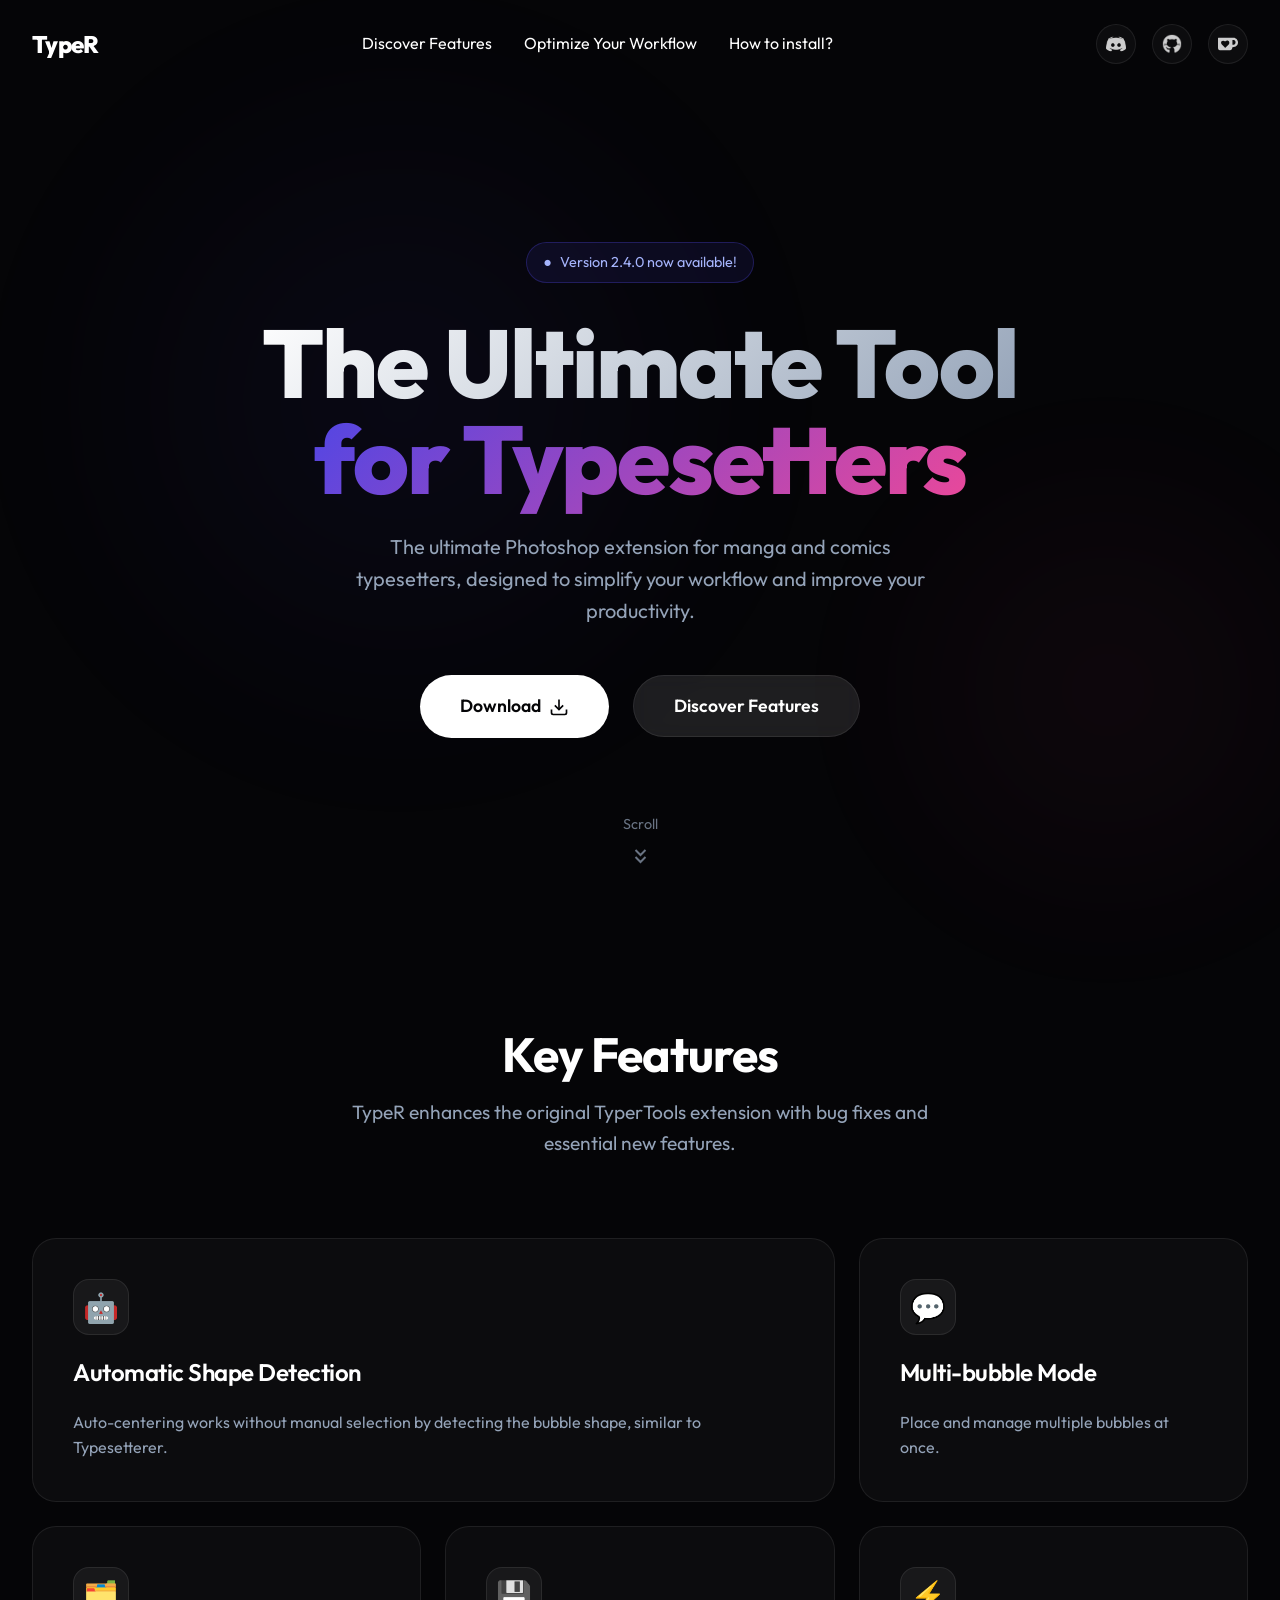
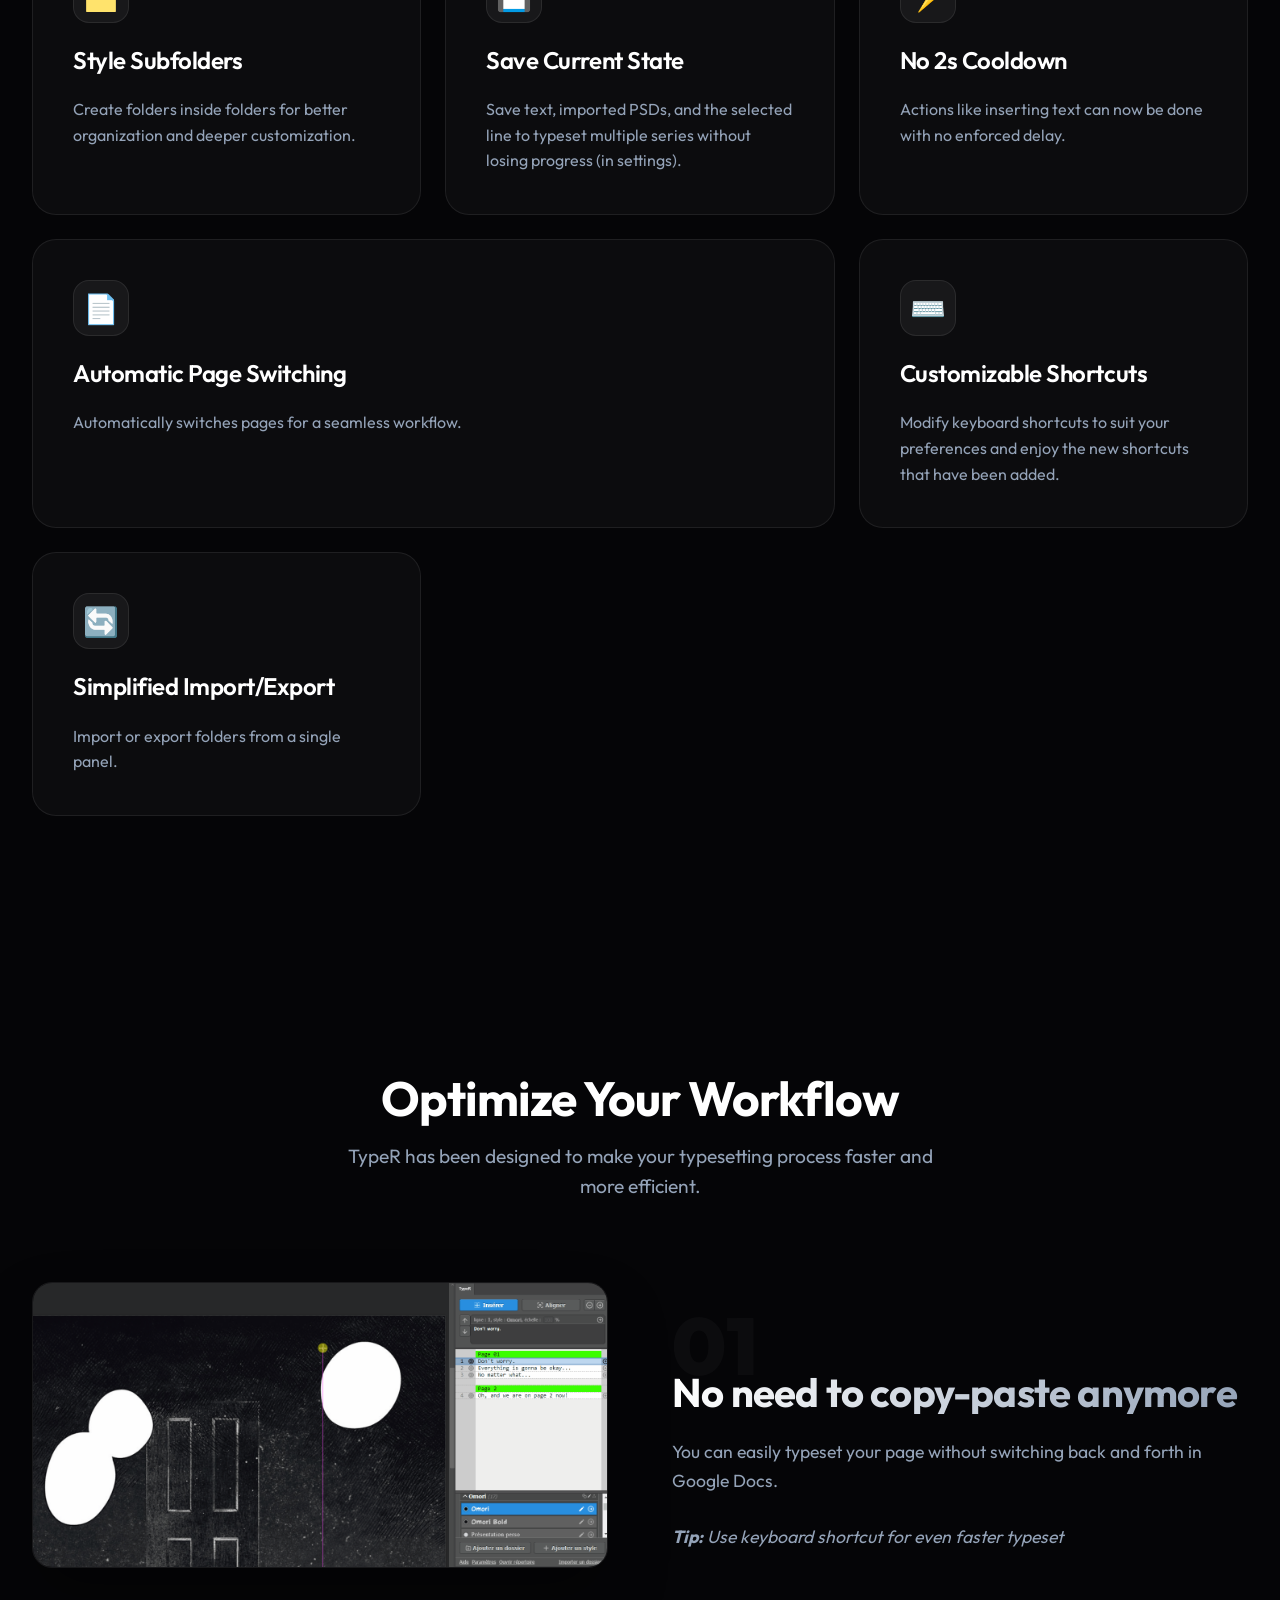
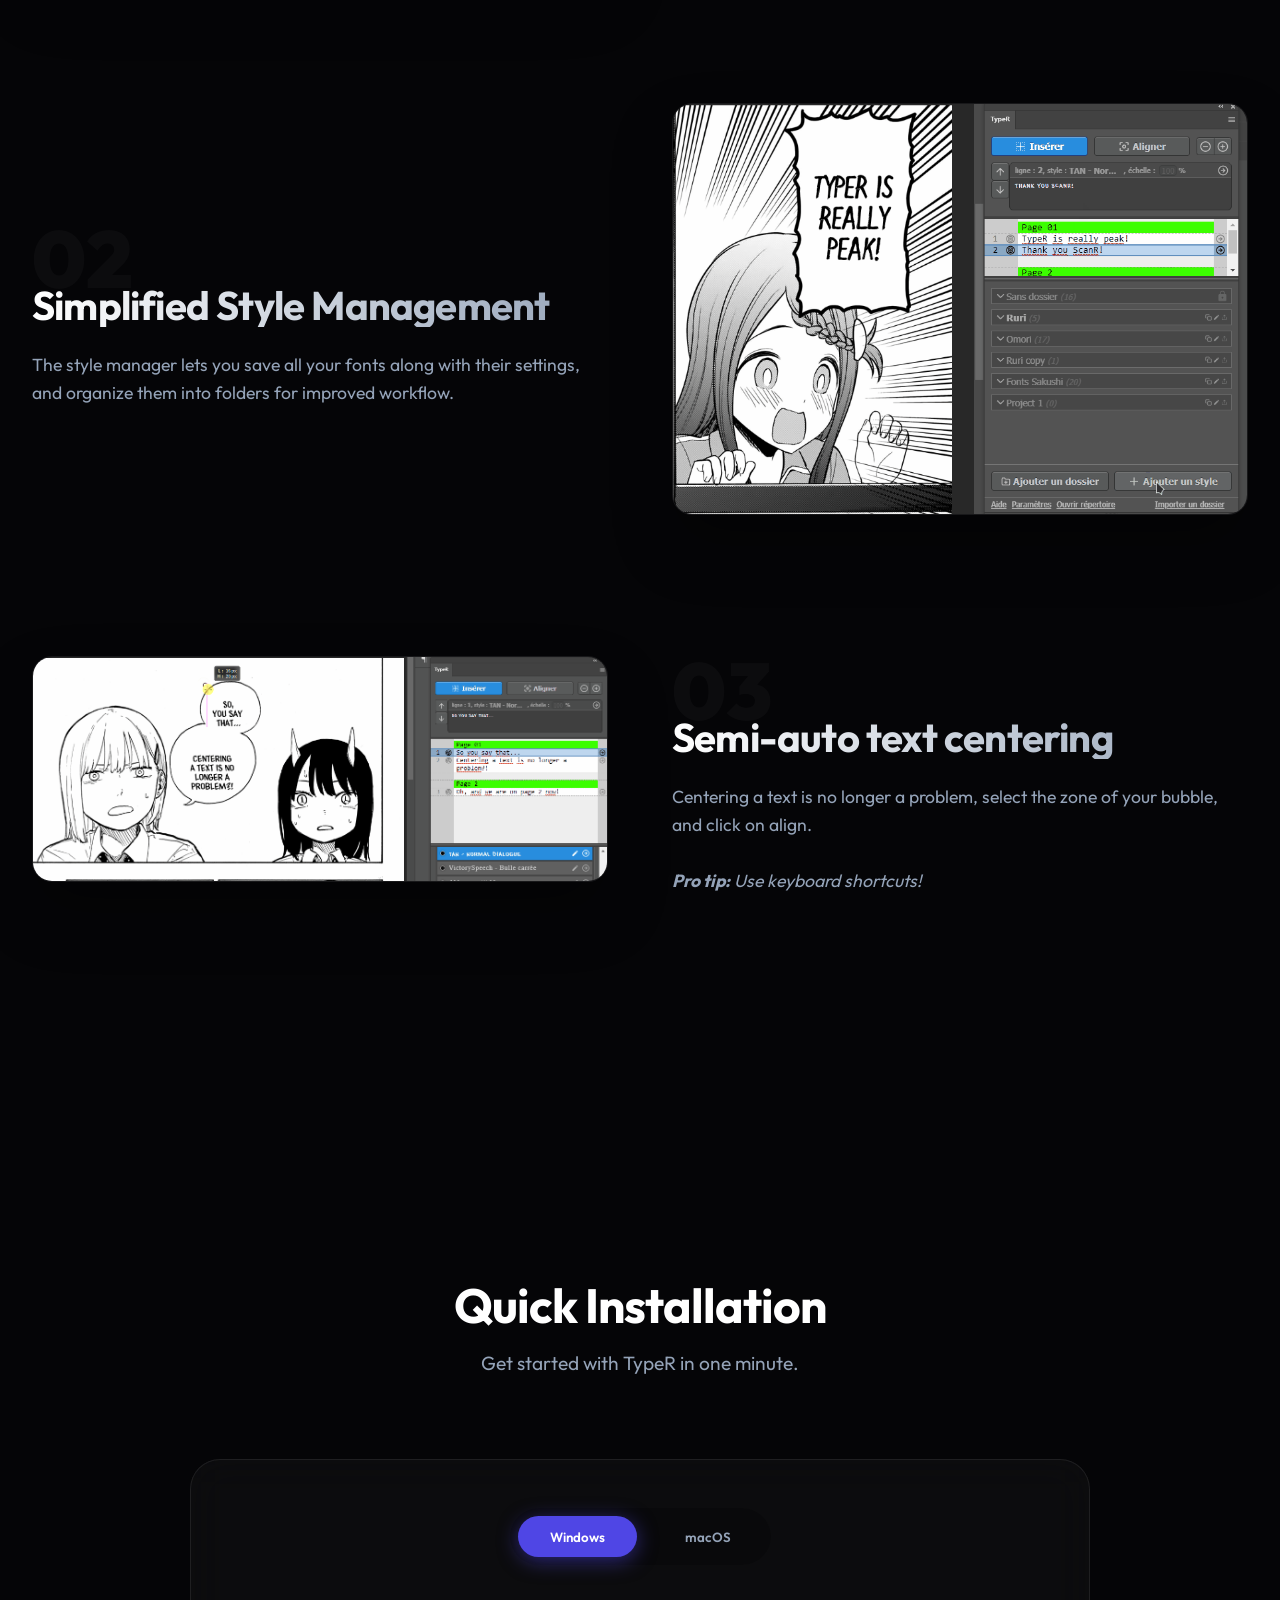
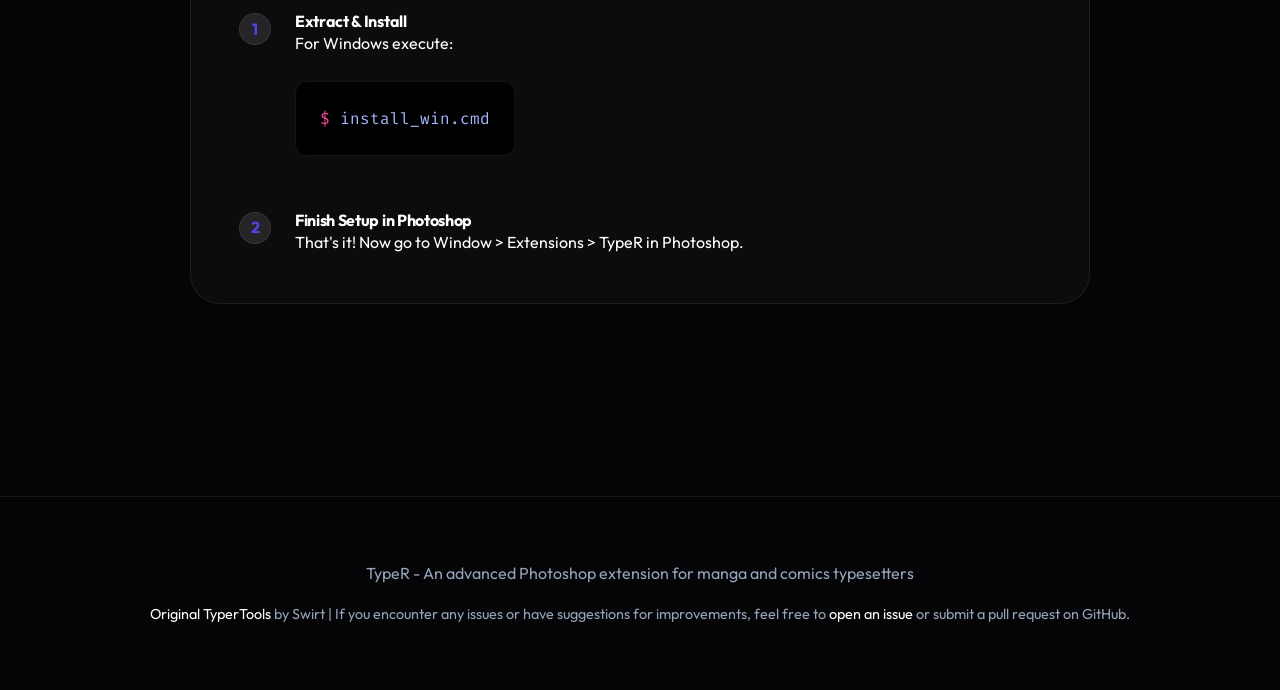
==== commit e435eb51: "translation" ====
--- a/index.html
+++ b/index.html
@@ -69,10 +69,10 @@
                 <span data-i18n="hero.versionNotice">Version 2.4.0 available</span>
             </a>
 
-            <h1 class="reveal">
-                <span class="gradient-text">The Ultimate Tool</span><br>
-                <span class="gradient-text-primary">for Typesetters</span>
-            </h1>
+            <h1 class="reveal">
+                <span class="gradient-text" data-i18n="hero.headingTop">The Ultimate Tool</span><br>
+                <span class="gradient-text-primary" data-i18n="hero.headingBottom">for Typesetters</span>
+            </h1>
 
             <p class="reveal" data-i18n="hero.subtitle">
                 The ultimate Photoshop extension for manga and comics typesetters.
@@ -285,4 +285,4 @@
     </footer>
 </body>
 
-</html>+</html>
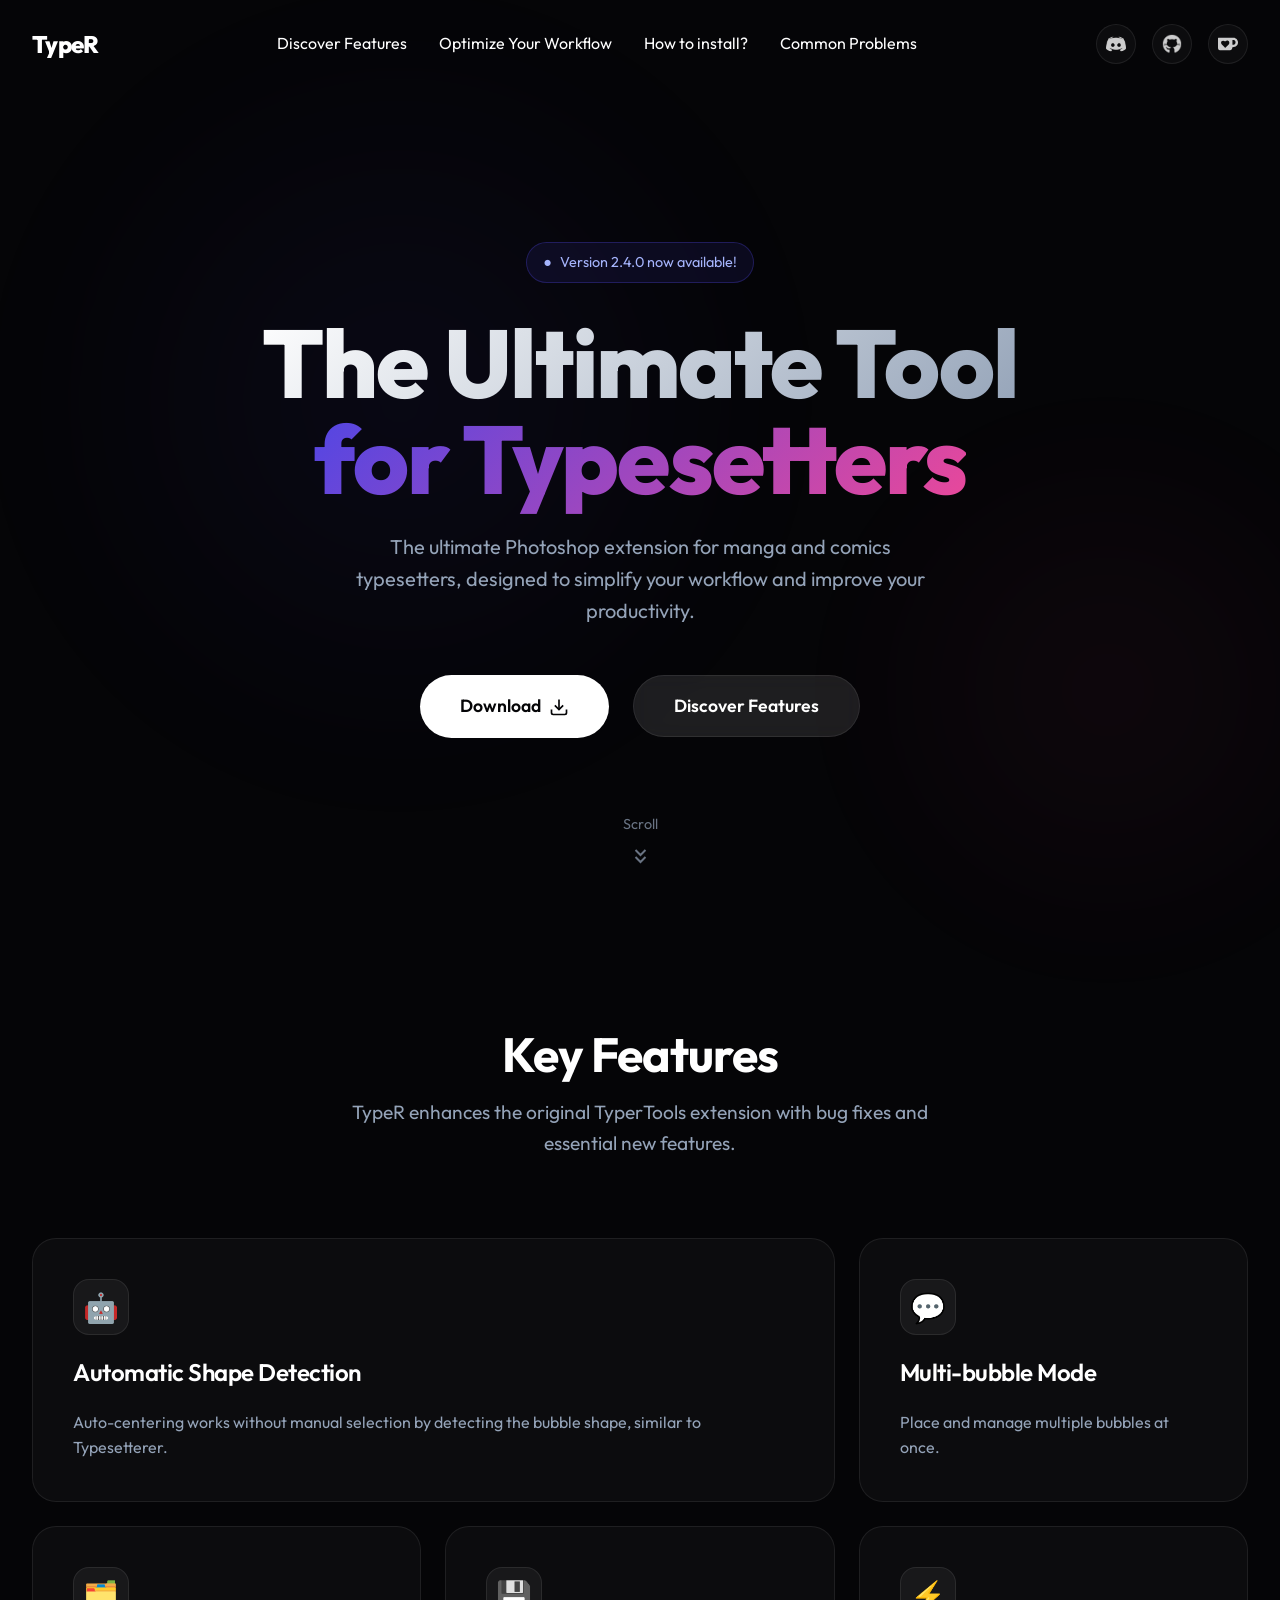
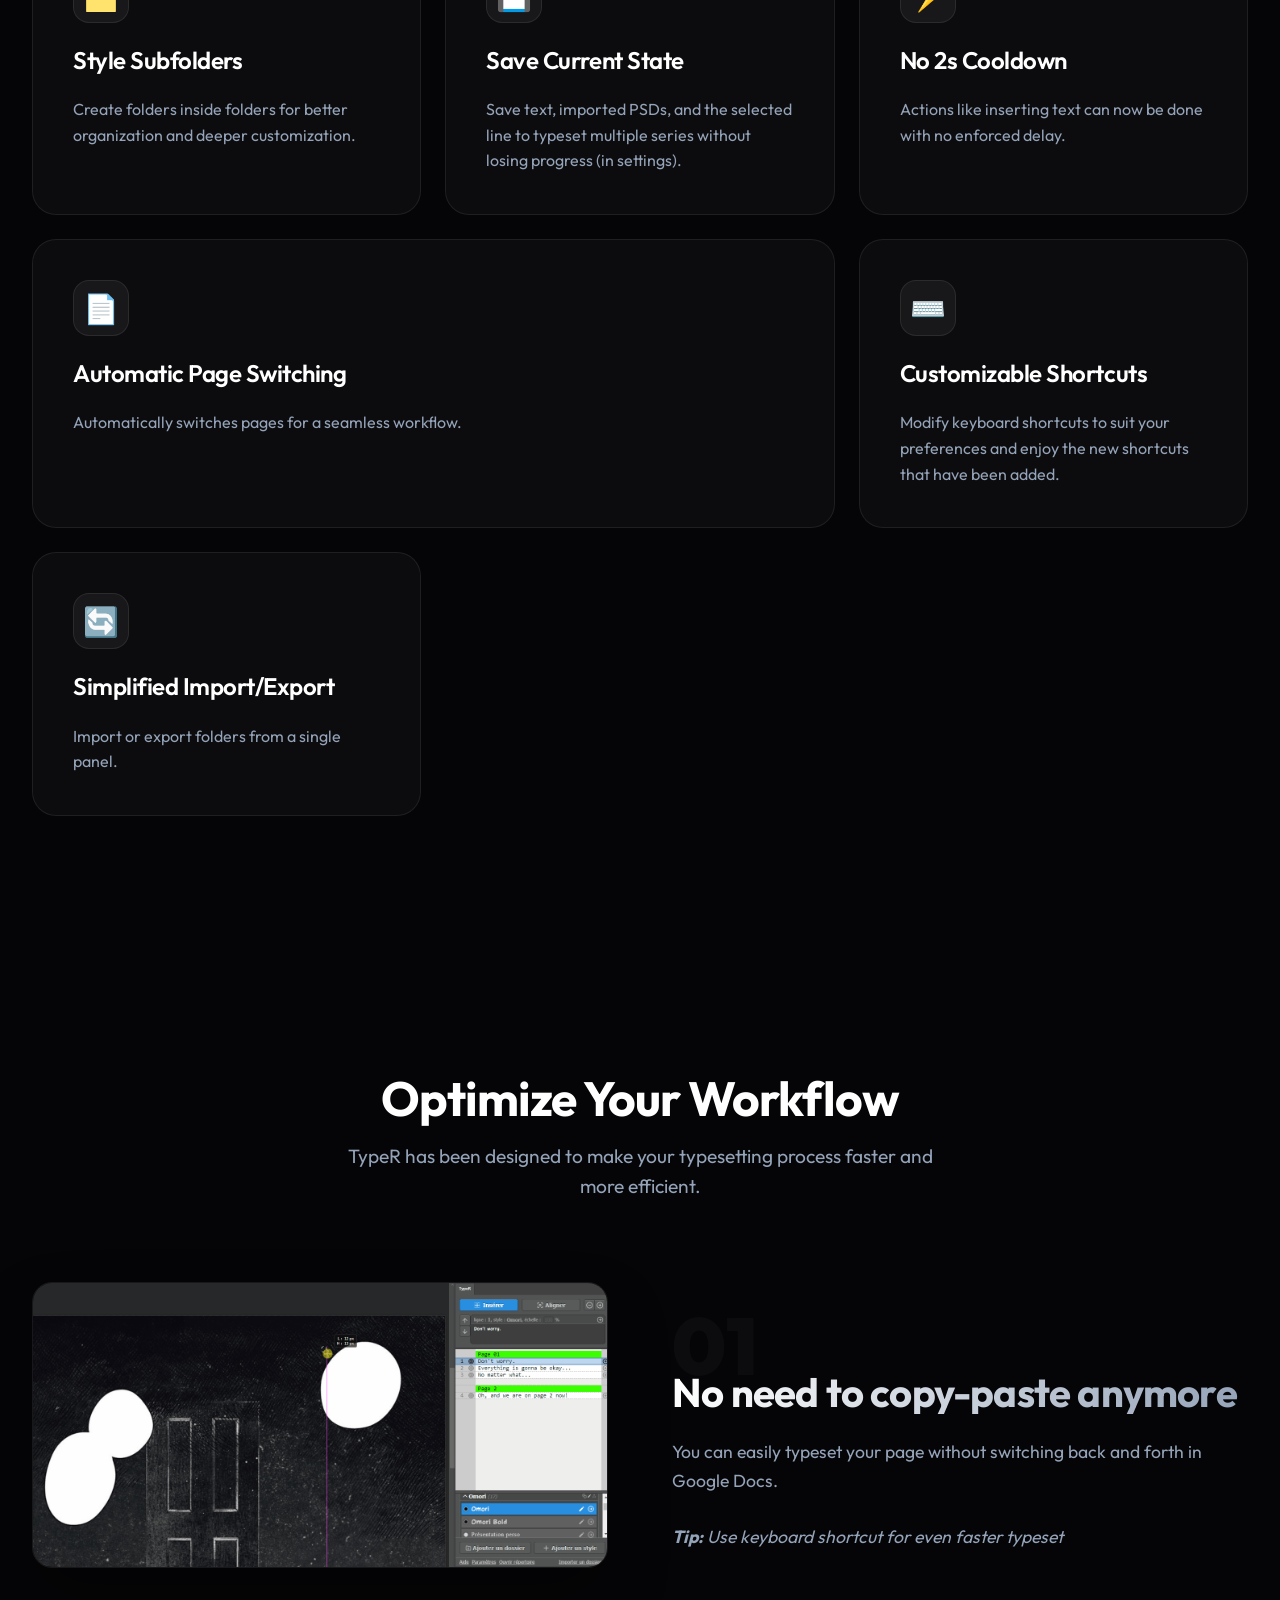
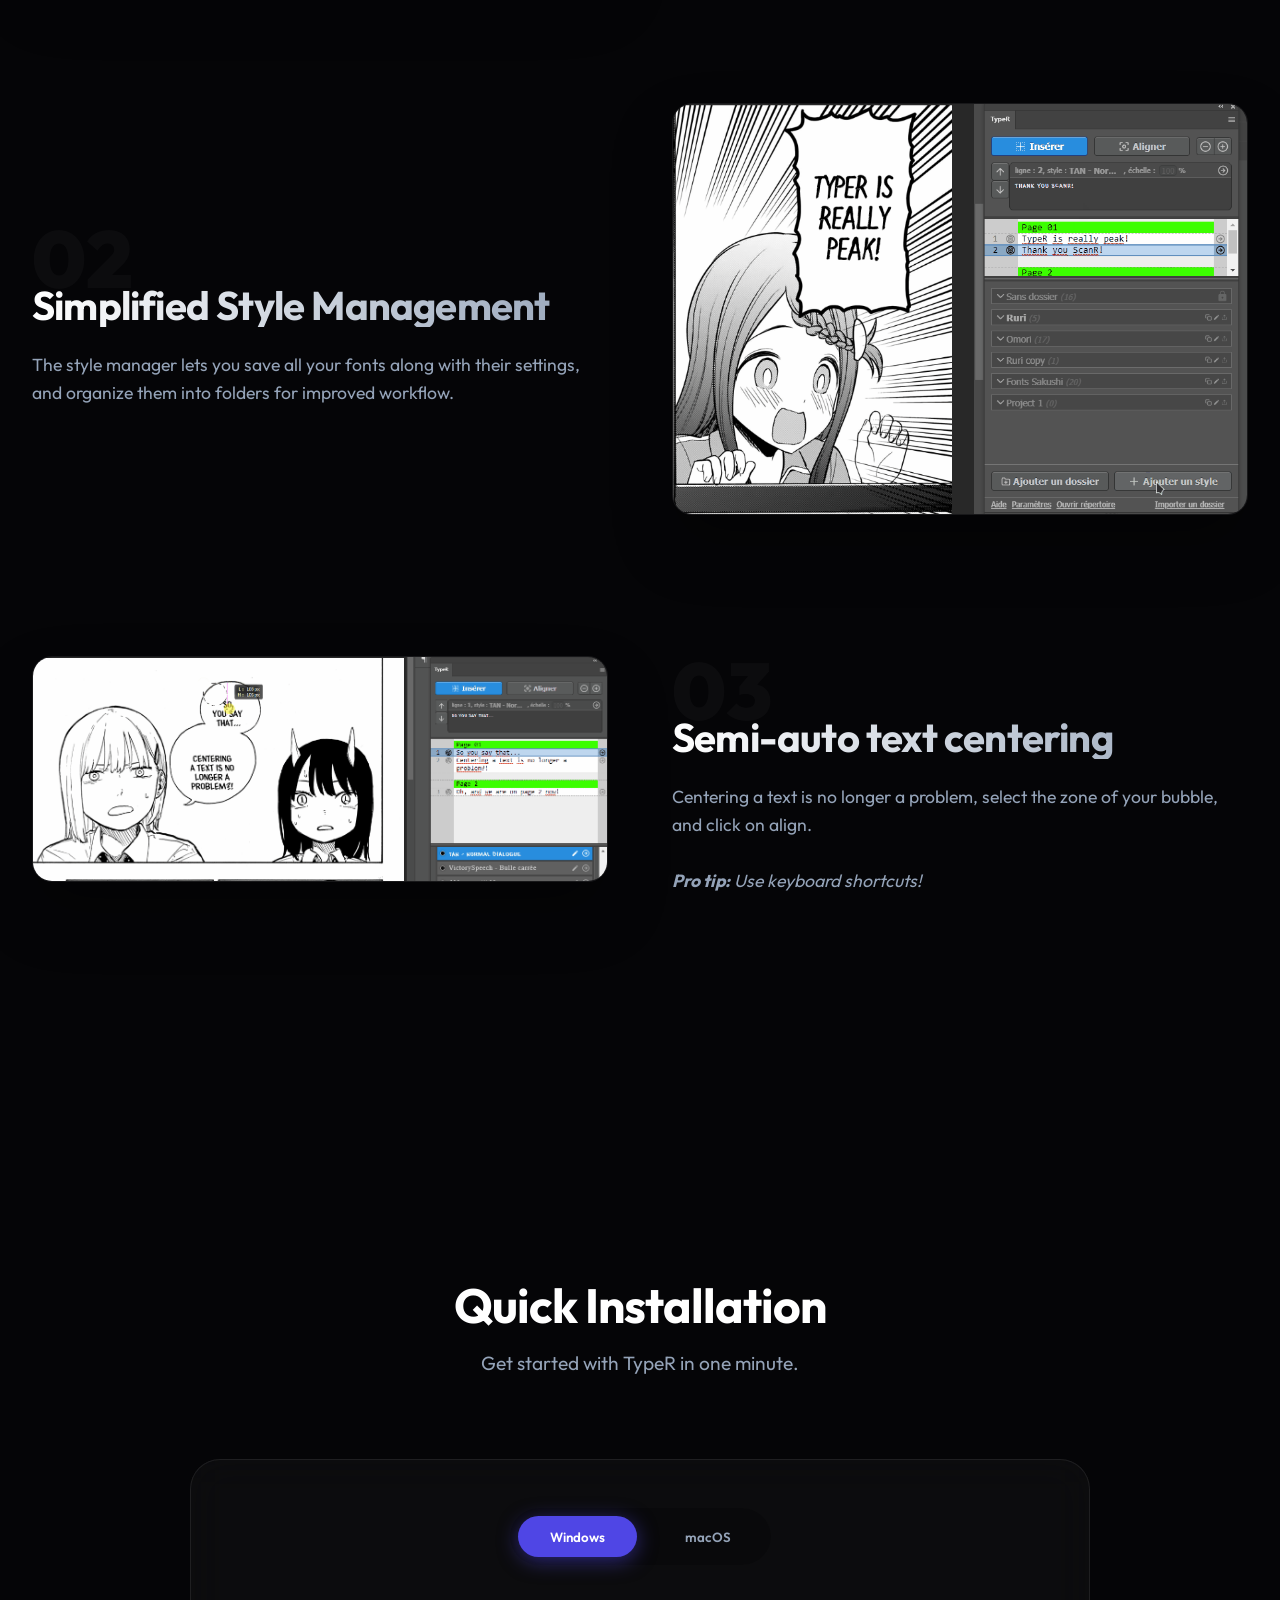
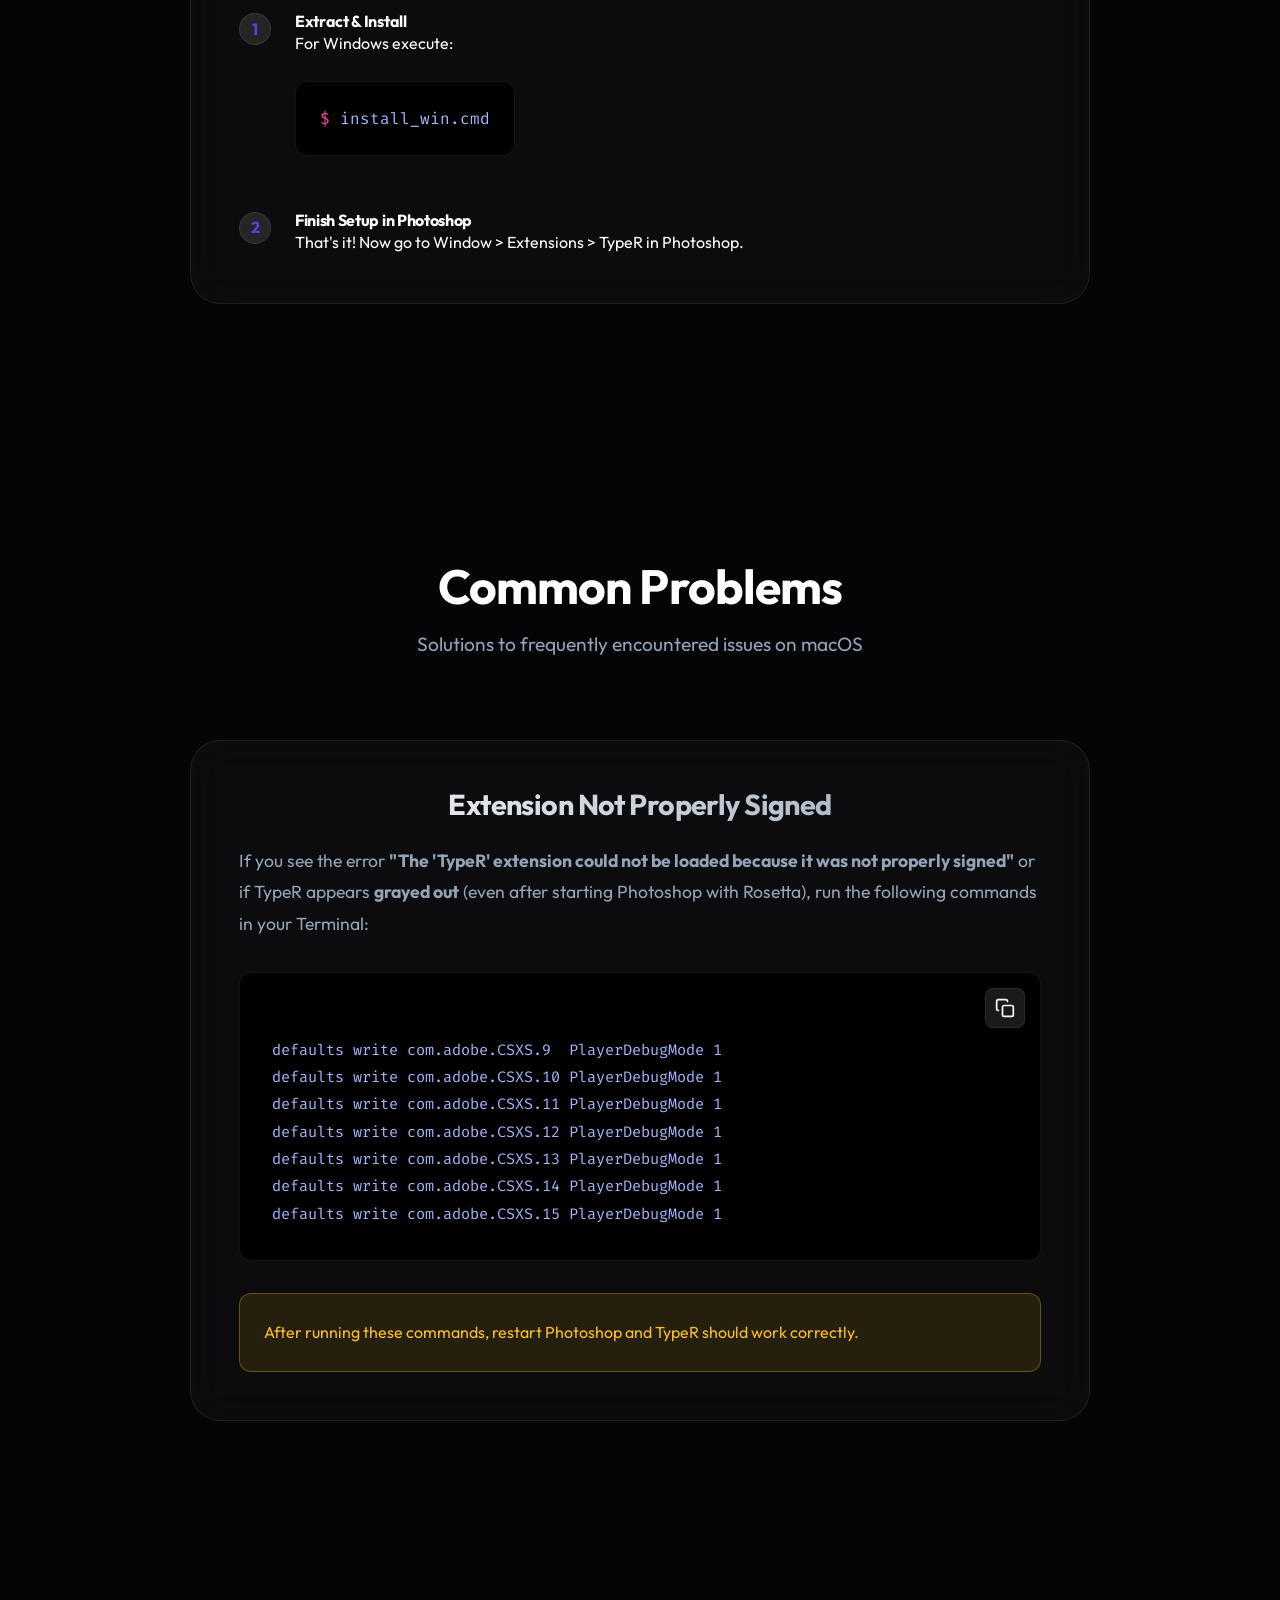
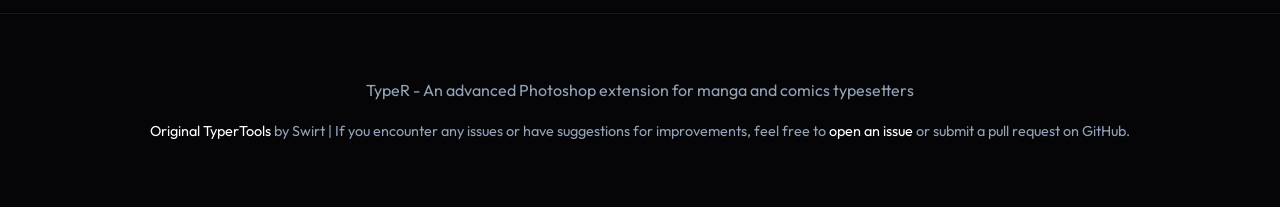
==== commit 06d16c4e: "Add Common Problems section with troubleshooting instructions and code copy functionality" ====
--- a/index.html
+++ b/index.html
@@ -46,6 +46,7 @@
                 <a href="#features" data-i18n="hero.ctaFeatures">Features</a>
                 <a href="#workflow" data-i18n="workflow.title">Workflow</a>
                 <a href="#download" data-i18n="installation.link">Download</a>
+                <a href="#problems" data-i18n="commonProblems.title">Common Problems</a>
             </div>
             <div class="nav-socials">
                 <a href="https://discord.com/invite/Pdmfmqk" target="_blank" class="social-icon" aria-label="Discord">
@@ -69,10 +70,10 @@
                 <span data-i18n="hero.versionNotice">Version 2.4.0 available</span>
             </a>
 
-            <h1 class="reveal">
-                <span class="gradient-text" data-i18n="hero.headingTop">The Ultimate Tool</span><br>
-                <span class="gradient-text-primary" data-i18n="hero.headingBottom">for Typesetters</span>
-            </h1>
+            <h1 class="reveal">
+                <span class="gradient-text" data-i18n="hero.headingTop">The Ultimate Tool</span><br>
+                <span class="gradient-text-primary" data-i18n="hero.headingBottom">for Typesetters</span>
+            </h1>
 
             <p class="reveal" data-i18n="hero.subtitle">
                 The ultimate Photoshop extension for manga and comics typesetters.
@@ -251,7 +252,16 @@
                             <div>
                                 <h4 data-i18n="installation.step1.title">Extract & Install</h4>
                                 <p data-i18n="installation.step1.macInstructions">Open terminal and run:</p>
-                                <div class="code-block">chmod +x install_mac.sh<br>./install_mac.sh</div>
+                                <div class="code-container">
+                                    <button class="copy-btn" onclick="copyCode(this)" aria-label="Copy code">
+                                        <svg width="20" height="20" viewBox="0 0 24 24" fill="none" stroke="currentColor" stroke-width="2">
+                                            <rect x="9" y="9" width="13" height="13" rx="2" ry="2"></rect>
+                                            <path d="M5 15H4a2 2 0 0 1-2-2V4a2 2 0 0 1 2-2h9a2 2 0 0 1 2 2v1"></path>
+                                        </svg>
+                                    </button>
+                                    <pre class="code-block">chmod +x install_mac.sh
+./install_mac.sh</pre>
+                                </div>
                                 <div class="note"
                                     style="margin-top: 1rem; padding: 1rem; background: rgba(255,200,0,0.1); border-radius: 8px; border: 1px solid rgba(255,200,0,0.3);">
                                     <strong data-i18n="installation.note.title">Note for M1/M2:</strong>
@@ -273,6 +283,49 @@
         </div>
     </section>
 
+    <!-- Common Problems Section -->
+    <section id="problems" class="section">
+        <div class="container">
+            <div class="section-header reveal">
+                <h2 data-i18n="commonProblems.title">Common Problems</h2>
+                <p data-i18n="commonProblems.subtitle">Solutions to frequently encountered issues on macOS</p>
+            </div>
+
+            <div class="problems-container reveal">
+                <div class="problem-card">
+                    <h3 data-i18n="commonProblems.macSignature.title">Extension Not Properly Signed</h3>
+                    <p data-i18n="commonProblems.macSignature.description">
+                        If you see the error <strong>"The 'TypeR' extension could not be loaded because it was not properly signed"</strong> 
+                        or if TypeR appears <strong>grayed out</strong> (even after starting Photoshop with Rosetta), 
+                        run the following commands in your Terminal:
+                    </p>
+                    
+                    <div class="code-container">
+                        <button class="copy-btn" onclick="copyCode(this)" aria-label="Copy code">
+                            <svg width="20" height="20" viewBox="0 0 24 24" fill="none" stroke="currentColor" stroke-width="2">
+                                <rect x="9" y="9" width="13" height="13" rx="2" ry="2"></rect>
+                                <path d="M5 15H4a2 2 0 0 1-2-2V4a2 2 0 0 1 2-2h9a2 2 0 0 1 2 2v1"></path>
+                            </svg>
+                        </button>
+                        <pre class="terminal-code">defaults write com.adobe.CSXS.9  PlayerDebugMode 1
+defaults write com.adobe.CSXS.10 PlayerDebugMode 1
+defaults write com.adobe.CSXS.11 PlayerDebugMode 1
+defaults write com.adobe.CSXS.12 PlayerDebugMode 1
+defaults write com.adobe.CSXS.13 PlayerDebugMode 1
+defaults write com.adobe.CSXS.14 PlayerDebugMode 1
+defaults write com.adobe.CSXS.15 PlayerDebugMode 1</pre>
+                    </div>
+
+                    <div class="note-box">
+                        <p data-i18n="commonProblems.macSignature.instructions">
+                            After running these commands, restart Photoshop and TypeR should work correctly.
+                        </p>
+                    </div>
+                </div>
+            </div>
+        </div>
+    </section>
+
     <!-- Footer -->
     <footer>
         <div class="container">
@@ -285,4 +338,4 @@
     </footer>
 </body>
 
-</html>
+</html>
--- a/style.css
+++ b/style.css
@@ -515,11 +515,20 @@
     overflow-x: auto;
 }
 
+pre.code-block {
+    white-space: pre;
+    line-height: 1.8;
+}
+
 .code-block::before {
     content: '$';
     color: var(--secondary);
     margin-right: 10px;
     user-select: none;
+}
+
+pre.code-block::before {
+    content: none;
 }
 
 .step-list {
@@ -544,6 +553,118 @@
     flex-shrink: 0;
     color: var(--primary);
     border: 1px solid var(--border);
+}
+
+/* Common Problems Section */
+.problems-container {
+    max-width: 900px;
+    margin: 0 auto;
+}
+
+.problem-card {
+    background: var(--bg-card);
+    border: 1px solid var(--border);
+    border-radius: 30px;
+    padding: 3rem;
+    backdrop-filter: blur(20px);
+    transition: all 0.5s var(--easing);
+}
+
+.problem-card:hover {
+    border-color: rgba(255, 200, 0, 0.3);
+    box-shadow: 0 20px 40px rgba(0, 0, 0, 0.2);
+}
+
+.problem-card h3 {
+    font-size: 1.8rem;
+    margin-bottom: 1.5rem;
+    text-align: center;
+    background: linear-gradient(to right, #fff, #94a3b8);
+    -webkit-background-clip: text;
+    -webkit-text-fill-color: transparent;
+    background-clip: text;
+}
+
+.problem-card p {
+    color: var(--text-muted);
+    font-size: 1.1rem;
+    line-height: 1.8;
+    margin-bottom: 2rem;
+}
+
+.code-container {
+    position: relative;
+    margin: 1.5rem 0;
+}
+
+.code-container .code-block {
+    margin: 0;
+}
+
+.copy-btn {
+    position: absolute;
+    top: 1rem;
+    right: 1rem;
+    display: flex;
+    align-items: center;
+    justify-content: center;
+    padding: 0.6rem;
+    background: rgba(255, 255, 255, 0.1);
+    border: 1px solid var(--border);
+    border-radius: 8px;
+    color: var(--text-main);
+    cursor: pointer;
+    transition: all 0.3s var(--easing);
+    z-index: 10;
+    width: 40px;
+    height: 40px;
+}
+
+.copy-btn:hover {
+    background: rgba(255, 255, 255, 0.2);
+    border-color: var(--primary);
+    transform: translateY(-2px);
+}
+
+.copy-btn.copied {
+    background: rgba(16, 185, 129, 0.2);
+    border-color: #10b981;
+}
+
+.copy-btn.copied svg {
+    stroke: #10b981;
+}
+
+.copy-btn svg {
+    flex-shrink: 0;
+}
+
+.terminal-code {
+    background: #000;
+    padding: 2rem;
+    padding-top: 4rem;
+    border-radius: 12px;
+    font-family: 'Fira Code', monospace;
+    color: #a5b4fc;
+    border: 1px solid var(--border);
+    overflow-x: auto;
+    font-size: 0.95rem;
+    line-height: 1.8;
+    white-space: pre;
+}
+
+.note-box {
+    padding: 1.5rem;
+    background: rgba(255, 200, 0, 0.1);
+    border-radius: 12px;
+    border: 1px solid rgba(255, 200, 0, 0.3);
+    margin-top: 2rem;
+}
+
+.note-box p {
+    margin: 0;
+    color: #fbbf24;
+    font-size: 1rem;
 }
 
 /* Footer */
@@ -579,6 +700,20 @@
         padding: 1.5rem;
     }
     
+    .problem-card {
+        padding: 1.5rem;
+    }
+    
+    .copy-btn {
+        top: 0.5rem;
+        right: 0.5rem;
+    }
+    
+    .terminal-code {
+        padding: 1.5rem;
+        font-size: 0.85rem;
+    }
+    
     .nav-links {
         display: none; /* Mobile menu to be implemented if needed, for now simple */
     }
